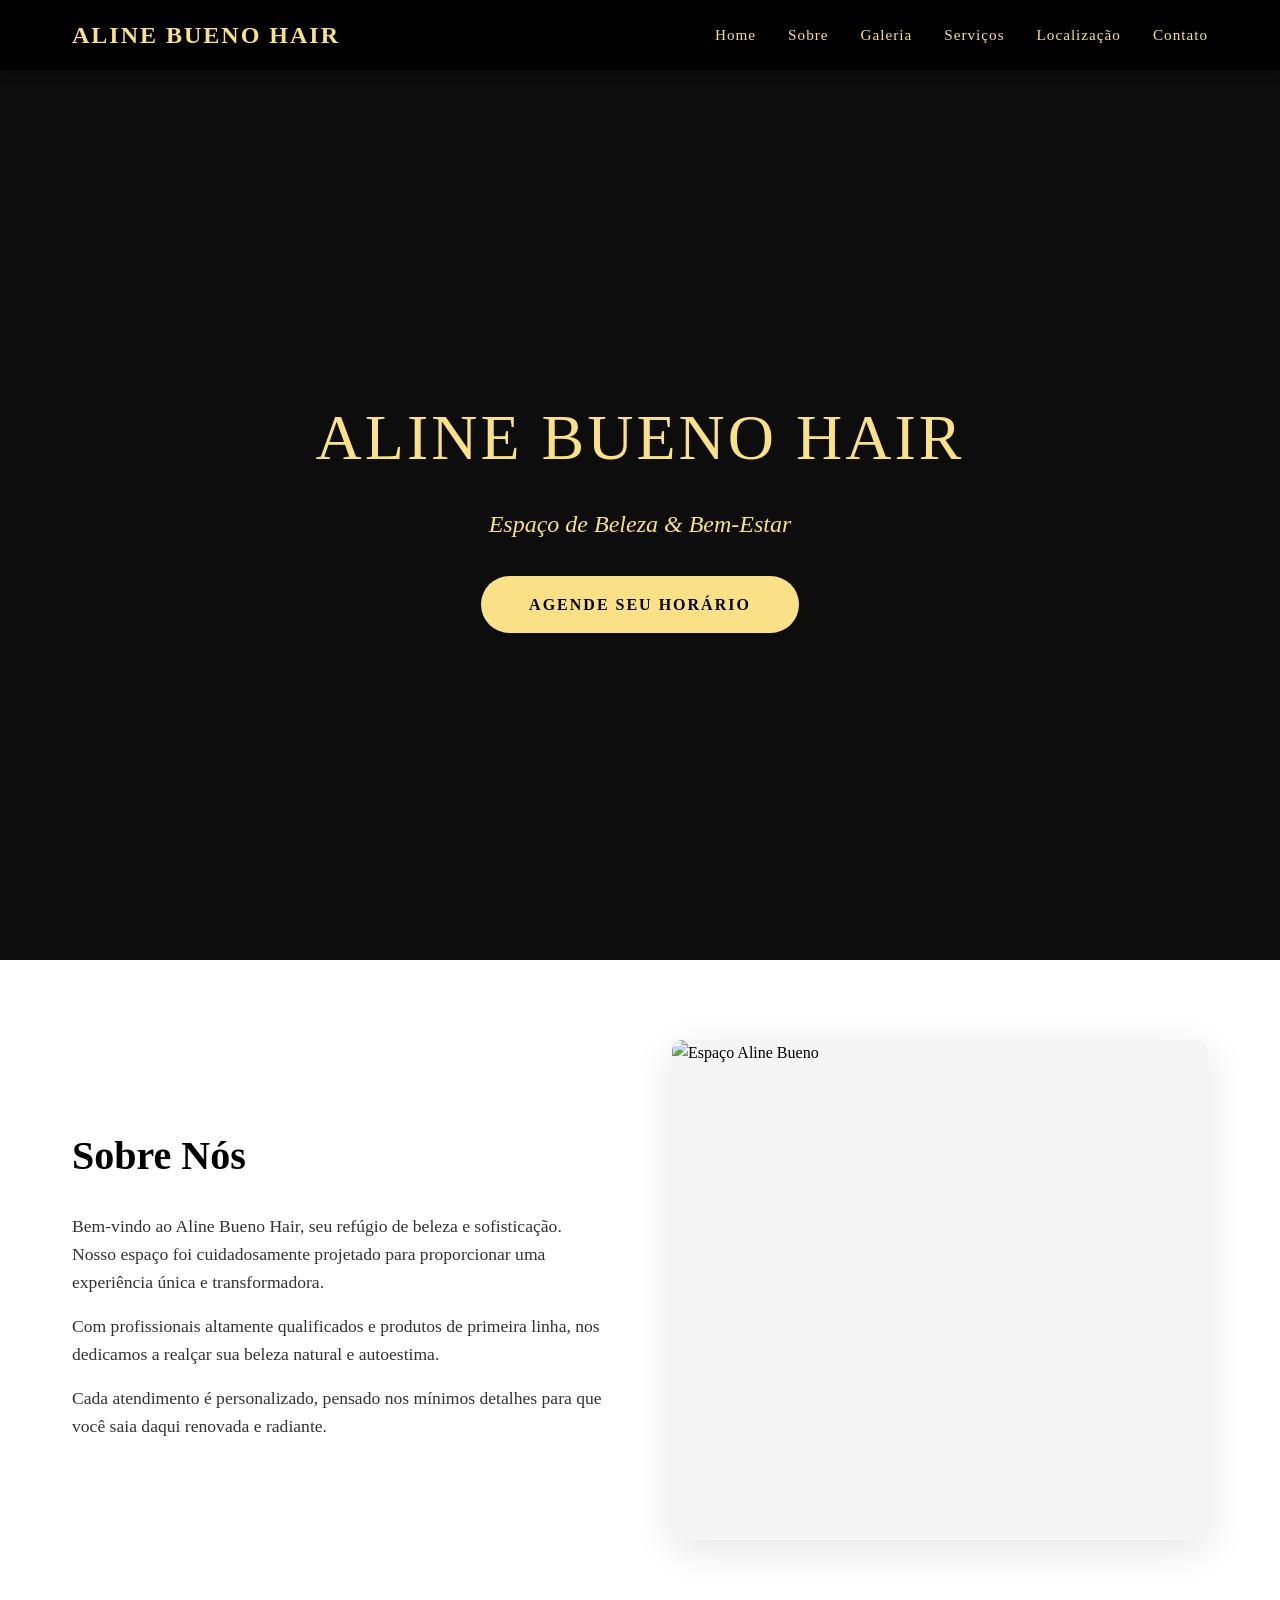
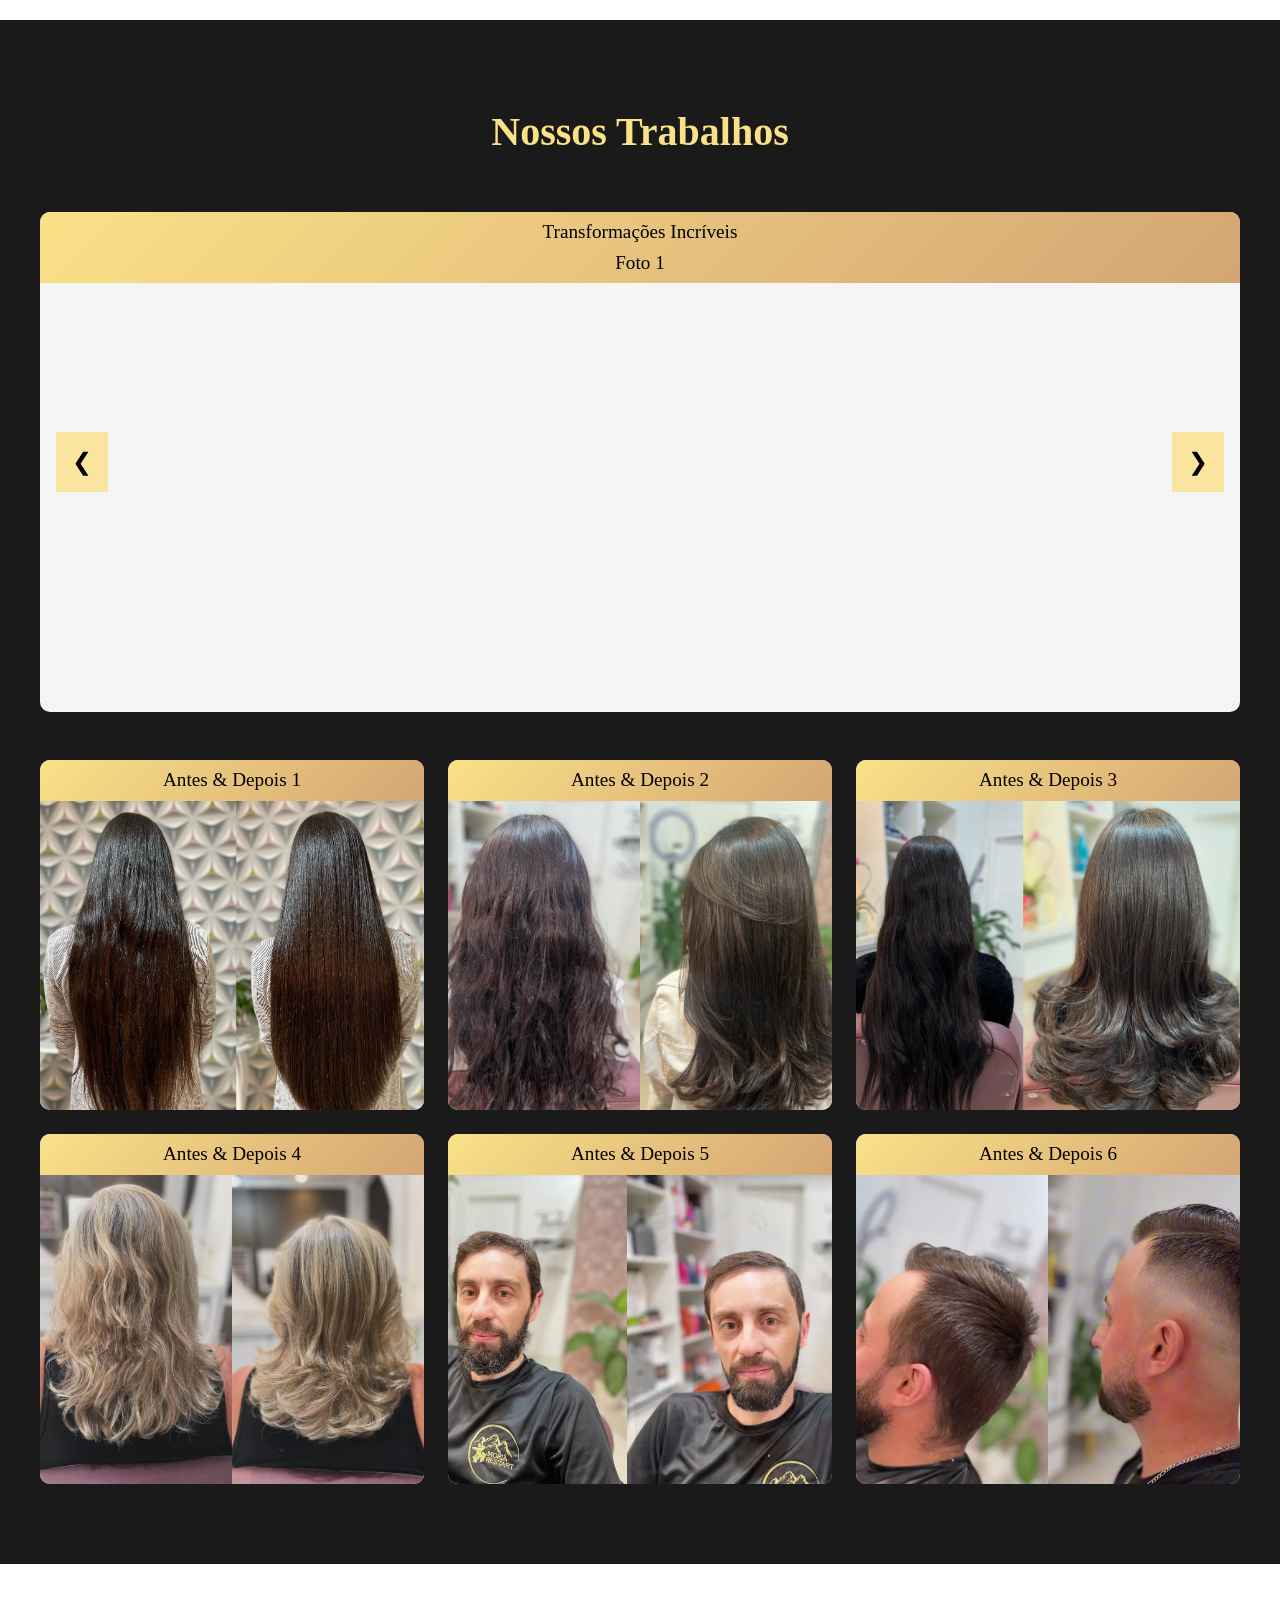
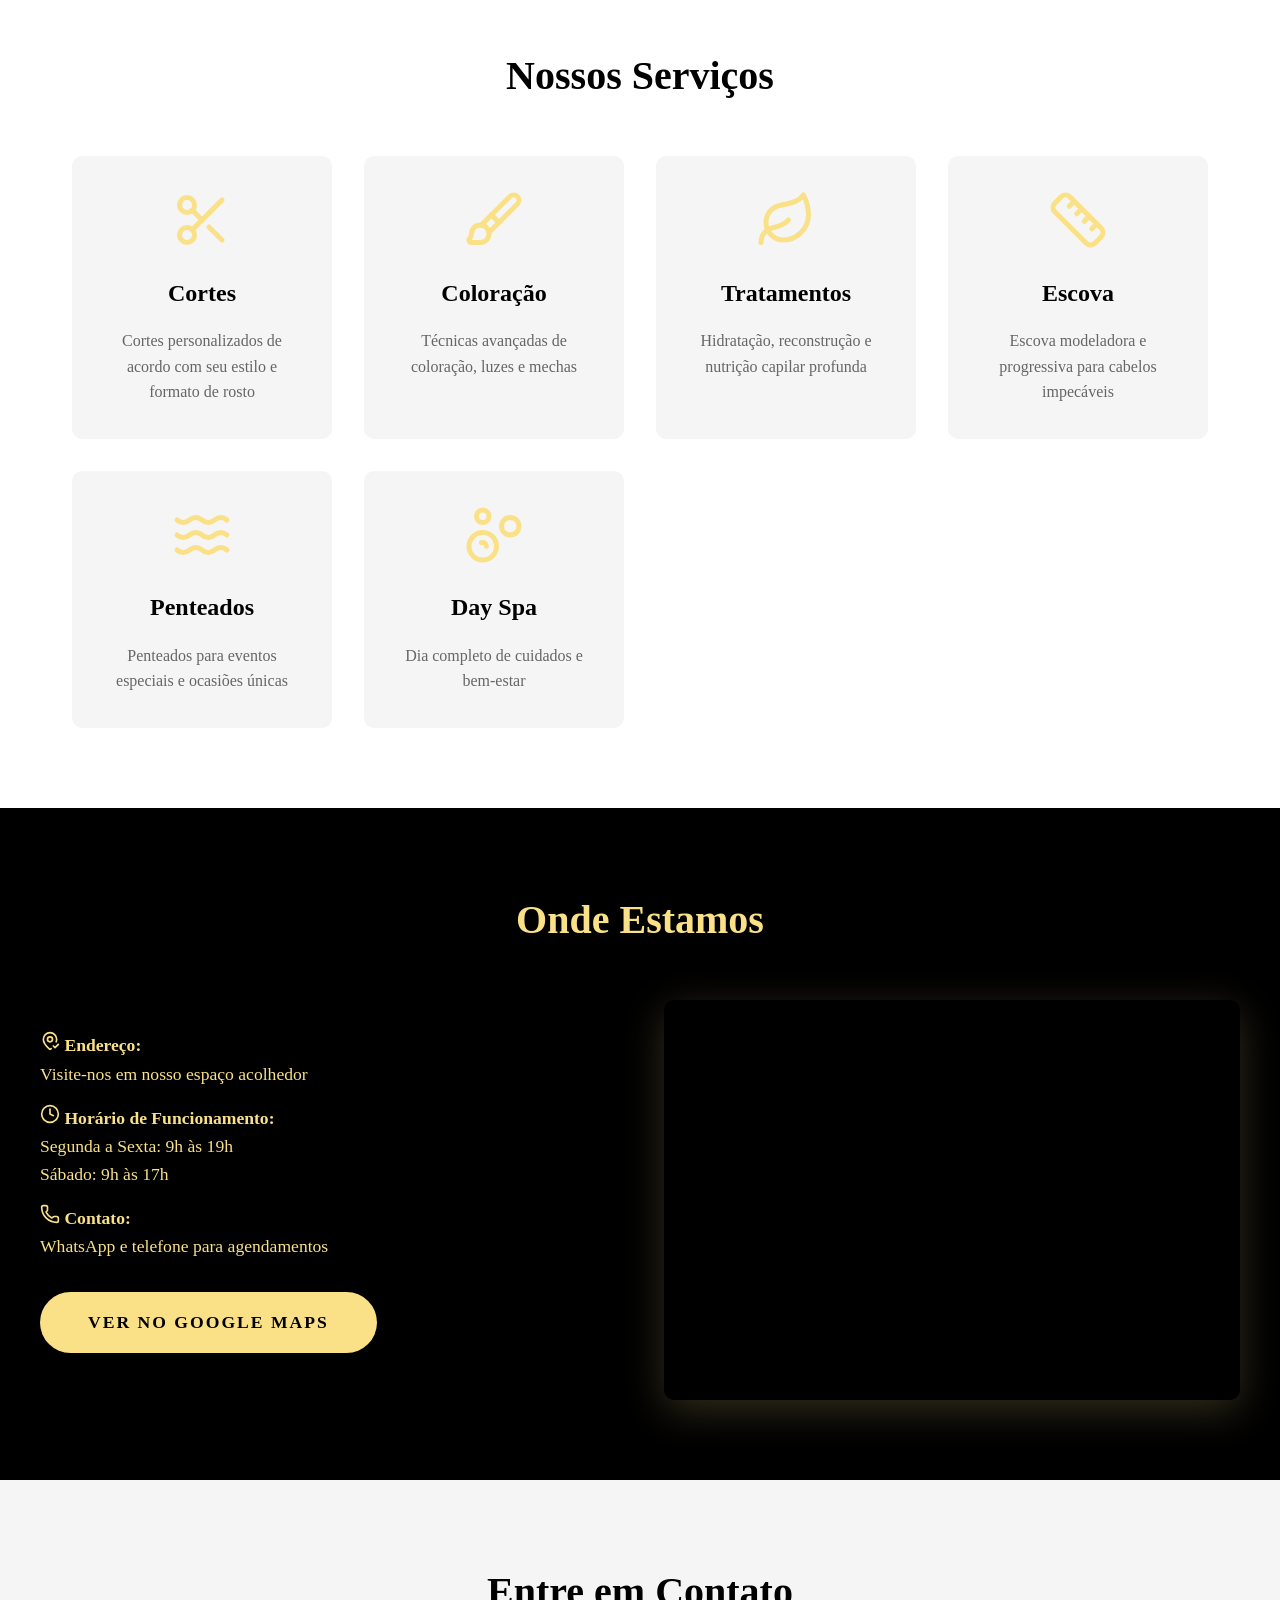
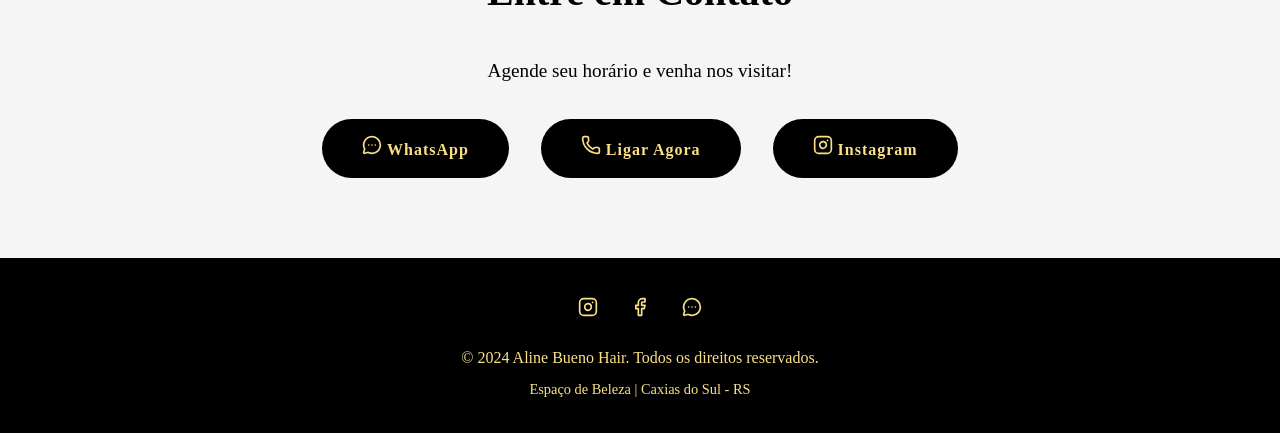
==== index.html @ 56d772ea "feat: add before/after photos" ====
<!DOCTYPE html>
<html lang="pt-BR">
<head>
    <meta charset="UTF-8">
    <meta name="viewport" content="width=device-width, initial-scale=1.0">
    <title>Aline Bueno Hair - Espaço de Beleza</title>
    <link rel="icon" type="image/png" href="assets/icon.png">
    <link rel="stylesheet" href="style/style.css">
</head>
<body>
    <!-- Header -->
    <header>
        <nav>
            <div class="logo">ALINE BUENO HAIR</div>
            <ul class="nav-links">
                <li><a href="#home">Home</a></li>
                <li><a href="#sobre">Sobre</a></li>
                <li><a href="#galeria">Galeria</a></li>
                <li><a href="#servicos">Serviços</a></li>
                <li><a href="#localizacao">Localização</a></li>
                <li><a href="#contato">Contato</a></li>
            </ul>
        </nav>
    </header>

    <!-- Hero Section -->
    <section id="home" class="hero">
        <div class="hero-content fade-in">
            <h1>ALINE BUENO HAIR</h1>
            <p>Espaço de Beleza & Bem-Estar</p>
            <a href="#contato" class="cta-button">AGENDE SEU HORÁRIO</a>
        </div>
    </section>

    <!-- About Section -->
    <section id="sobre" class="about">
        <div class="about-text">
            <h2>Sobre Nós</h2>
            <p>Bem-vindo ao Aline Bueno Hair, seu refúgio de beleza e sofisticação. Nosso espaço foi cuidadosamente projetado para proporcionar uma experiência única e transformadora.</p>
            <p>Com profissionais altamente qualificados e produtos de primeira linha, nos dedicamos a realçar sua beleza natural e autoestima.</p>
            <p>Cada atendimento é personalizado, pensado nos mínimos detalhes para que você saia daqui renovada e radiante.</p>
        </div>
        <div class="about-image">
            <img src="/mnt/user-data/uploads/1772821932152_image.png" alt="Espaço Aline Bueno">
        </div>
    </section>

    <!-- Gallery Section -->
    <section id="galeria" class="gallery">
        <h2>Nossos Trabalhos</h2>
        
        <!-- Carousel -->
        <div class="carousel-container">
            <button class="carousel-btn prev" onclick="moveCarousel(-1)">❮</button>
            <div class="carousel" id="carousel">
                <div class="carousel-item">
                    <div class="gallery-placeholder">
                        <p>Transformações Incríveis<br>Foto 1</p>
                    </div>
                </div>
                <div class="carousel-item">
                    <div class="gallery-placeholder">
                        <p>Coloração Exclusiva<br>Foto 2</p>
                    </div>
                </div>
                <div class="carousel-item">
                    <div class="gallery-placeholder">
                        <p>Cortes Personalizados<br>Foto 3</p>
                    </div>
                </div>
                <div class="carousel-item">
                    <div class="gallery-placeholder">
                        <p>Tratamentos Premium<br>Foto 4</p>
                    </div>
                </div>
            </div>
            <button class="carousel-btn next" onclick="moveCarousel(1)">❯</button>
        </div>

        <!-- Gallery Grid -->
        <div class="gallery-grid" style="margin-top: 3rem;">
            <div class="gallery-item">
                <div class="gallery-placeholder">Antes & Depois 1</div>
                <img class="gallery-icon" src="assets/1-antes-depois.png" alt="Visualizar"></img>
            </div>
            <div class="gallery-item">
                <div class="gallery-placeholder">Antes & Depois 2</div>
                <img class="gallery-icon" src="assets/2-antes-depois.png" alt="Visualizar"></img>
            </div>
            <div class="gallery-item">
                <div class="gallery-placeholder">Antes & Depois 3</div>
                <img class="gallery-icon" src="assets/3-antes-depois.png" alt="Visualizar"></img>
            </div>
            <div class="gallery-item">
                <div class="gallery-placeholder">Antes & Depois 4</div>
                <img class="gallery-icon" src="assets/4-antes-depois.png" alt="Visualizar"></img>
            </div>
            <div class="gallery-item">
                <div class="gallery-placeholder">Antes & Depois 5</div>
                <img class="gallery-icon" src="assets/5-antes-depois.png" alt="Visualizar"></img>
            </div>
            <div class="gallery-item">
                <div class="gallery-placeholder">Antes & Depois 6</div>
                <img class="gallery-icon" src="assets/6-antes-depois.png" alt="Visualizar"></img>
            </div>
        </div>
    </section>

    <!-- Services Section -->
    <section id="servicos" class="services">
        <h2>Nossos Serviços</h2>
        <div class="services-grid">
            <div class="service-card">
                <img class="service-icon" src="assets/scissors.svg" alt="Cortes"></img>
                <h3>Cortes</h3>
                <p>Cortes personalizados de acordo com seu estilo e formato de rosto</p>
            </div>
            <div class="service-card">
                <img class="service-icon" src="assets/brush.svg" alt="Coloração"></img>
                <h3>Coloração</h3>
                <p>Técnicas avançadas de coloração, luzes e mechas</p>
            </div>
            <div class="service-card">
                <img class="service-icon" src="assets/leaf.svg"></img>
                <h3>Tratamentos</h3>
                <p>Hidratação, reconstrução e nutrição capilar profunda</p>
            </div>
            <div class="service-card">
                <img class="service-icon" src="assets/ruler.svg"></img>
                <h3>Escova</h3>
                <p>Escova modeladora e progressiva para cabelos impecáveis</p>
            </div>
            <div class="service-card">
                <img class="service-icon" src="assets/waves.svg"></img>
                <h3>Penteados</h3>
                <p>Penteados para eventos especiais e ocasiões únicas</p>
            </div>
            <div class="service-card">
                <img class="service-icon" src="assets/bubbles.svg"></img>
                <h3>Day Spa</h3>
                <p>Dia completo de cuidados e bem-estar</p>
            </div>
        </div>
    </section>

    <!-- Location Section -->
    <section id="localizacao" class="location">
        <h2>Onde Estamos</h2>
        <div class="location-content">
            <div class="location-info">
                <p><img class="location-icon" src="assets/map-pin-check.svg" alt="Endereço"></img><strong> Endereço:</strong><br>
                Visite-nos em nosso espaço acolhedor</p>
                
                <p><img class="location-icon" src="assets/clock-4.svg" alt="Horário de Funcionamento"></img><strong> Horário de Funcionamento:</strong><br>
                Segunda a Sexta: 9h às 19h<br>
                Sábado: 9h às 17h</p>
                
                <p><img class="location-icon" src="assets/phone.svg" alt="Contato"></img><strong> Contato:</strong><br>
                WhatsApp e telefone para agendamentos</p>
                
                <p style="margin-top: 2rem;">
                    <a href="https://maps.app.goo.gl/GzDoquA1iahscAwU8" target="_blank" class="cta-button">
                        VER NO GOOGLE MAPS
                    </a>
                </p>
            </div>
            <div class="map-container">
<iframe src="https://www.google.com/maps/embed?pb=!1m18!1m12!1m3!1d11303.819686106044!2d-51.09547953933273!3d-29.11717548922091!2m3!1f0!2f0!3f0!3m2!1i1024!2i768!4f13.1!3m3!1m2!1s0x951ebfc5d3814fa1%3A0x6d3846a68bce61f5!2sEspa%C3%A7o%20de%20beleza%20Aline%20Bueno!5e0!3m2!1spt-BR!2sbr!4v1772829096766!5m2!1spt-BR!2sbr" width="600" height="450" style="border:0;" allowfullscreen="" loading="lazy" referrerpolicy="no-referrer-when-downgrade"></iframe>
            </div>
        </div>
    </section>

    <!-- Contact Section -->
    <section id="contato" class="contact">
        <h2>Entre em Contato</h2>
        <p style="font-size: 1.2rem; margin-bottom: 2rem;">Agende seu horário e venha nos visitar!</p>
        <div class="contact-buttons">
            <a href="https://wa.me/5554999999999" target="_blank" class="contact-btn">
                <img class="location-icon" src="assets/message-circle-more.svg" alt="Endereço"> WhatsApp
            </a>
            <a href="tel:+5554999999999" class="contact-btn">
                <img class="location-icon" src="assets/phone.svg" alt="Contato"> Ligar Agora
            </a>
            <a href="https://instagram.com/alinebuenohair" target="_blank" class="contact-btn">
                <img class="location-icon" src="assets/instagram.svg" alt="Instagram"> Instagram
            </a>
        </div>
    </section>

    <!-- Footer -->
    <footer>
        <div class="social-links">
            <a href="https://instagram.com/alinebuenohair" target="_blank"><img class="location-icon" src="assets/instagram.svg" alt="Instagram"></a>
            <a href="https://facebook.com/alinebuenohair" target="_blank"><img class="location-icon" src="assets/facebook.svg" alt="Facebook"></a>
            <a href="https://wa.me/5554999999999" target="_blank"><img class="location-icon" src="assets/message-circle-more.svg" alt="WhatsApp"></a>
        </div>
        <p>&copy; 2024 Aline Bueno Hair. Todos os direitos reservados.</p>
        <p style="margin-top: 0.5rem; font-size: 0.9rem;">Espaço de Beleza | Caxias do Sul - RS</p>
    </footer>

<script src="script/script.js"></script>
</body>
</html>
---- style/style.css ----
* {
            margin: 0;
            padding: 0;
            box-sizing: border-box;
        }

        :root {
            --gold: #FAE187;
            --black: #000000;
            --dark-gray: #1a1a1a;
            --light-gray: #f5f5f5;
        }

        body {
            font-family: 'Georgia', serif;
            color: var(--black);
            line-height: 1.6;
            overflow-x: hidden;
        }

        /* Header */
        header {
            background: var(--black);
            color: var(--gold);
            padding: 1rem 0;
            position: fixed;
            width: 100%;
            top: 0;
            z-index: 1000;
            box-shadow: 0 2px 10px rgba(0,0,0,0.3);
        }

        nav {
            max-width: 1200px;
            margin: 0 auto;
            display: flex;
            justify-content: space-between;
            align-items: center;
            padding: 0 2rem;
        }

        .logo {
            font-size: 1.5rem;
            font-weight: bold;
            letter-spacing: 2px;
        }

        .nav-links {
            display: flex;
            list-style: none;
            gap: 2rem;
        }

        .nav-links a {
            color: var(--gold);
            text-decoration: none;
            transition: opacity 0.3s;
            font-size: 0.95rem;
            letter-spacing: 1px;
        }

        .nav-links a:hover {
            opacity: 0.7;
        }

        /* Hero Section */
        .hero {
            height: 100vh;
            background: linear-gradient(rgba(0,0,0,0.5), rgba(0,0,0,0.5)),
                        url('data:image/svg+xml,<svg xmlns="http://www.w3.org/2000/svg" viewBox="0 0 1200 800"><rect fill="%231a1a1a" width="1200" height="800"/></svg>');
            background-size: cover;
            background-position: center;
            display: flex;
            align-items: center;
            justify-content: center;
            text-align: center;
            color: var(--gold);
            margin-top: 60px;
        }

        .hero-content h1 {
            font-size: 4rem;
            margin-bottom: 1rem;
            letter-spacing: 3px;
            font-weight: 300;
        }

        .hero-content p {
            font-size: 1.5rem;
            margin-bottom: 2rem;
            font-style: italic;
        }

        .cta-button {
            background: var(--gold);
            color: var(--black);
            padding: 1rem 3rem;
            text-decoration: none;
            border-radius: 50px;
            font-weight: bold;
            letter-spacing: 2px;
            transition: transform 0.3s, box-shadow 0.3s;
            display: inline-block;
        }

        .cta-button:hover {
            transform: translateY(-3px);
            box-shadow: 0 10px 30px rgba(250, 225, 135, 0.3);
        }

        /* About Section */
        .about {
            padding: 5rem 2rem;
            max-width: 1200px;
            margin: 0 auto;
            display: grid;
            grid-template-columns: 1fr 1fr;
            gap: 4rem;
            align-items: center;
        }

        .about-text h2 {
            font-size: 2.5rem;
            margin-bottom: 1.5rem;
            color: var(--black);
        }

        .about-text p {
            font-size: 1.1rem;
            color: #333;
            margin-bottom: 1rem;
        }

        .about-image {
            width: 100%;
            height: 500px;
            background: var(--light-gray);
            border-radius: 10px;
            overflow: hidden;
            box-shadow: 0 10px 40px rgba(0,0,0,0.1);
        }

        .about-image img {
            width: 100%;
            height: 100%;
            object-fit: cover;
        }

        /* Gallery Section */
        .gallery {
            background: var(--dark-gray);
            padding: 5rem 2rem;
        }

        .gallery h2 {
            text-align: center;
            font-size: 2.5rem;
            margin-bottom: 3rem;
            color: var(--gold);
        }

        .gallery-grid {
            max-width: 1200px;
            margin: 0 auto;
            display: grid;
            grid-template-columns: repeat(auto-fit, minmax(300px, 1fr));
            gap: 1.5rem;
        }

        .gallery-item {
            height: 350px;
            background: var(--light-gray);
            border-radius: 10px;
            overflow: hidden;
            position: relative;
            cursor: pointer;
            transition: transform 0.3s;
        }

        .gallery-item:hover {
            transform: scale(1.05);
        }

        .gallery-item img {
            width: 100%;
            height: 100%;
            object-fit: cover;
        }

        .gallery-placeholder {
            background: linear-gradient(135deg, var(--gold) 0%, #d4a574 100%);
            display: flex;
            align-items: center;
            justify-content: center;
            font-size: 1.2rem;
            color: var(--black);
            text-align: center;
            padding: 5px;
        }

        /* Carousel */
        .carousel-container {
            max-width: 1200px;
            margin: 3rem auto 0;
            position: relative;
            overflow: hidden;
            border-radius: 10px;
        }

        .carousel {
            display: flex;
            transition: transform 0.5s ease;
        }

        .carousel-item {
            min-width: 100%;
            height: 500px;
            background: var(--light-gray);
        }

        .carousel-item img {
            width: 100%;
            height: 100%;
            object-fit: cover;
        }

        .carousel-btn {
            position: absolute;
            top: 50%;
            transform: translateY(-50%);
            background: rgba(250, 225, 135, 0.8);
            color: var(--black);
            border: none;
            padding: 1rem;
            cursor: pointer;
            font-size: 1.5rem;
            transition: background 0.3s;
            z-index: 10;
        }

        .carousel-btn:hover {
            background: var(--gold);
        }

        .carousel-btn.prev {
            left: 1rem;
        }

        .carousel-btn.next {
            right: 1rem;
        }

        /* Services Section */
        .services {
            padding: 5rem 2rem;
            max-width: 1200px;
            margin: 0 auto;
        }

        .services h2 {
            text-align: center;
            font-size: 2.5rem;
            margin-bottom: 3rem;
            color: var(--black);
        }

        .services-grid {
            display: grid;
            grid-template-columns: repeat(auto-fit, minmax(250px, 1fr));
            gap: 2rem;
        }

        .service-card {
            background: var(--light-gray);
            padding: 2rem;
            border-radius: 10px;
            text-align: center;
            transition: transform 0.3s, box-shadow 0.3s;
            border: 2px solid transparent;
        }

        .service-card:hover {
            transform: translateY(-10px);
            box-shadow: 0 15px 40px rgba(0,0,0,0.1);
            border-color: var(--gold);
        }

        .service-icon {
            width: 60px;
            margin-bottom: 1rem;
        }

        .service-card h3 {
            font-size: 1.5rem;
            margin-bottom: 1rem;
            color: var(--black);
        }

        .service-card p {
            color: #666;
        }

        /* Location Section */
        .location {
            background: var(--black);
            padding: 5rem 2rem;
            color: var(--gold);
        }

        .location h2 {
            text-align: center;
            font-size: 2.5rem;
            margin-bottom: 3rem;
        }

        .location-content {
            max-width: 1200px;
            margin: 0 auto;
            display: grid;
            grid-template-columns: 1fr 1fr;
            gap: 3rem;
            align-items: center;
        }

        .location-icon {
            width: 20px;
            margin: 0;
        }

        .location-info {
            font-size: 1.1rem;
        }

        .location-info p {
            margin-bottom: 1rem;
        }

        .location-info strong {
            color: var(--gold);
        }

        .map-container {
            width: 100%;
            height: 400px;
            border-radius: 10px;
            overflow: hidden;
            box-shadow: 0 10px 40px rgba(250, 225, 135, 0.2);
        }

        .map-container iframe {
            width: 100%;
            height: 100%;
            border: none;
        }

        /* Contact Section */
        .contact {
            padding: 5rem 2rem;
            background: var(--light-gray);
            text-align: center;
        }

        .contact h2 {
            font-size: 2.5rem;
            margin-bottom: 2rem;
            color: var(--black);
        }

        .contact-buttons {
            display: flex;
            gap: 2rem;
            justify-content: center;
            flex-wrap: wrap;
        }

        .contact-btn {
            background: var(--black);
            color: var(--gold);
            padding: 1rem 2.5rem;
            text-decoration: none;
            border-radius: 50px;
            font-weight: bold;
            letter-spacing: 1px;
            transition: transform 0.3s, box-shadow 0.3s;
            display: inline-block;
        }

        .contact-btn:hover {
            transform: translateY(-3px);
            box-shadow: 0 10px 30px rgba(0, 0, 0, 0.3);
        }

        /* Footer */
        footer {
            background: var(--black);
            color: var(--gold);
            text-align: center;
            padding: 2rem;
        }

        .social-links {
            display: flex;
            justify-content: center;
            gap: 2rem;
            margin-bottom: 1rem;
        }

        .social-links a {
            color: var(--gold);
            font-size: 1.5rem;
            transition: opacity 0.3s;
        }

        .social-links a:hover {
            opacity: 0.7;
        }

        /* Responsive */
        @media (max-width: 768px) {
            .hero-content h1 {
                font-size: 2.5rem;
            }

            .hero-content p {
                font-size: 1.2rem;
            }

            .about,
            .location-content {
                grid-template-columns: 1fr;
            }

            .nav-links {
                display: none;
            }

            .gallery-grid {
                grid-template-columns: 1fr;
            }

            .services-grid {
                grid-template-columns: 1fr;
            }
        }

        /* Animations */
        @keyframes fadeInUp {
            from {
                opacity: 0;
                transform: translateY(30px);
            }
            to {
                opacity: 1;
                transform: translateY(0);
            }
        }

        .fade-in {
            animation: fadeInUp 1s ease;
        }
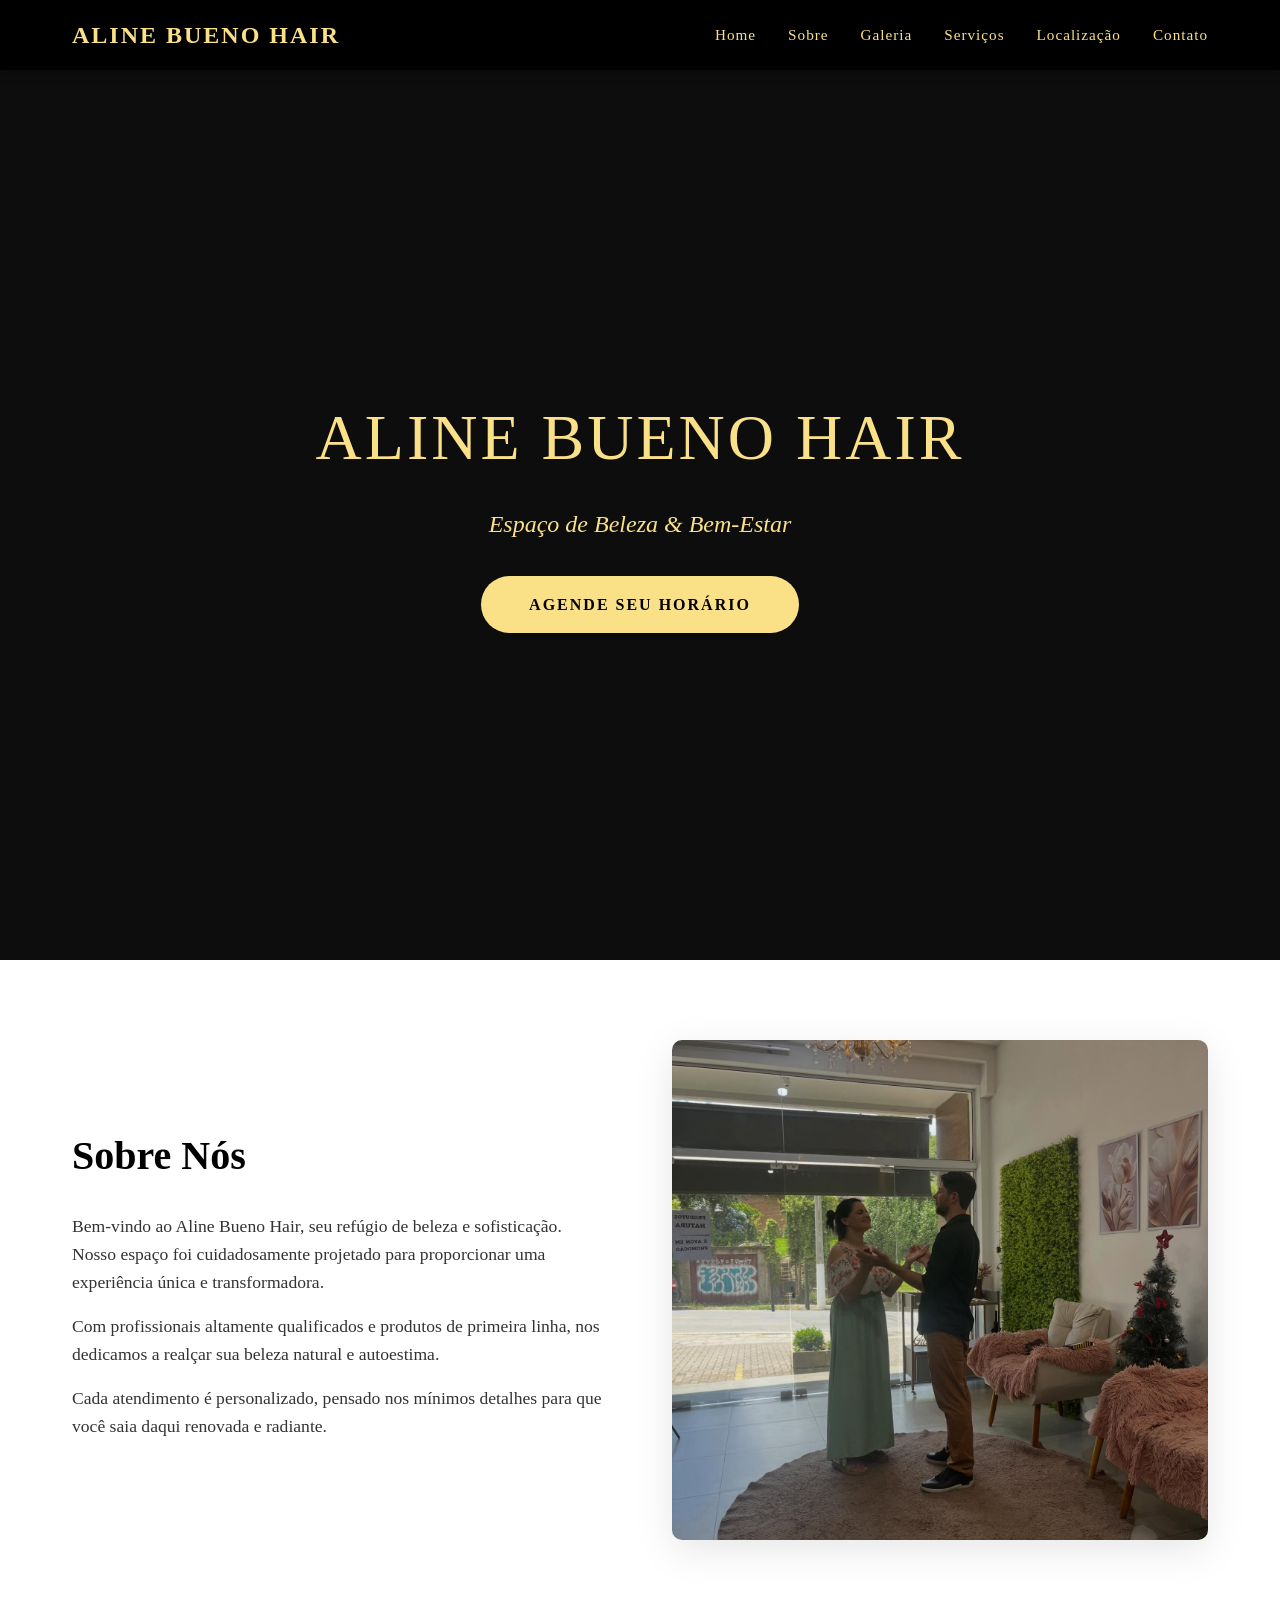
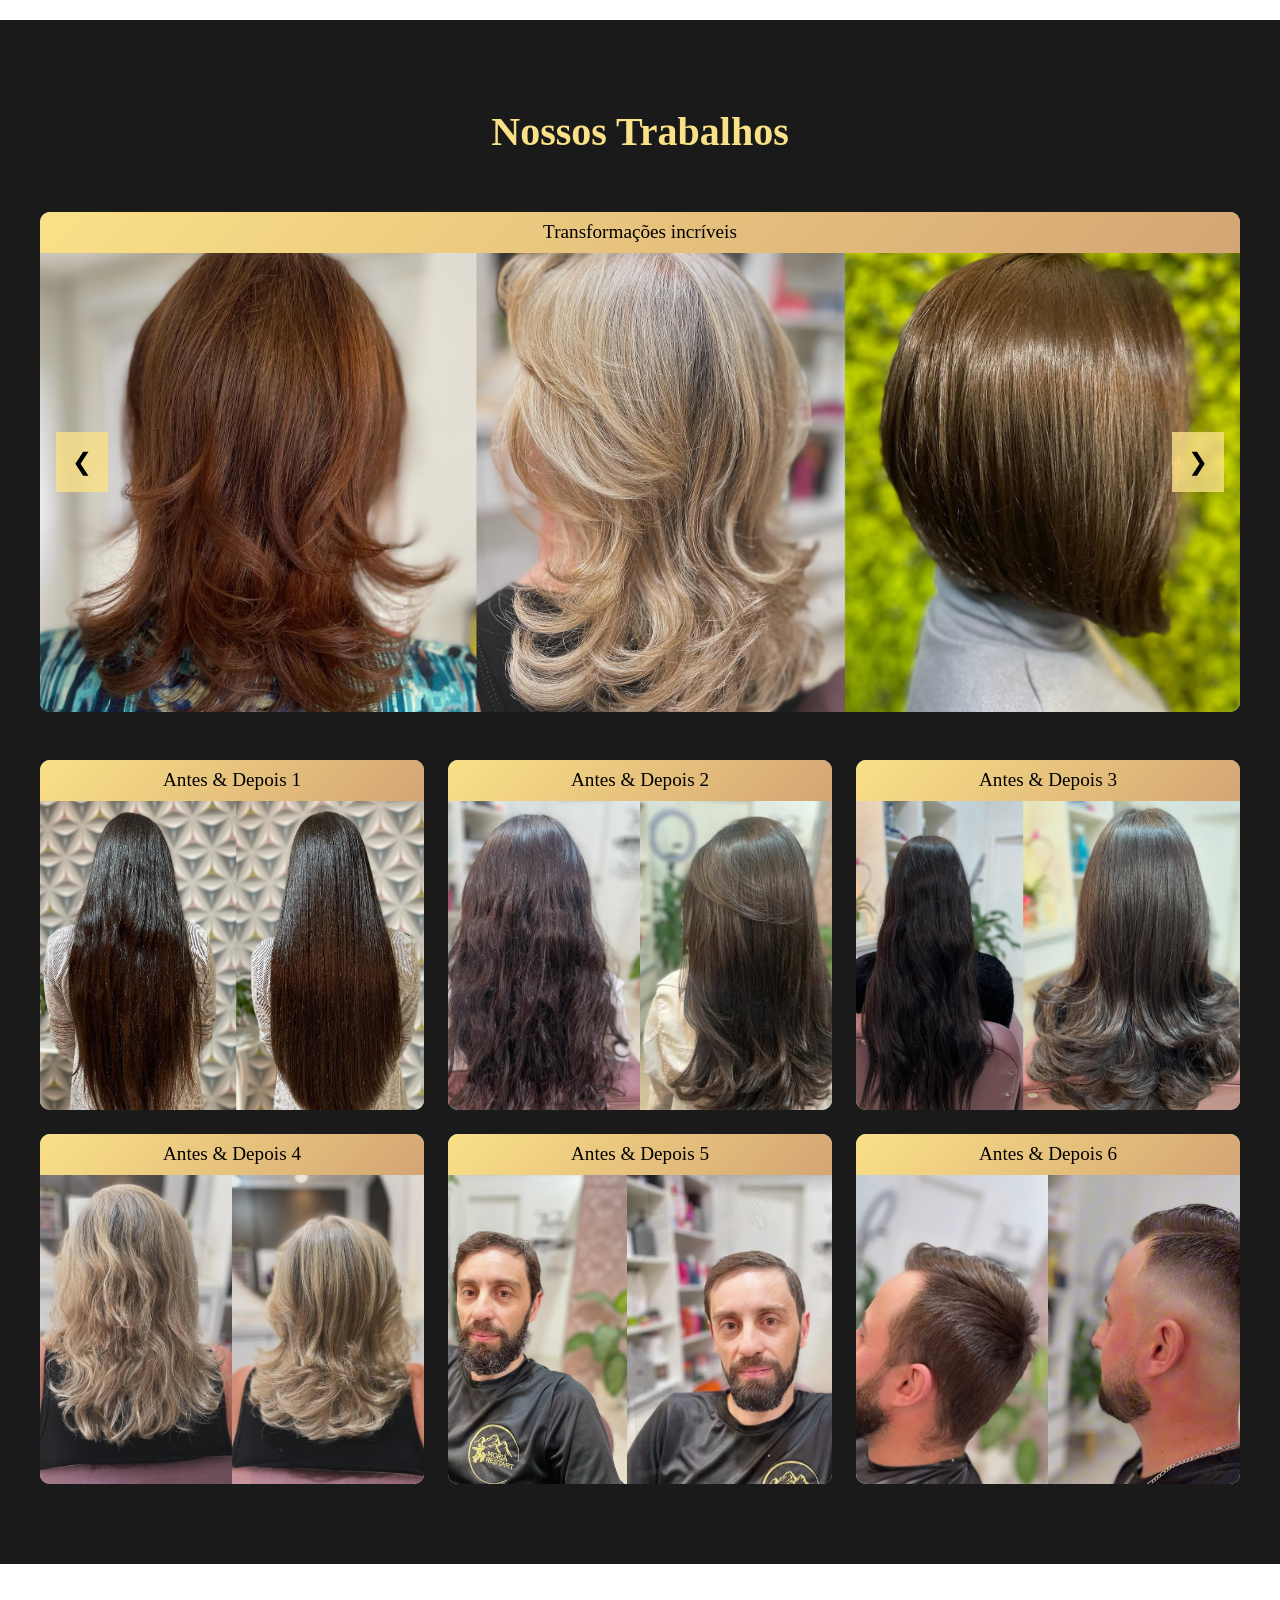
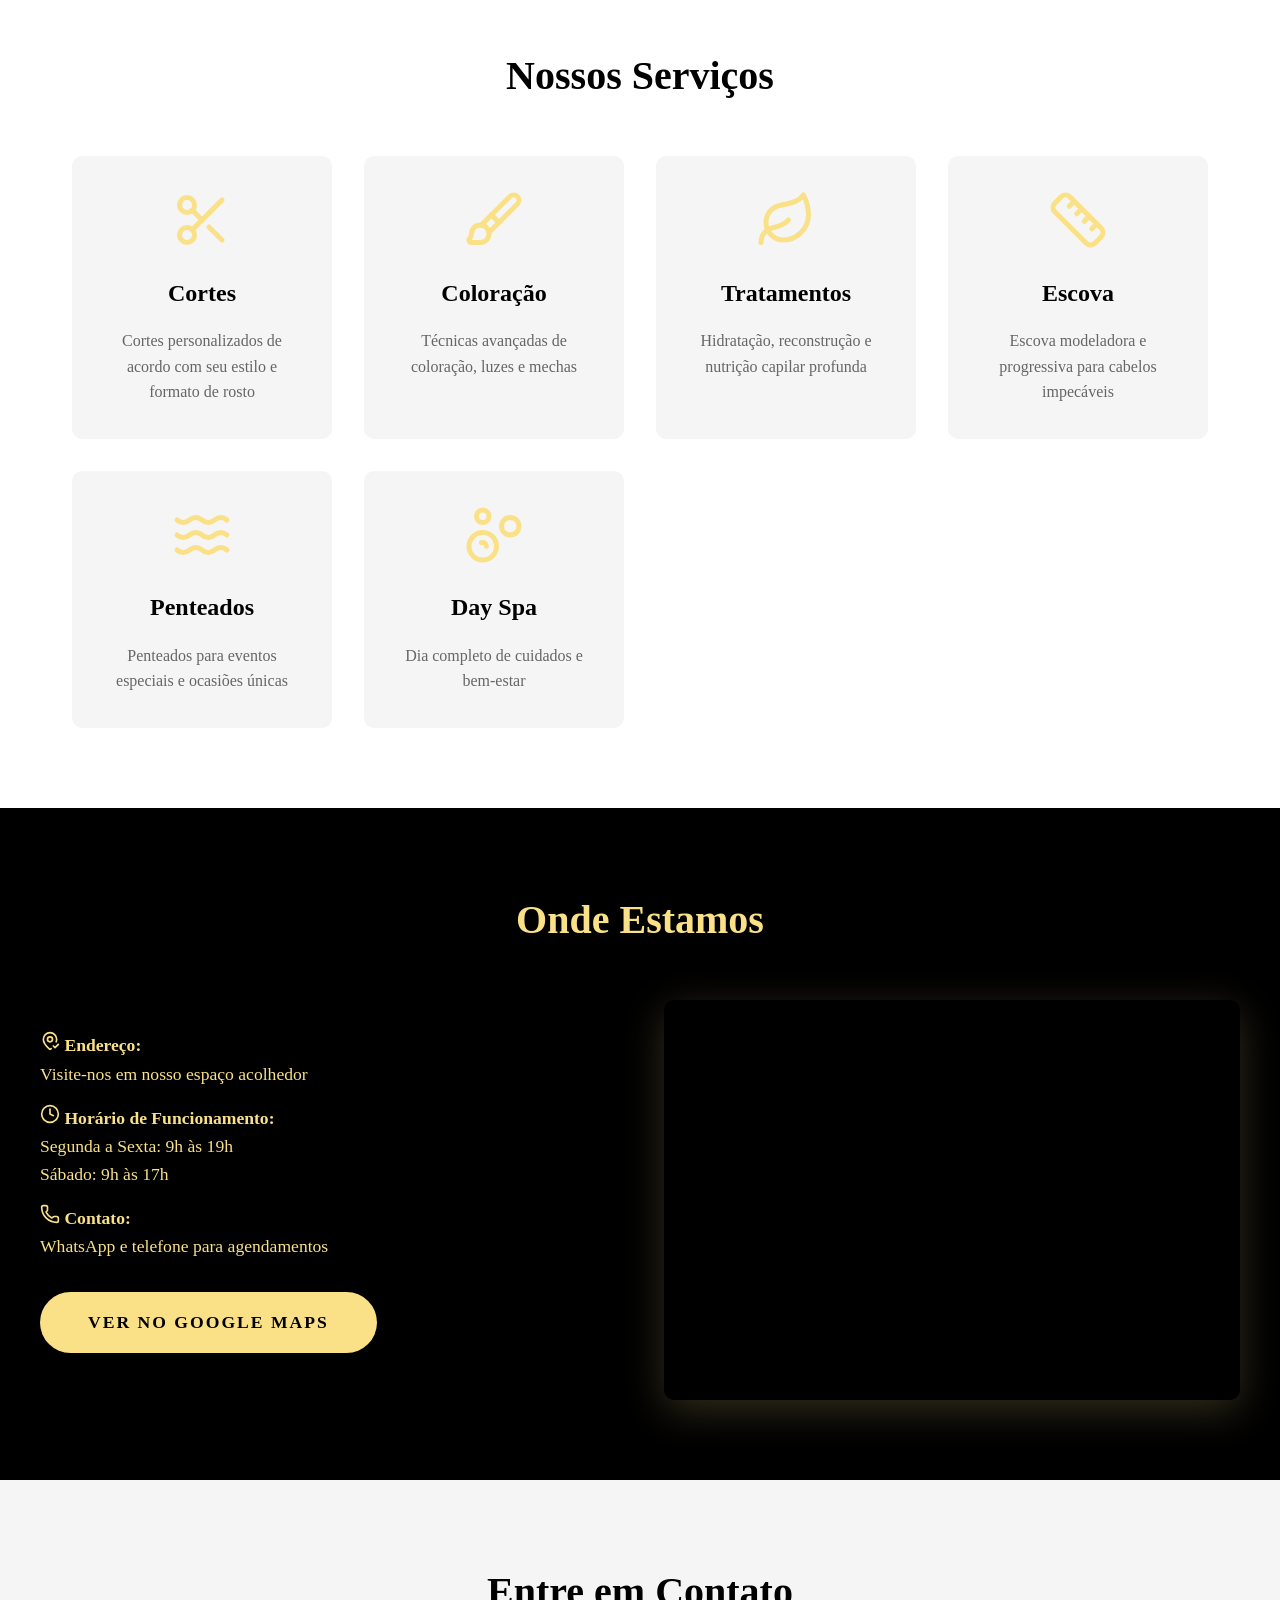
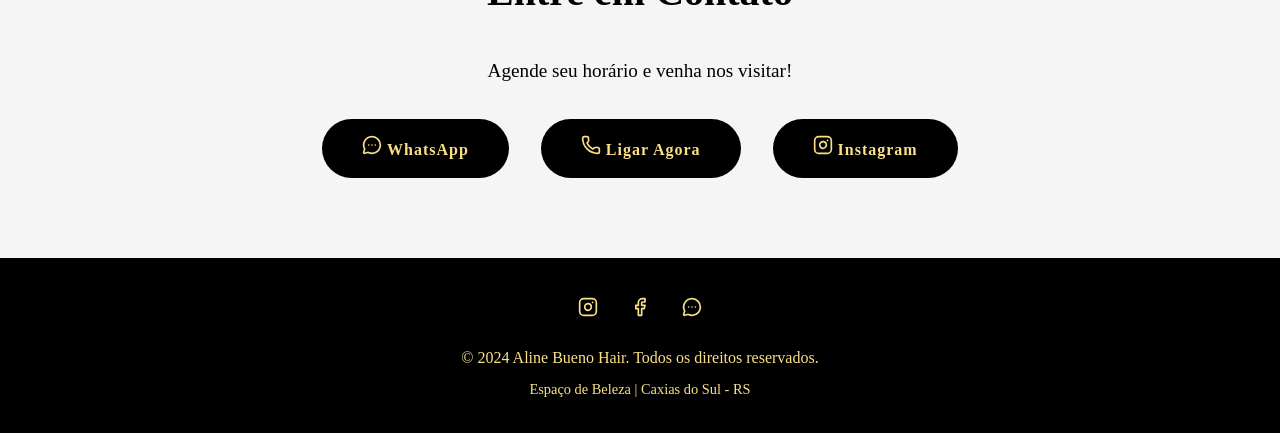
==== commit 9de4dadc: "feat: updating contact info" ====
--- a/index.html
+++ b/index.html
@@ -41,7 +41,7 @@
             <p>Cada atendimento é personalizado, pensado nos mínimos detalhes para que você saia daqui renovada e radiante.</p>
         </div>
         <div class="about-image">
-            <img src="/mnt/user-data/uploads/1772821932152_image.png" alt="Espaço Aline Bueno">
+            <img src="assets/aline-jhonata.jpg" alt="Espaço Aline Bueno">
         </div>
     </section>
 
@@ -55,23 +55,15 @@
             <div class="carousel" id="carousel">
                 <div class="carousel-item">
                     <div class="gallery-placeholder">
-                        <p>Transformações Incríveis<br>Foto 1</p>
+                        <p>Transformações incríveis</p>
                     </div>
+                    <img src="assets/banner1.png" alt="Visualizar"></img>
                 </div>
                 <div class="carousel-item">
                     <div class="gallery-placeholder">
-                        <p>Coloração Exclusiva<br>Foto 2</p>
+                        <p>Momentos inesquecíveis</p>
                     </div>
-                </div>
-                <div class="carousel-item">
-                    <div class="gallery-placeholder">
-                        <p>Cortes Personalizados<br>Foto 3</p>
-                    </div>
-                </div>
-                <div class="carousel-item">
-                    <div class="gallery-placeholder">
-                        <p>Tratamentos Premium<br>Foto 4</p>
-                    </div>
+                    <img src="assets/banner2.png" alt="Visualizar"></img>
                 </div>
             </div>
             <button class="carousel-btn next" onclick="moveCarousel(1)">❯</button>
@@ -175,13 +167,13 @@
         <h2>Entre em Contato</h2>
         <p style="font-size: 1.2rem; margin-bottom: 2rem;">Agende seu horário e venha nos visitar!</p>
         <div class="contact-buttons">
-            <a href="https://wa.me/5554999999999" target="_blank" class="contact-btn">
+            <a href="https://wa.me/5554992411904" target="_blank" class="contact-btn">
                 <img class="location-icon" src="assets/message-circle-more.svg" alt="Endereço"> WhatsApp
             </a>
-            <a href="tel:+5554999999999" class="contact-btn">
+            <a href="tel:+5554992411904" class="contact-btn">
                 <img class="location-icon" src="assets/phone.svg" alt="Contato"> Ligar Agora
             </a>
-            <a href="https://instagram.com/alinebuenohair" target="_blank" class="contact-btn">
+            <a href="https://instagram.com/alinebueno_hair" target="_blank" class="contact-btn">
                 <img class="location-icon" src="assets/instagram.svg" alt="Instagram"> Instagram
             </a>
         </div>
@@ -190,9 +182,9 @@
     <!-- Footer -->
     <footer>
         <div class="social-links">
-            <a href="https://instagram.com/alinebuenohair" target="_blank"><img class="location-icon" src="assets/instagram.svg" alt="Instagram"></a>
+            <a href="https://www.instagram.com/alinebueno_hair" target="_blank"><img class="location-icon" src="assets/instagram.svg" alt="Instagram"></a>
             <a href="https://facebook.com/alinebuenohair" target="_blank"><img class="location-icon" src="assets/facebook.svg" alt="Facebook"></a>
-            <a href="https://wa.me/5554999999999" target="_blank"><img class="location-icon" src="assets/message-circle-more.svg" alt="WhatsApp"></a>
+            <a href="https://wa.me/5554992411904" target="_blank"><img class="location-icon" src="assets/message-circle-more.svg" alt="WhatsApp"></a>
         </div>
         <p>&copy; 2024 Aline Bueno Hair. Todos os direitos reservados.</p>
         <p style="margin-top: 0.5rem; font-size: 0.9rem;">Espaço de Beleza | Caxias do Sul - RS</p>
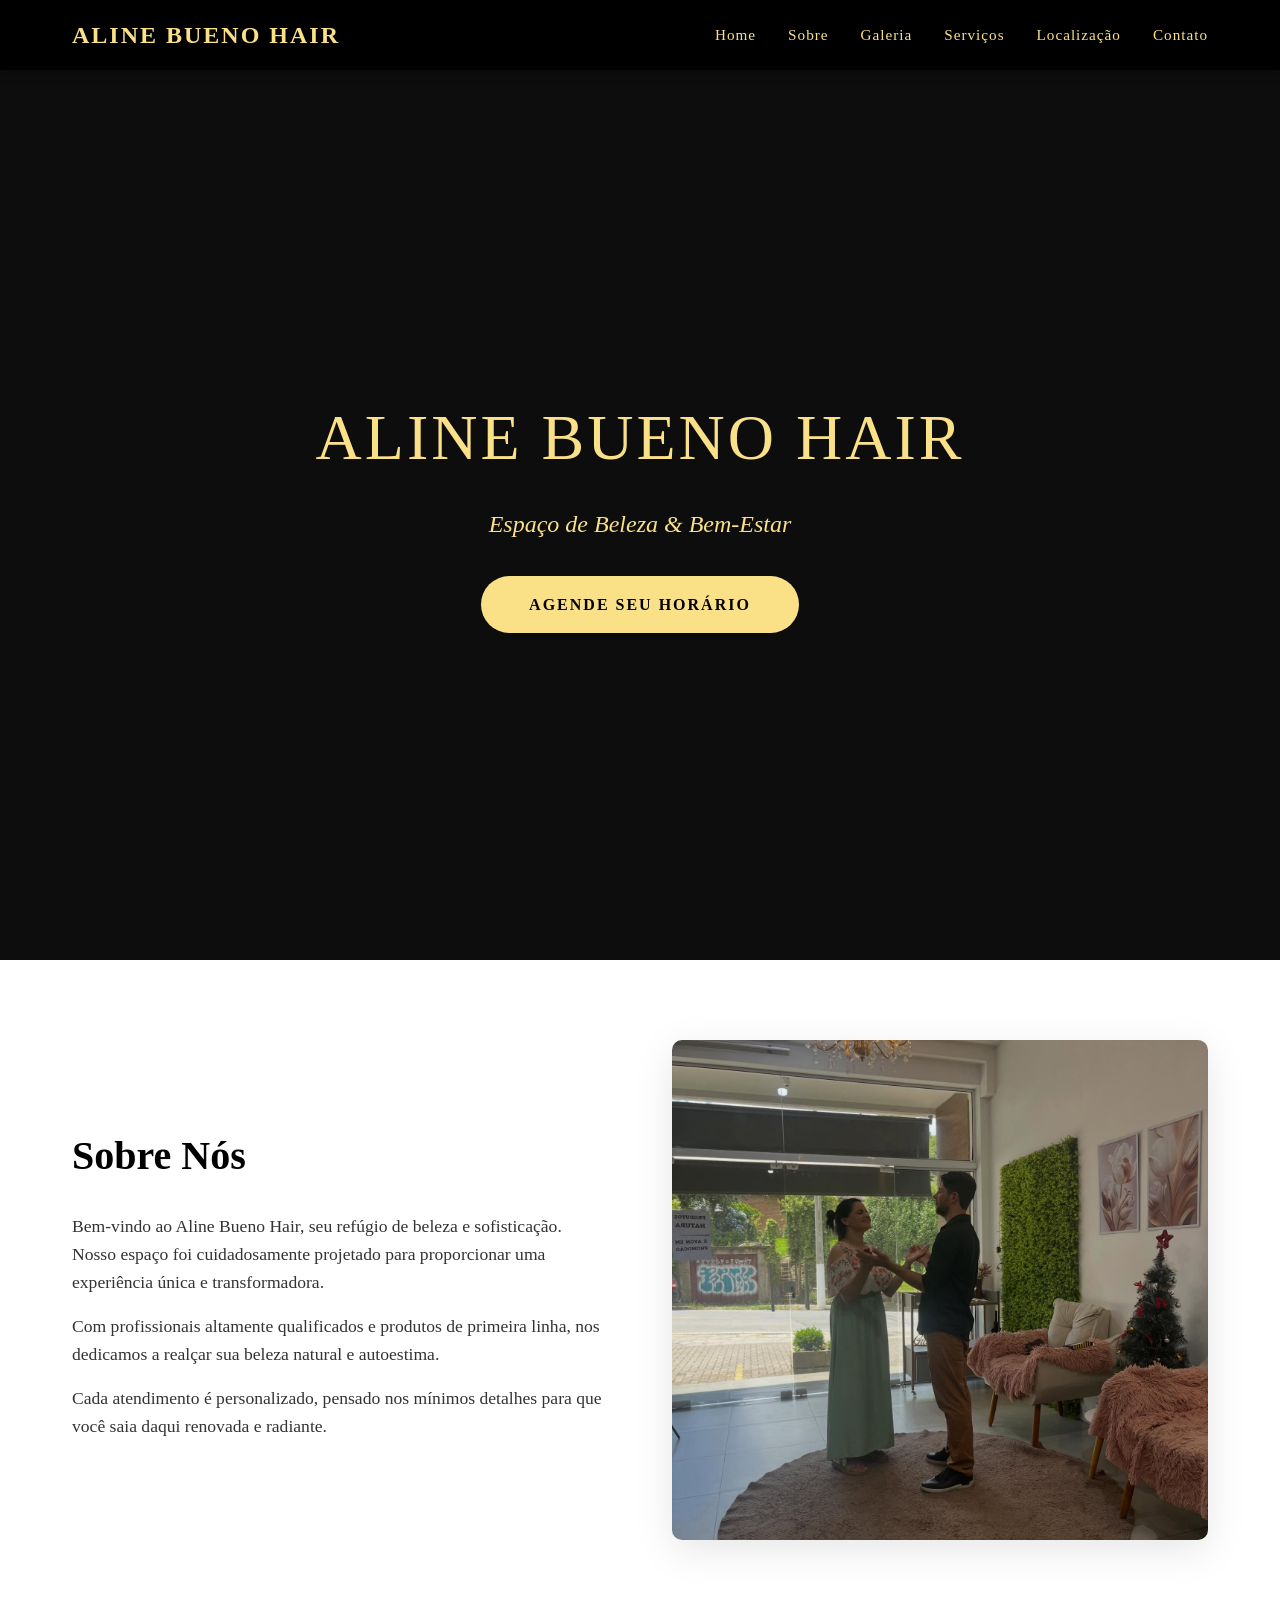
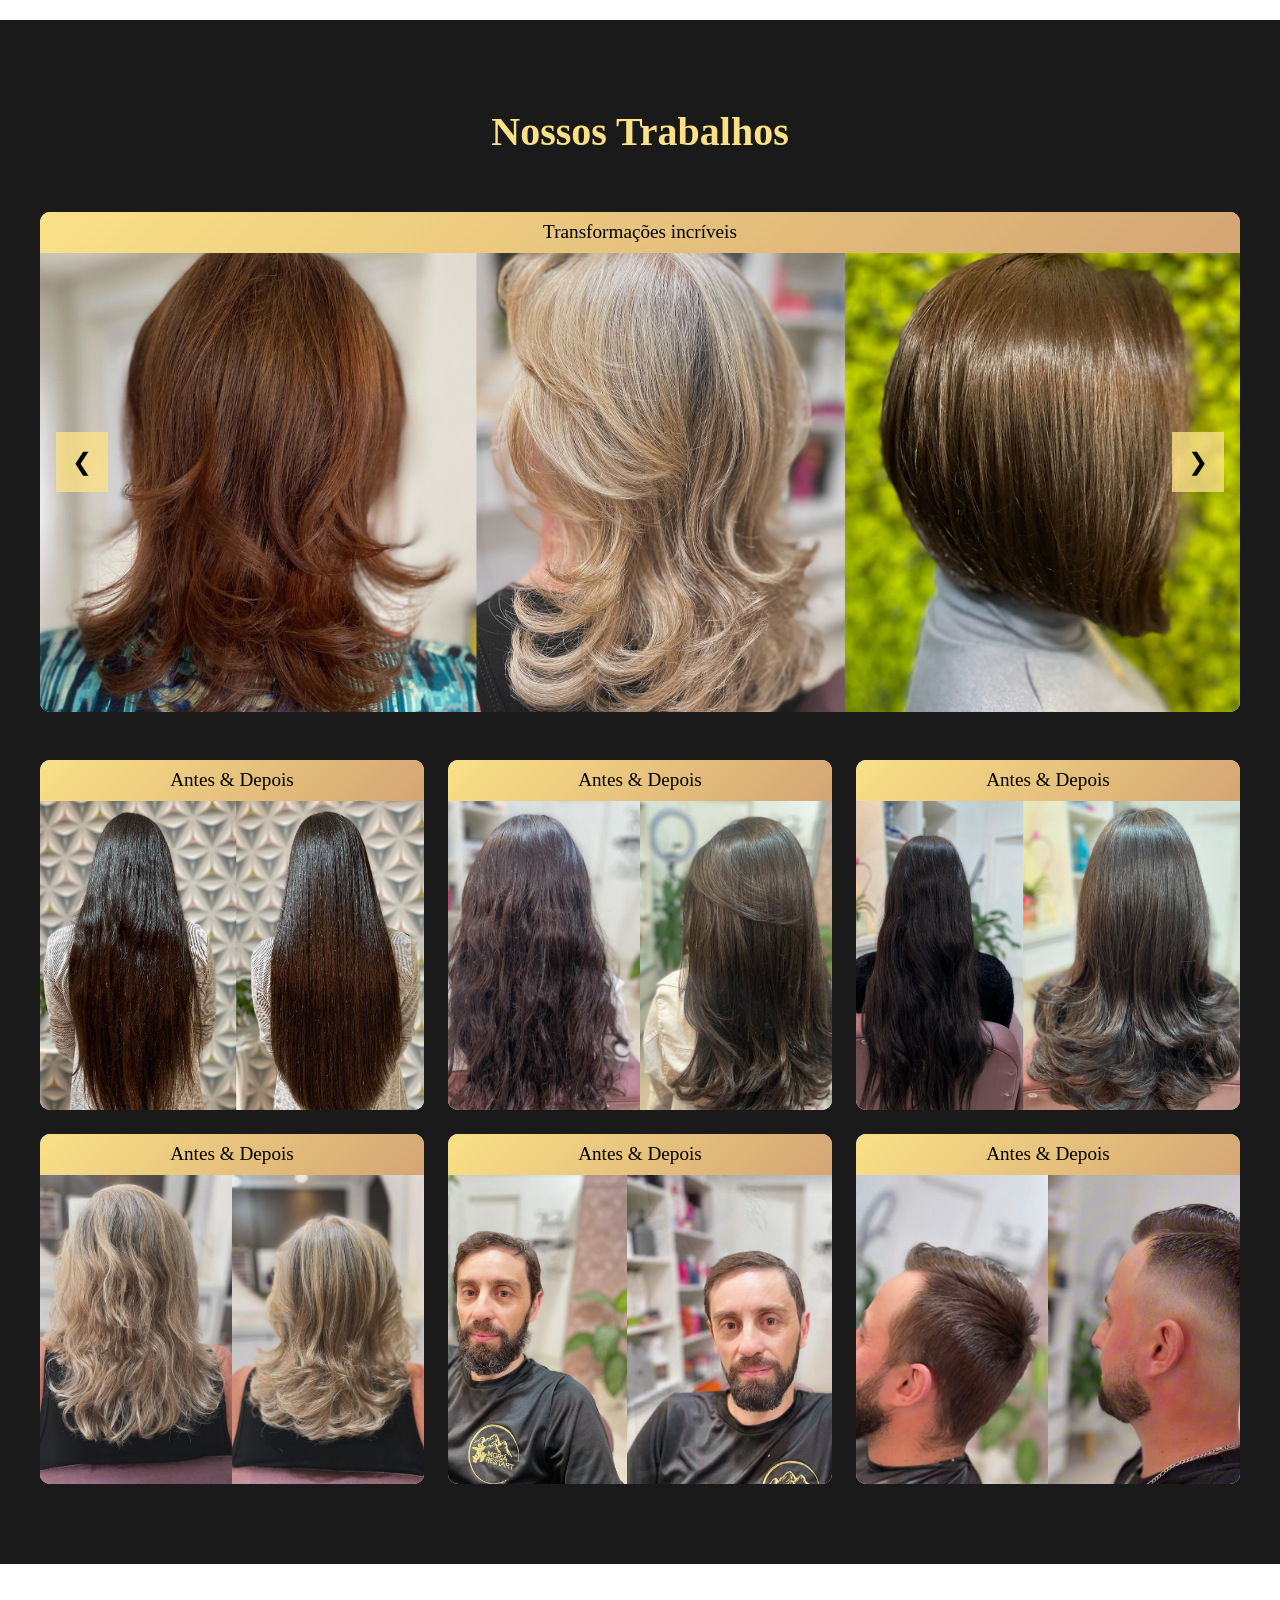
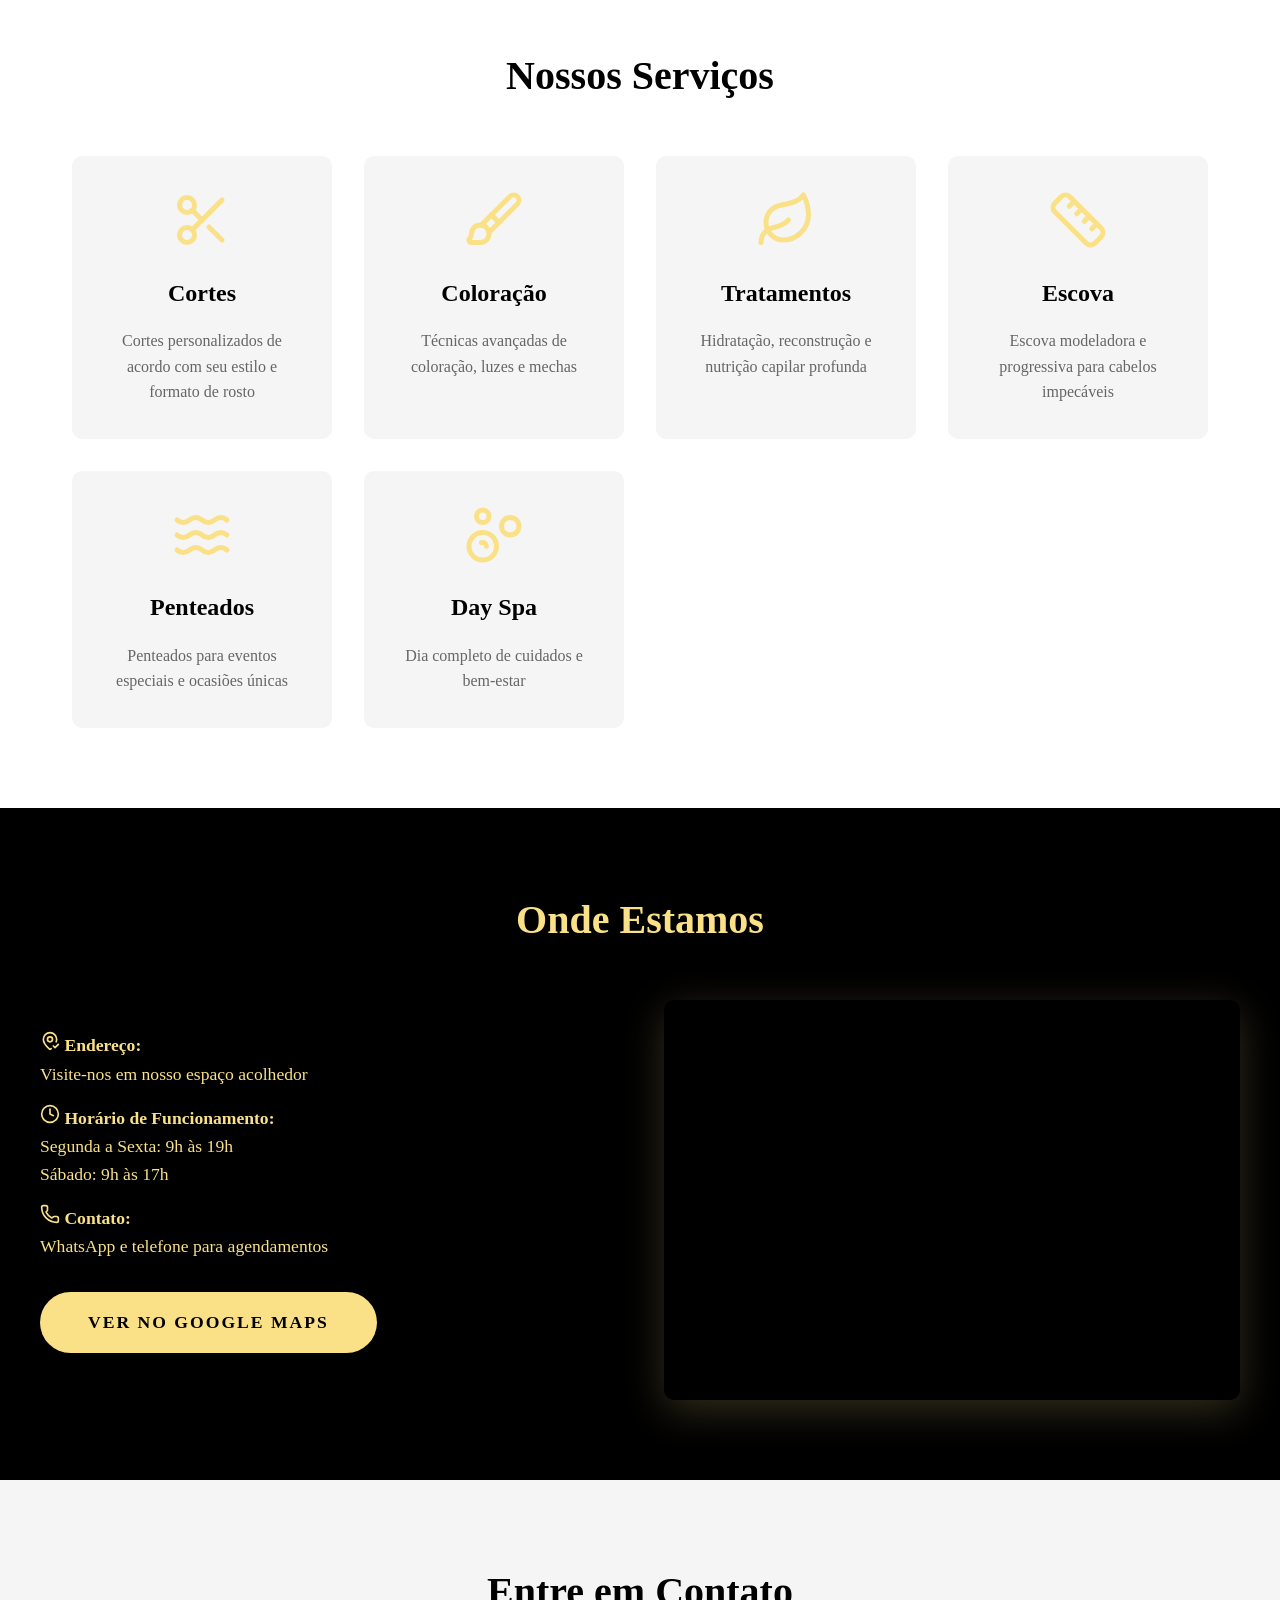
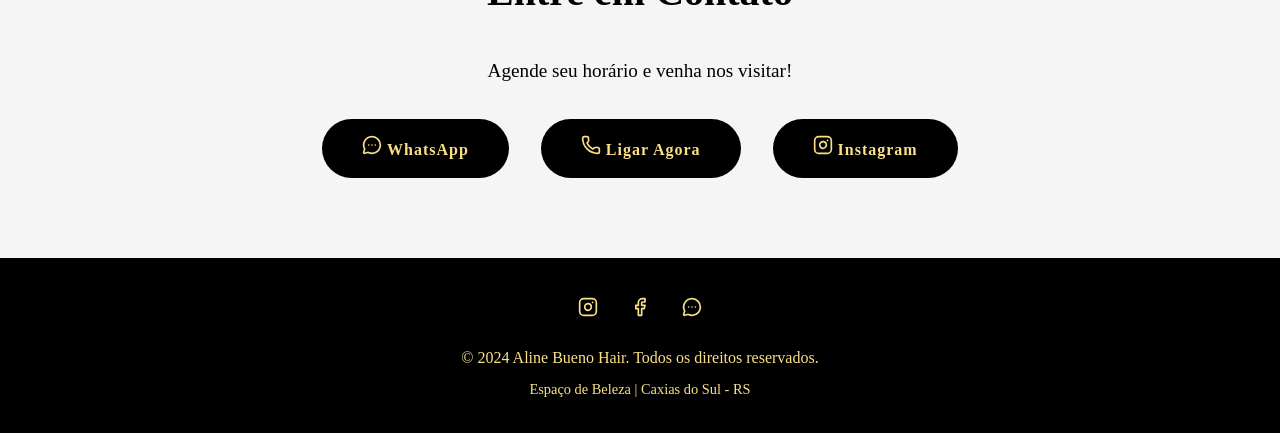
==== commit 0646091f: "removing some text" ====
--- a/index.html
+++ b/index.html
@@ -72,27 +72,27 @@
         <!-- Gallery Grid -->
         <div class="gallery-grid" style="margin-top: 3rem;">
             <div class="gallery-item">
-                <div class="gallery-placeholder">Antes & Depois 1</div>
+                <div class="gallery-placeholder">Antes & Depois </div>
                 <img class="gallery-icon" src="assets/1-antes-depois.png" alt="Visualizar"></img>
             </div>
             <div class="gallery-item">
-                <div class="gallery-placeholder">Antes & Depois 2</div>
+                <div class="gallery-placeholder">Antes & Depois </div>
                 <img class="gallery-icon" src="assets/2-antes-depois.png" alt="Visualizar"></img>
             </div>
             <div class="gallery-item">
-                <div class="gallery-placeholder">Antes & Depois 3</div>
+                <div class="gallery-placeholder">Antes & Depois </div>
                 <img class="gallery-icon" src="assets/3-antes-depois.png" alt="Visualizar"></img>
             </div>
             <div class="gallery-item">
-                <div class="gallery-placeholder">Antes & Depois 4</div>
+                <div class="gallery-placeholder">Antes & Depois </div>
                 <img class="gallery-icon" src="assets/4-antes-depois.png" alt="Visualizar"></img>
             </div>
             <div class="gallery-item">
-                <div class="gallery-placeholder">Antes & Depois 5</div>
+                <div class="gallery-placeholder">Antes & Depois </div>
                 <img class="gallery-icon" src="assets/5-antes-depois.png" alt="Visualizar"></img>
             </div>
             <div class="gallery-item">
-                <div class="gallery-placeholder">Antes & Depois 6</div>
+                <div class="gallery-placeholder">Antes & Depois </div>
                 <img class="gallery-icon" src="assets/6-antes-depois.png" alt="Visualizar"></img>
             </div>
         </div>
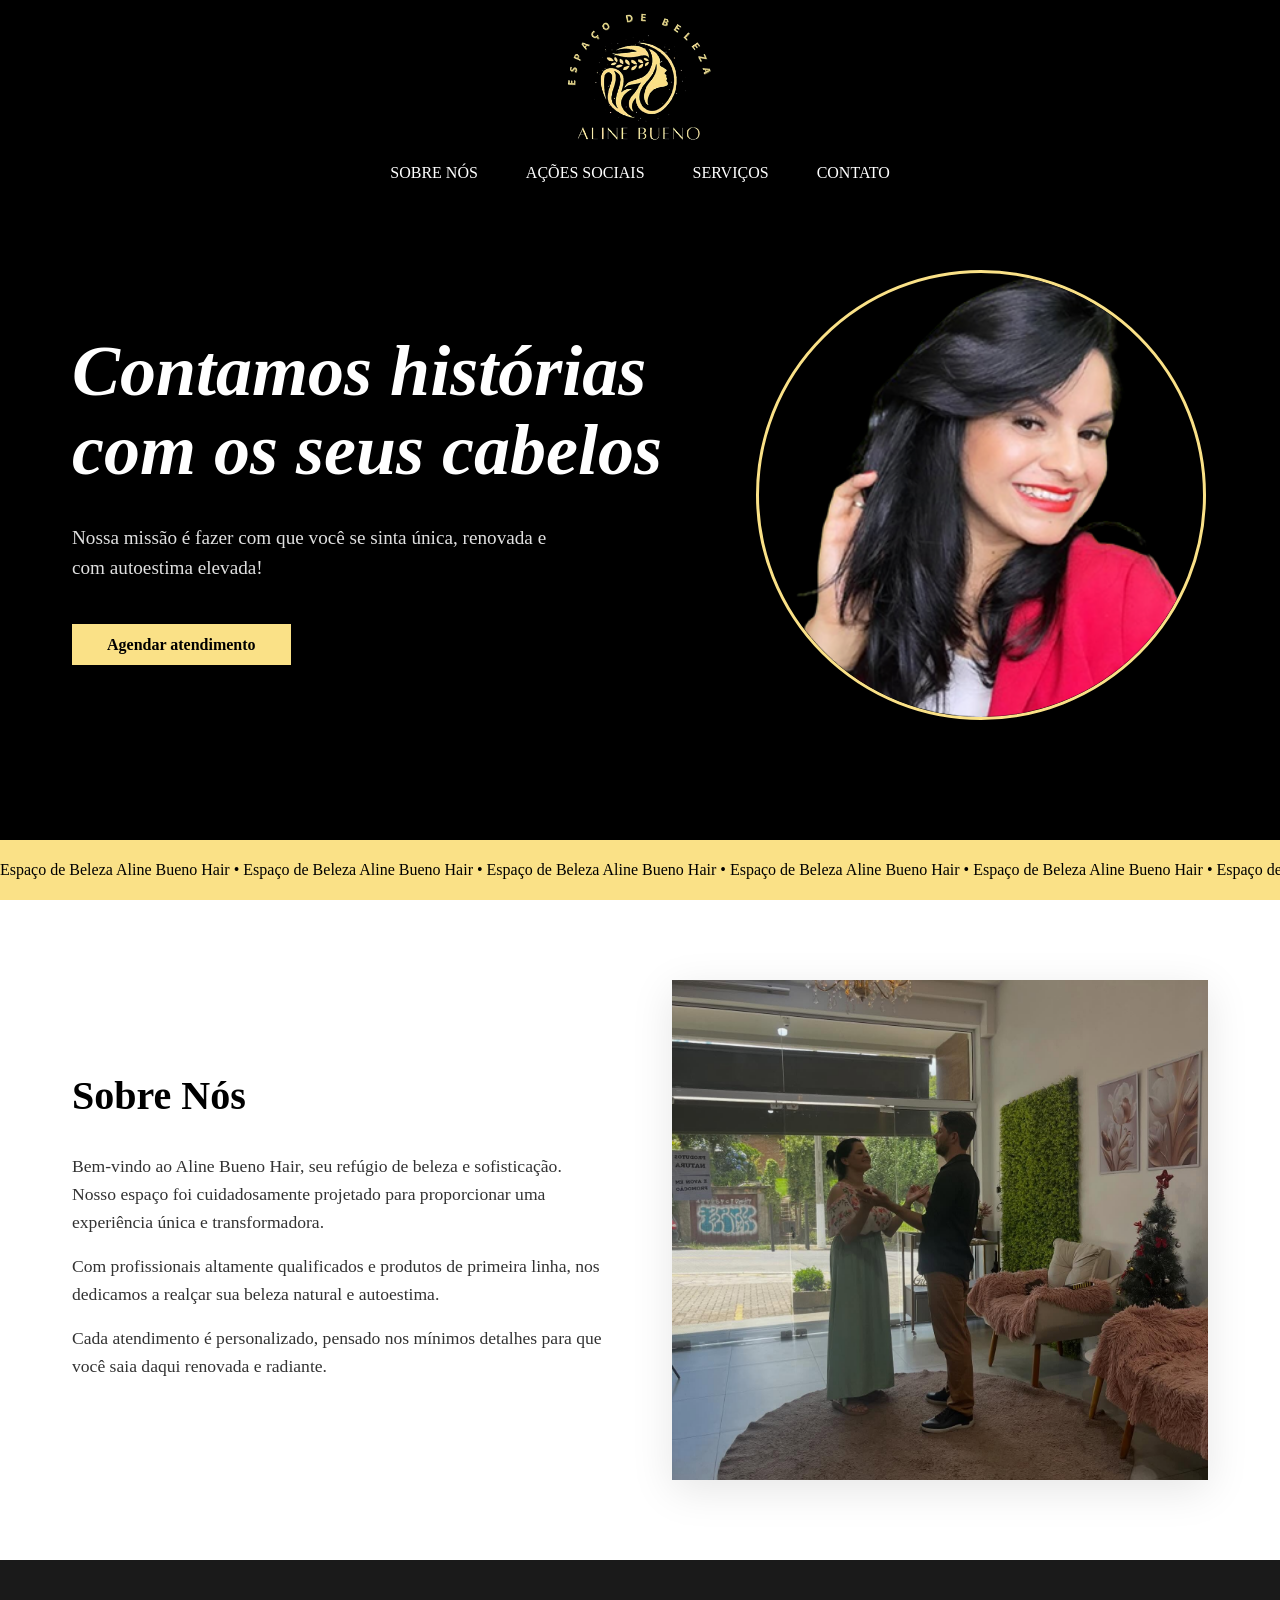
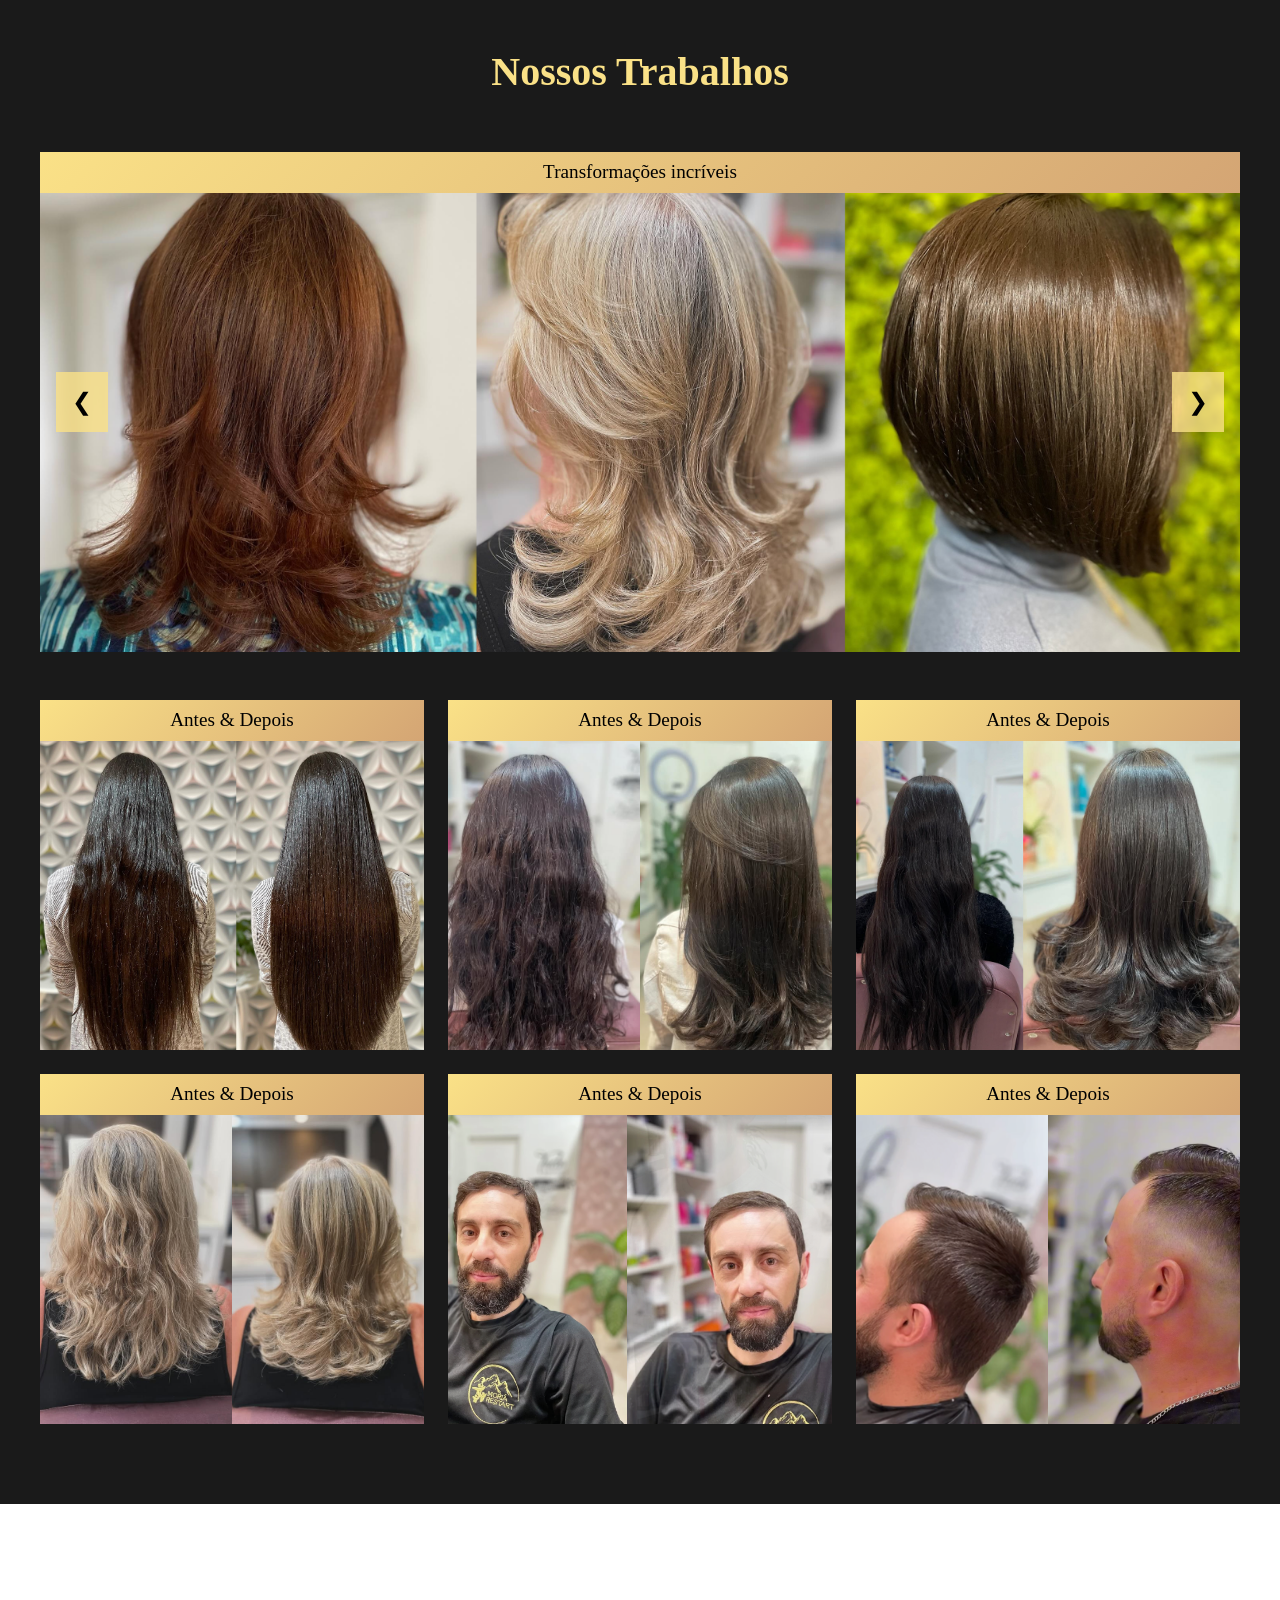
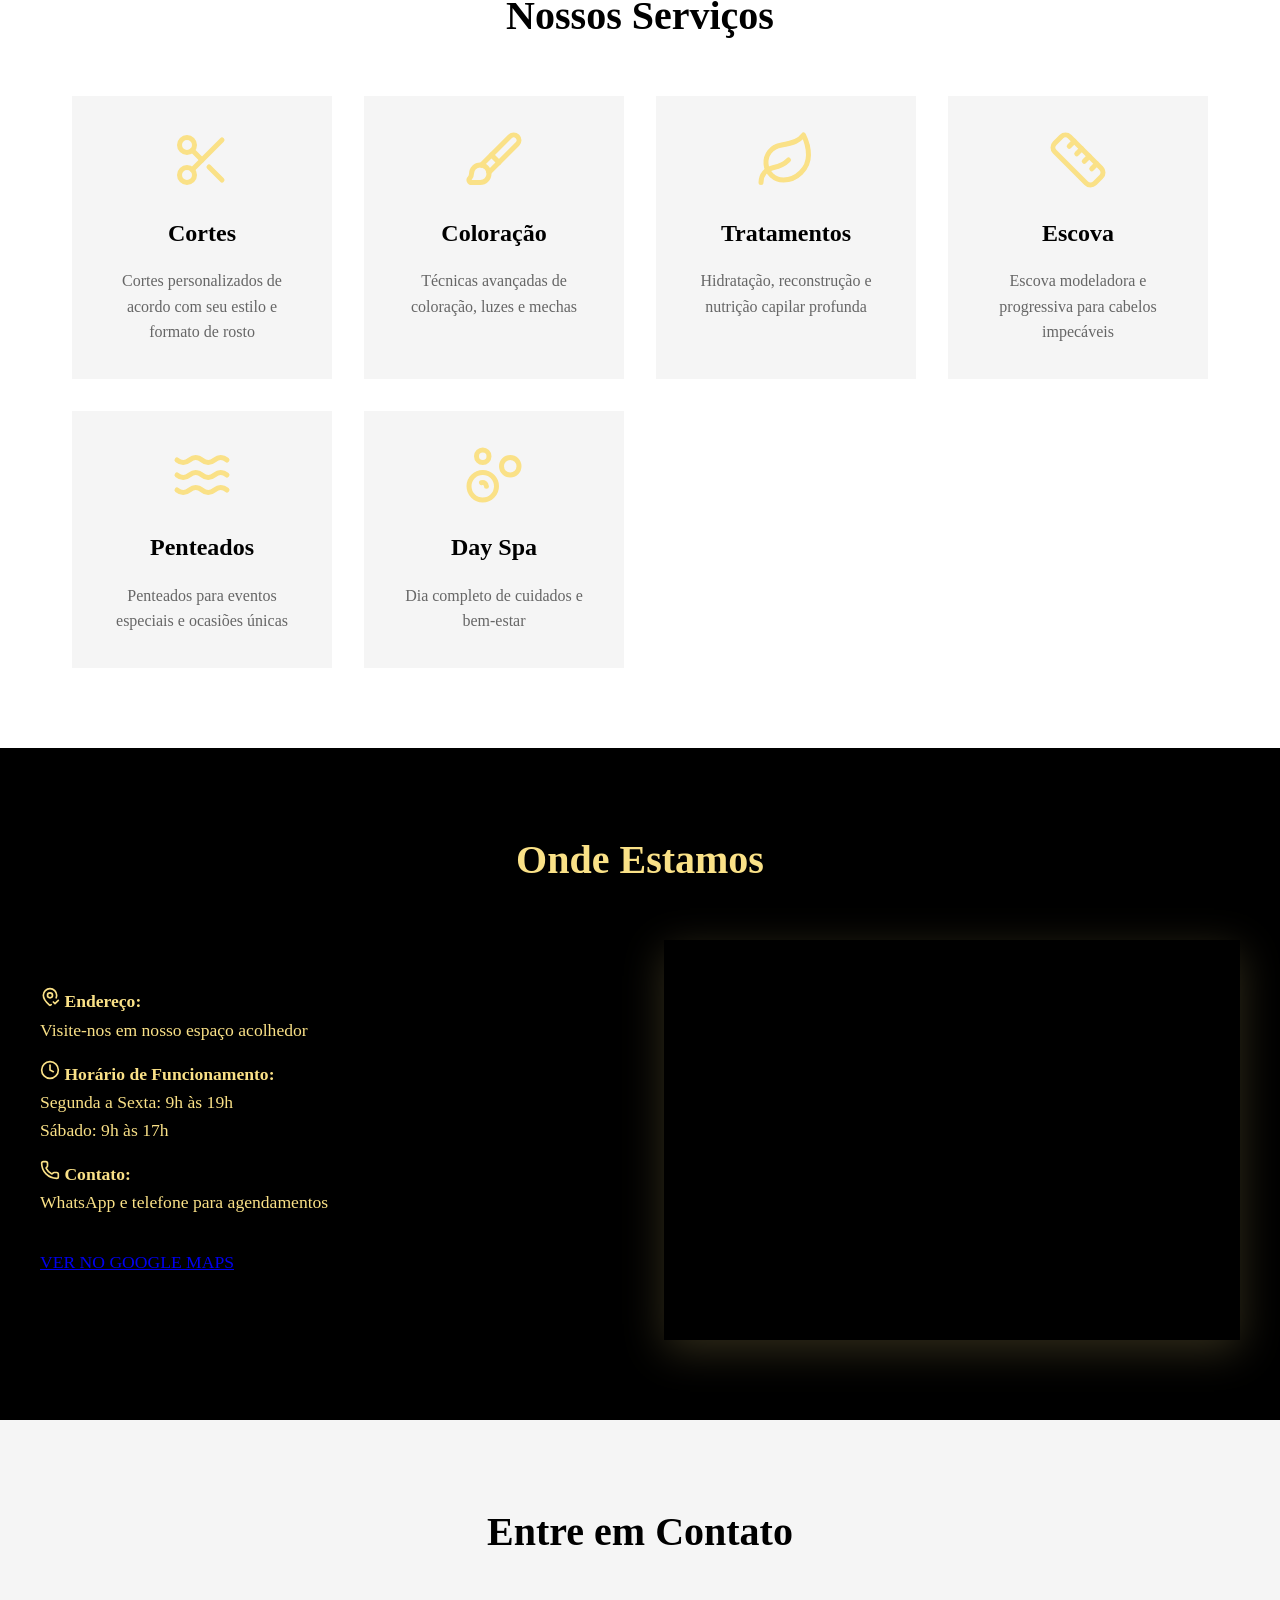
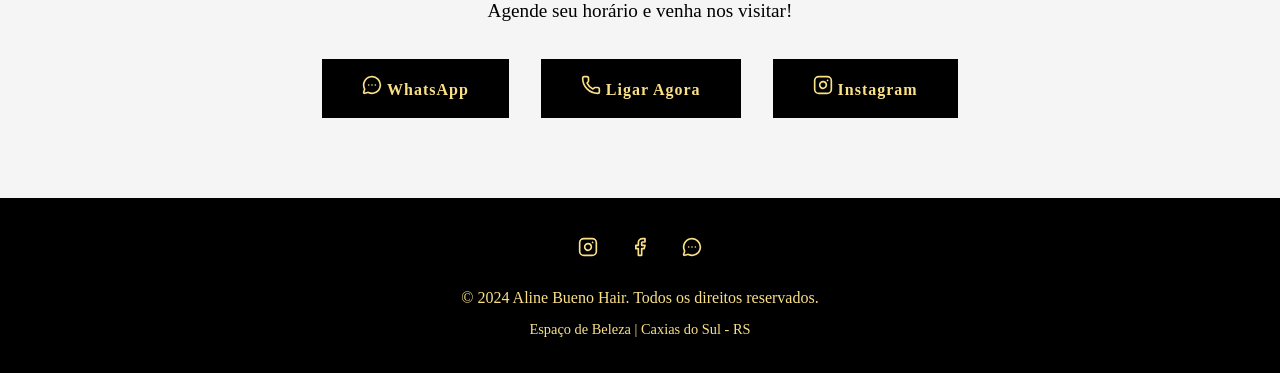
==== commit 31ae7562: "feat: replacing the hero section" ====
--- a/index.html
+++ b/index.html
@@ -4,33 +4,37 @@
     <meta charset="UTF-8">
     <meta name="viewport" content="width=device-width, initial-scale=1.0">
     <title>Aline Bueno Hair - Espaço de Beleza</title>
+    <link rel="stylesheet" href="style/style.css">
     <link rel="icon" type="image/png" href="assets/icon.png">
-    <link rel="stylesheet" href="style/style.css">
+    <link rel="stylesheet" href="https://cdnjs.cloudflare.com/ajax/libs/animate.css/4.1.1/animate.min.css"/>
 </head>
 <body>
     <!-- Header -->
-    <header>
-        <nav>
-            <div class="logo">ALINE BUENO HAIR</div>
-            <ul class="nav-links">
-                <li><a href="#home">Home</a></li>
-                <li><a href="#sobre">Sobre</a></li>
-                <li><a href="#galeria">Galeria</a></li>
-                <li><a href="#servicos">Serviços</a></li>
-                <li><a href="#localizacao">Localização</a></li>
-                <li><a href="#contato">Contato</a></li>
-            </ul>
-        </nav>
-    </header>
-
+<header>
+    <nav>
+        <div class="logo-container">
+            <img src="assets/navbar-logo.png" alt="Aline Bueno Logo" class="nav-logo-img">
+        </div>
+        <ul class="nav-links">
+            <li><a href="#sobre">Sobre nós</a></li> <li><a href="acoes-sociais.html">Ações sociais</a></li> <li><a href="#servicos">Serviços</a></li> <li><a href="#contato">Contato</a></li>
+        </ul>
+    </nav>
+</header>
     <!-- Hero Section -->
-    <section id="home" class="hero">
-        <div class="hero-content fade-in">
-            <h1>ALINE BUENO HAIR</h1>
-            <p>Espaço de Beleza & Bem-Estar</p>
-            <a href="#contato" class="cta-button">AGENDE SEU HORÁRIO</a>
+<section id="home" class="hero-new">
+    <div class="hero-container">
+        <div class="hero-text-content fade-in">
+            <h1 class="hero-title">Contamos histórias com os seus cabelos</h1> <p class="hero-subtitle">Nossa missão é fazer com que você se sinta única, renovada e com autoestima elevada!</p> <a href="https://wa.me/5554992411904" target="_blank" class="hero-cta">Agendar atendimento</a> </div>
+        <div class="hero-image-wrapper">
+            <div class="profile-circle">
+                <img src="assets/aline-profile.png" alt="Aline Bueno"> </div>
         </div>
-    </section>
+    </div>
+    <div class="golden-bar">
+        <div class="marquee">
+            Espaço de Beleza Aline Bueno Hair • Espaço de Beleza Aline Bueno Hair • Espaço de Beleza Aline Bueno Hair • Espaço de Beleza Aline Bueno Hair • Espaço de Beleza Aline Bueno Hair • Espaço de Beleza Aline Bueno Hair • Espaço de Beleza Aline Bueno Hair • Espaço de Beleza Aline Bueno Hair • </div>
+    </div>
+</section>
 
     <!-- About Section -->
     <section id="sobre" class="about">
--- a/style/style.css
+++ b/style/style.css
@@ -30,83 +30,147 @@
             box-shadow: 0 2px 10px rgba(0,0,0,0.3);
         }
 
+        .logo-container {
+            display: flex;
+            flex-direction: column;
+            align-items: center;
+            margin-bottom: 5px;
+        }
+
+        .logo-container img {
+            margin-top: -10px;
+            width: 150px;
+            margin-bottom: 10px;
+        }
+
         nav {
             max-width: 1200px;
             margin: 0 auto;
             display: flex;
+            flex-direction: column;
             justify-content: space-between;
             align-items: center;
             padding: 0 2rem;
         }
 
-        .logo {
-            font-size: 1.5rem;
-            font-weight: bold;
-            letter-spacing: 2px;
-        }
-
         .nav-links {
-            display: flex;
+            gap: 3rem;
+            display: flex;
+            flex-direction: row;
+            justify-content: space-between;
+            align-items: center;
             list-style: none;
-            gap: 2rem;
-        }
+        }
+
 
         .nav-links a {
-            color: var(--gold);
+            color: white;
             text-decoration: none;
-            transition: opacity 0.3s;
-            font-size: 0.95rem;
-            letter-spacing: 1px;
-        }
-
-        .nav-links a:hover {
-            opacity: 0.7;
+            text-transform: uppercase   ;
+            transition: color 0.3s;
         }
 
         /* Hero Section */
-        .hero {
+        .hero-new {
             height: 100vh;
-            background: linear-gradient(rgba(0,0,0,0.5), rgba(0,0,0,0.5)),
-                        url('data:image/svg+xml,<svg xmlns="http://www.w3.org/2000/svg" viewBox="0 0 1200 800"><rect fill="%231a1a1a" width="1200" height="800"/></svg>');
-            background-size: cover;
-            background-position: center;
-            display: flex;
-            align-items: center;
-            justify-content: center;
-            text-align: center;
-            color: var(--gold);
-            margin-top: 60px;
-        }
-
-        .hero-content h1 {
-            font-size: 4rem;
-            margin-bottom: 1rem;
-            letter-spacing: 3px;
-            font-weight: 300;
-        }
-
-        .hero-content p {
-            font-size: 1.5rem;
+            background-color: var(--black); /* */
+            display: flex;
+            flex-direction: column;
+            position: relative;
+            padding-top: 150px;
+        }
+
+        .hero-container {
+            flex: 1;
+            max-width: 1200px;
+            margin: 0 auto;
+            display: grid;
+            grid-template-columns: 1.2fr 0.8fr;
+            align-items: center;
+            padding: 0 2rem;
+            width: 100%;
+        }
+
+        .hero-title {
+            font-family: 'Playfair Display', serif; /* Sugestão para a letra cursiva da imagem */
+            font-size: 4.5rem;
+            color: white;
+            line-height: 1.1;
             margin-bottom: 2rem;
             font-style: italic;
         }
 
-        .cta-button {
-            background: var(--gold);
-            color: var(--black);
-            padding: 1rem 3rem;
+        .hero-subtitle {
+            font-size: 1.2rem;
+            color: #e0e0e0;
+            max-width: 500px;
+            margin-bottom: 3rem;
+        }
+
+        .hero-cta {
+            background-color: var(--gold); /* */
+            color: var(--black);
+            padding: 12px 35px;
             text-decoration: none;
-            border-radius: 50px;
             font-weight: bold;
-            letter-spacing: 2px;
-            transition: transform 0.3s, box-shadow 0.3s;
+            transition: 0.3s;
+            
+        }
+        .hero-cta:hover {
+            background-color: black;
+            color: var(--gold);
+            box-shadow: 1px 1px 4px 4px var(--gold);
+        }
+
+        /* Círculo da Foto */
+        .hero-image-wrapper {
+            display: flex;
+            justify-content: center;
+        }
+
+        .profile-circle {
+            width: 450px;
+            height: 450px;
+            border: 3px solid var(--gold); /* */
+            border-radius: 50%;
+            overflow: hidden;
+            position: relative;
+        }
+
+        .profile-circle img {
+            width: 100%;
+            height: 100%;
+            object-fit: cover;
+        }
+
+        /* Barra Dourada e Letreiro (Marquee) */
+        .golden-bar {
+            background-color: var(--gold); /* */
+            height: 60px;
+            display: flex;
+            align-items: center;
+            overflow: hidden;
+            white-space: nowrap;
+        }
+
+        .marquee {
             display: inline-block;
-        }
-
-        .cta-button:hover {
-            transform: translateY(-3px);
-            box-shadow: 0 10px 30px rgba(250, 225, 135, 0.3);
-        }
+            animation: marquee 20s linear infinite;
+        }
+
+        .marquee span {
+            font-family: 'Playfair Display', serif;
+            font-size: 1.5rem;
+            color: var(--black);
+            padding-right: 50px;
+            font-weight: bold;
+        }
+
+        @keyframes marquee {
+            from { transform: translateX(0); }
+            to { transform: translateX(-50%); }
+}
+
 
         /* About Section */
         .about {
@@ -135,7 +199,6 @@
             width: 100%;
             height: 500px;
             background: var(--light-gray);
-            border-radius: 10px;
             overflow: hidden;
             box-shadow: 0 10px 40px rgba(0,0,0,0.1);
         }
@@ -170,7 +233,6 @@
         .gallery-item {
             height: 350px;
             background: var(--light-gray);
-            border-radius: 10px;
             overflow: hidden;
             position: relative;
             cursor: pointer;
@@ -204,7 +266,6 @@
             margin: 3rem auto 0;
             position: relative;
             overflow: hidden;
-            border-radius: 10px;
         }
 
         .carousel {
@@ -273,7 +334,6 @@
         .service-card {
             background: var(--light-gray);
             padding: 2rem;
-            border-radius: 10px;
             text-align: center;
             transition: transform 0.3s, box-shadow 0.3s;
             border: 2px solid transparent;
@@ -342,7 +402,6 @@
         .map-container {
             width: 100%;
             height: 400px;
-            border-radius: 10px;
             overflow: hidden;
             box-shadow: 0 10px 40px rgba(250, 225, 135, 0.2);
         }
@@ -378,7 +437,6 @@
             color: var(--gold);
             padding: 1rem 2.5rem;
             text-decoration: none;
-            border-radius: 50px;
             font-weight: bold;
             letter-spacing: 1px;
             transition: transform 0.3s, box-shadow 0.3s;
@@ -415,33 +473,16 @@
             opacity: 0.7;
         }
 
-        /* Responsive */
-        @media (max-width: 768px) {
-            .hero-content h1 {
-                font-size: 2.5rem;
-            }
-
-            .hero-content p {
-                font-size: 1.2rem;
-            }
-
-            .about,
-            .location-content {
-                grid-template-columns: 1fr;
-            }
-
-            .nav-links {
-                display: none;
-            }
-
-            .gallery-grid {
-                grid-template-columns: 1fr;
-            }
-
-            .services-grid {
-                grid-template-columns: 1fr;
-            }
-        }
+/* Responsividade */
+@media (max-width: 768px) {
+    .hero-container {
+        grid-template-columns: 1fr;
+        text-align: center;
+    }
+    .hero-title { font-size: 2.5rem; }
+    .profile-circle { width: 300px; height: 300px; margin-top: 2rem; }
+    .hero-subtitle { margin: 0 auto 2rem auto; }
+}
 
         /* Animations */
         @keyframes fadeInUp {
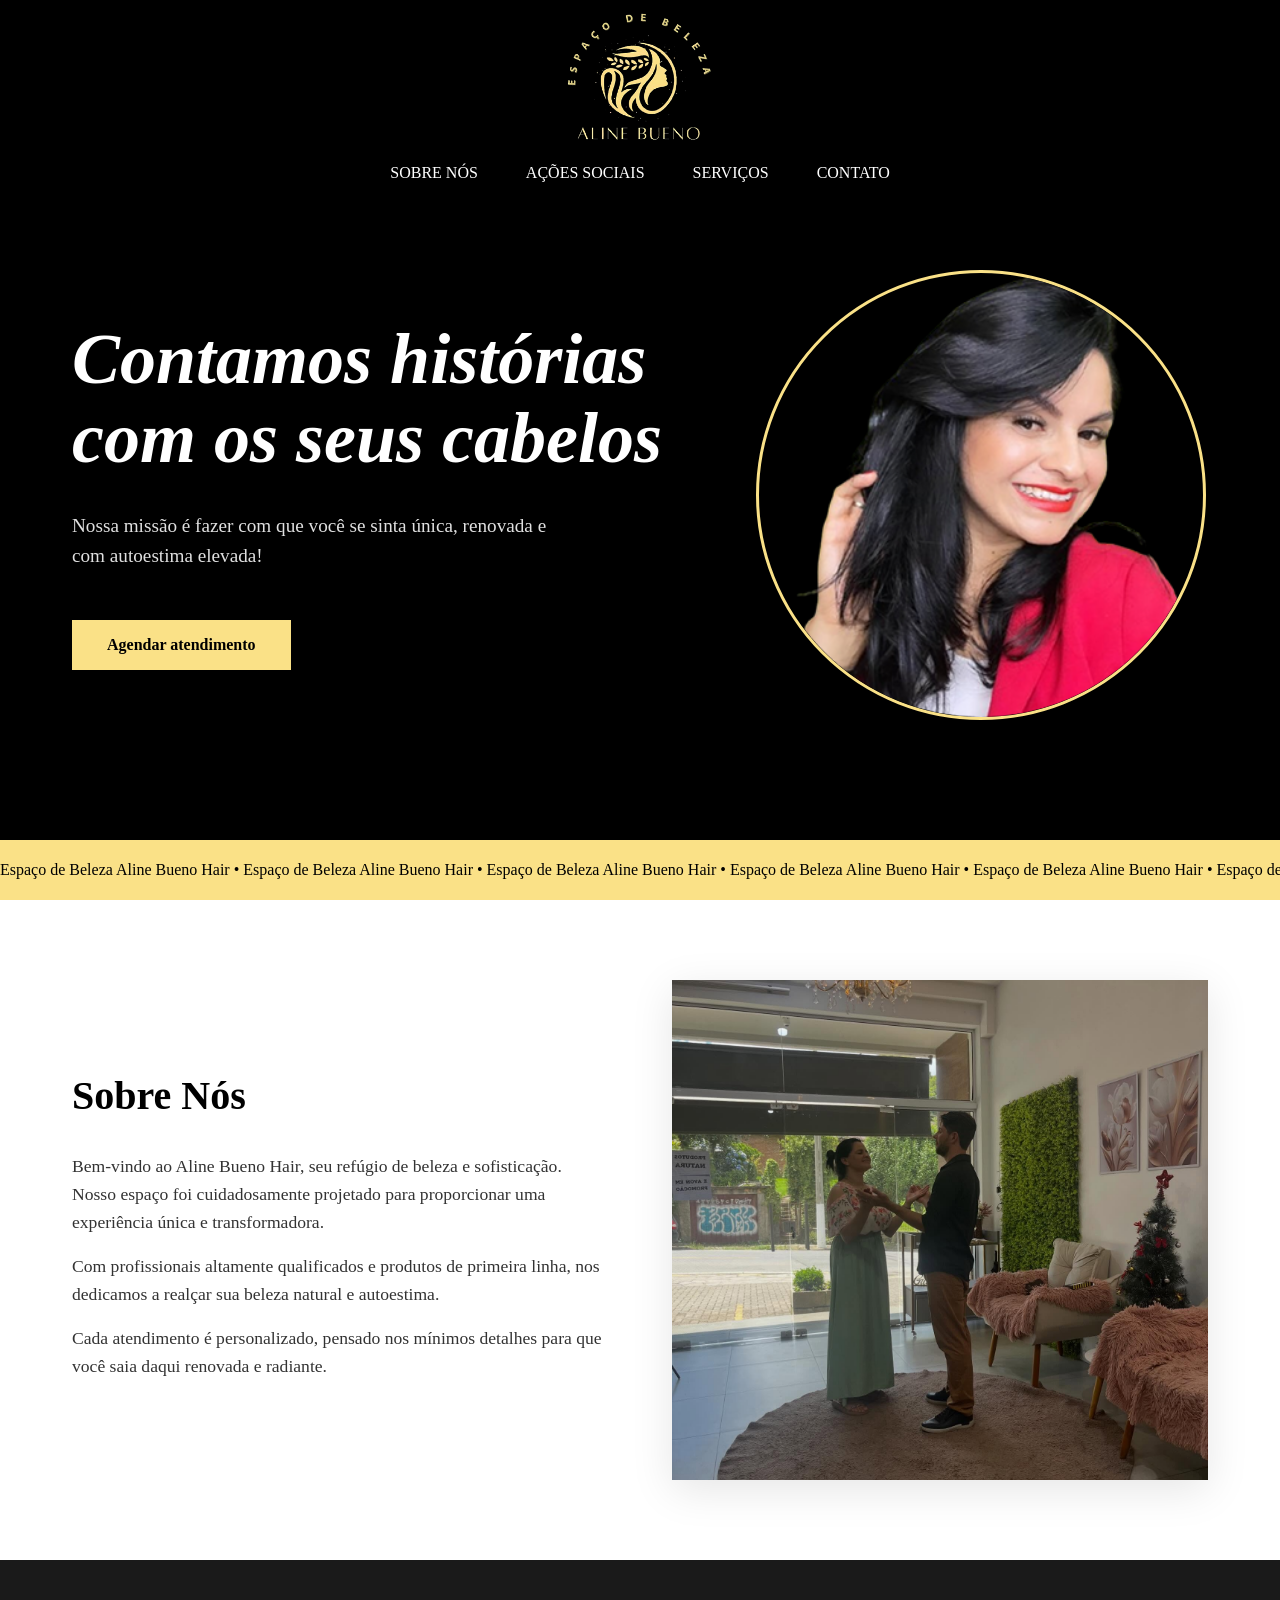
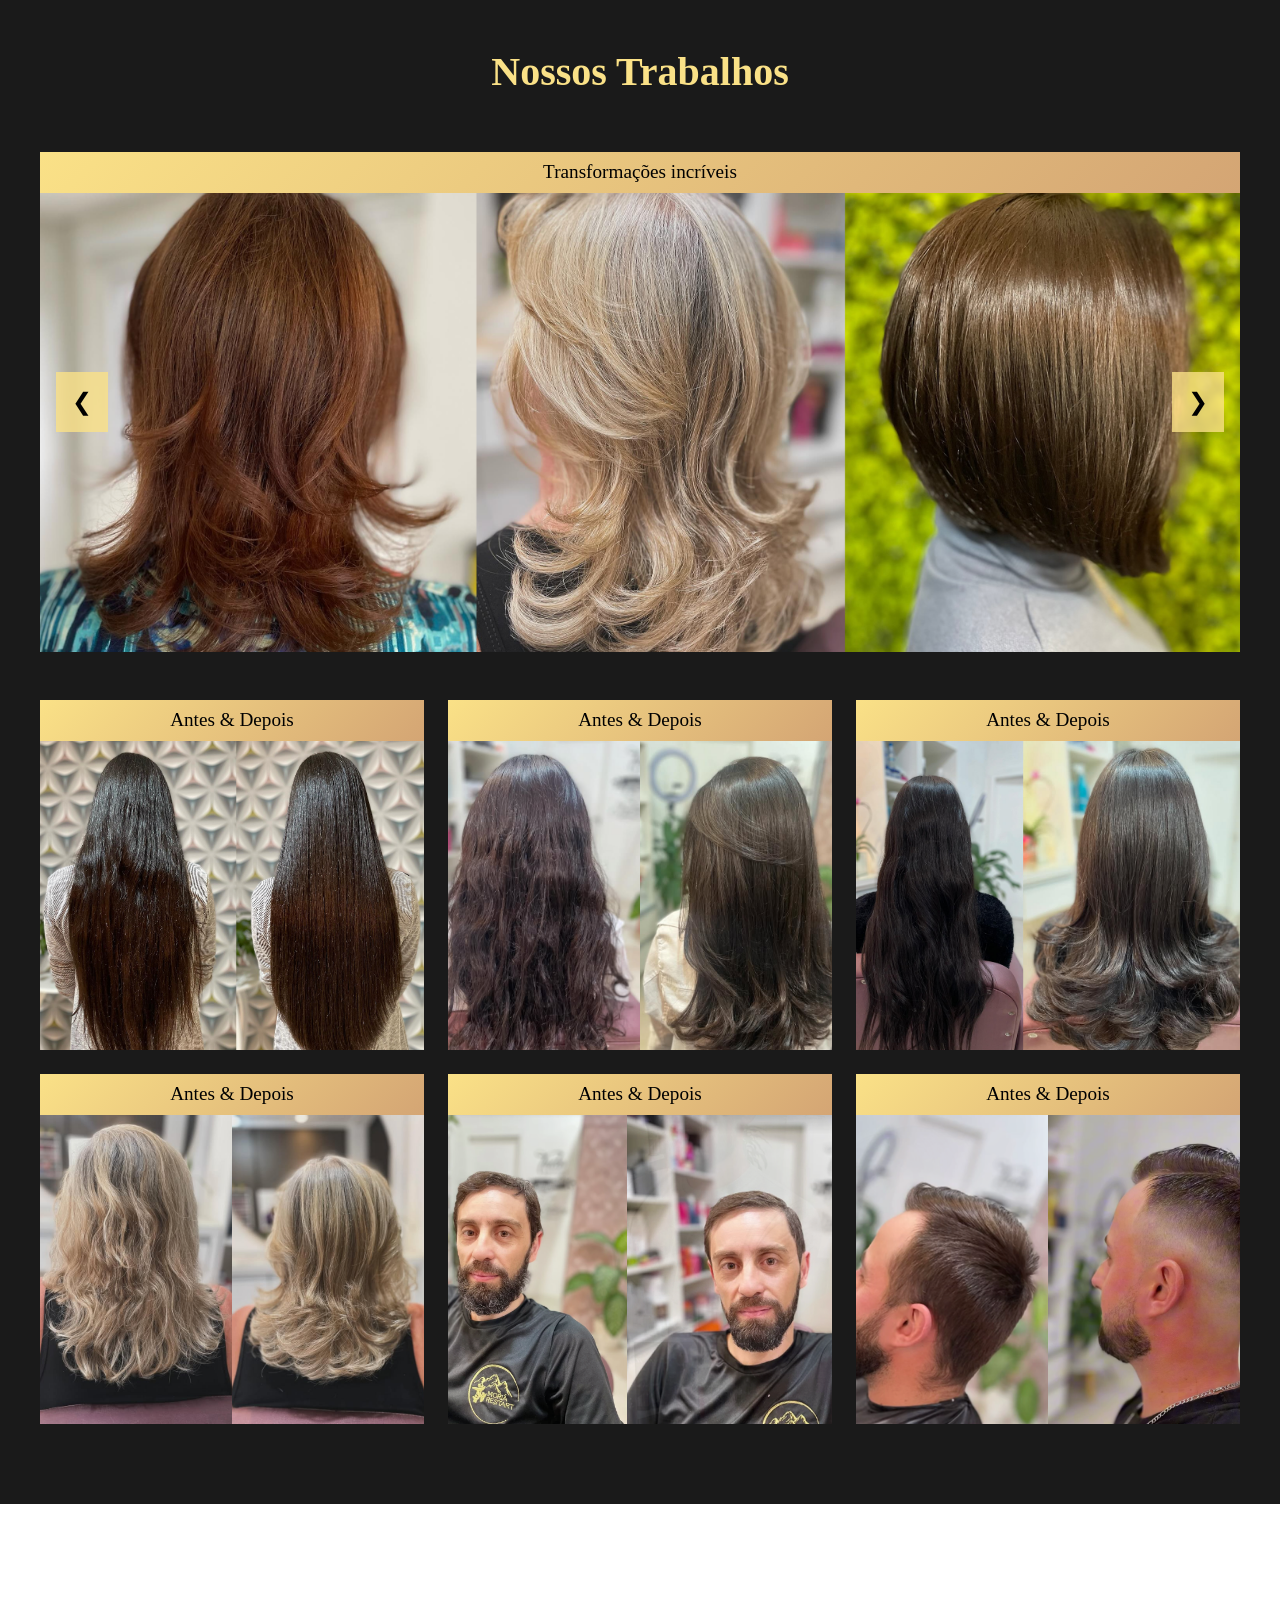
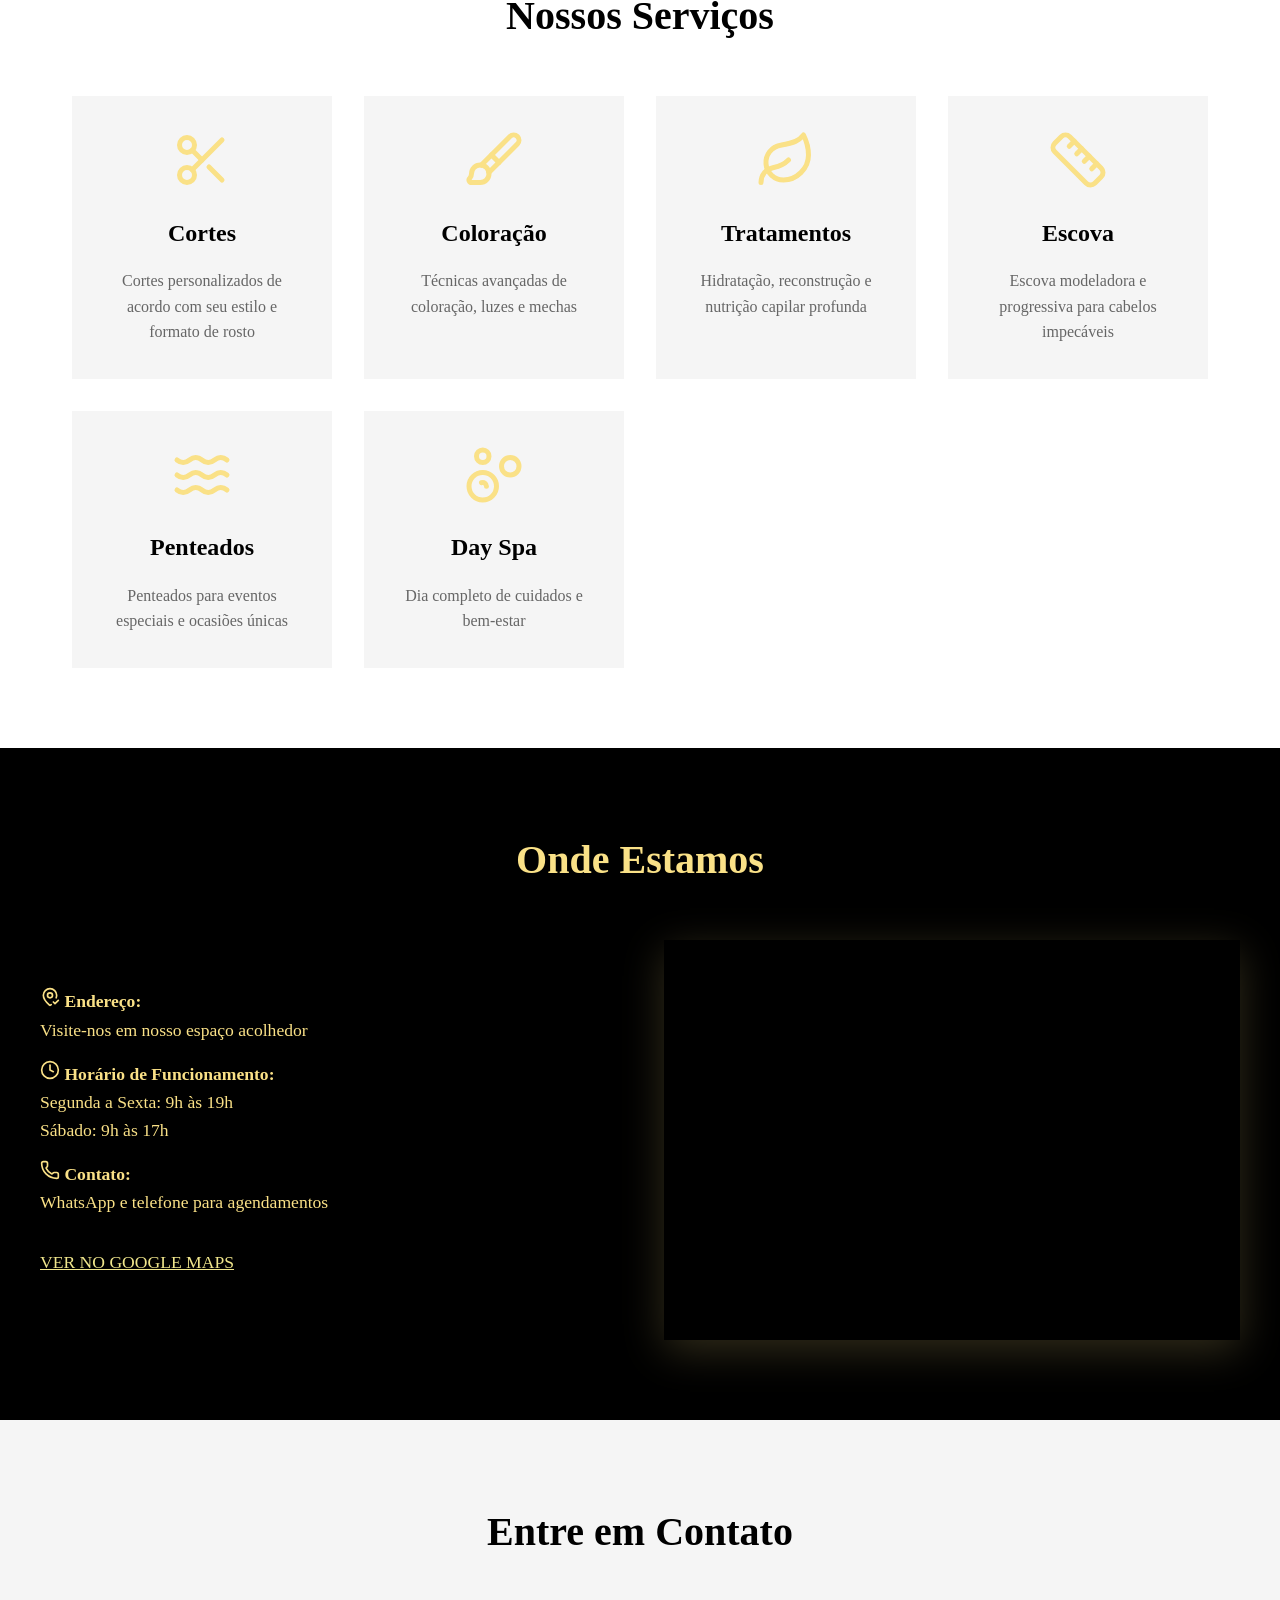
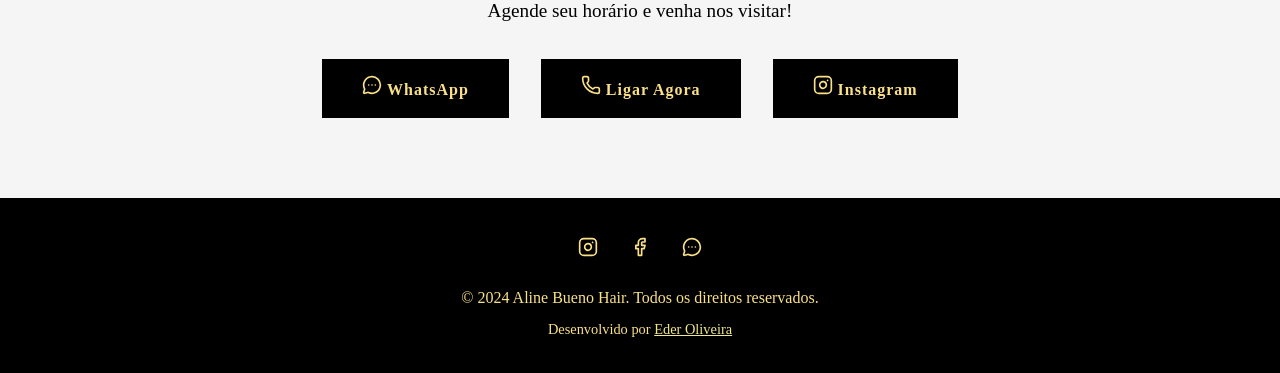
==== commit 061b648d: "added aos for movement" ====
--- a/index.html
+++ b/index.html
@@ -6,12 +6,12 @@
     <title>Aline Bueno Hair - Espaço de Beleza</title>
     <link rel="stylesheet" href="style/style.css">
     <link rel="icon" type="image/png" href="assets/icon.png">
-    <link rel="stylesheet" href="https://cdnjs.cloudflare.com/ajax/libs/animate.css/4.1.1/animate.min.css"/>
+    <link rel="stylesheet" href="https://unpkg.com/aos@next/dist/aos.css" />
 </head>
 <body>
     <!-- Header -->
 <header>
-    <nav>
+    <nav data-aos="fade-down">
         <div class="logo-container">
             <img src="assets/navbar-logo.png" alt="Aline Bueno Logo" class="nav-logo-img">
         </div>
@@ -23,11 +23,13 @@
     <!-- Hero Section -->
 <section id="home" class="hero-new">
     <div class="hero-container">
-        <div class="hero-text-content fade-in">
-            <h1 class="hero-title">Contamos histórias com os seus cabelos</h1> <p class="hero-subtitle">Nossa missão é fazer com que você se sinta única, renovada e com autoestima elevada!</p> <a href="https://wa.me/5554992411904" target="_blank" class="hero-cta">Agendar atendimento</a> </div>
+        <div data-aos="fade-right" class="hero-text-content">
+            <h1 class="hero-title">Contamos histórias com os seus cabelos</h1> <p class="hero-subtitle">Nossa missão é fazer com que você se sinta única, renovada e com autoestima elevada!</p> <a href="https://wa.me/5554992411904" target="_blank" class="hero-cta">Agendar atendimento</a> 
+        </div>
         <div class="hero-image-wrapper">
-            <div class="profile-circle">
-                <img src="assets/aline-profile.png" alt="Aline Bueno"> </div>
+            <div data-aos="fade-left" class="profile-circle">
+                <img src="assets/aline-profile.png" alt="Aline Bueno"> 
+            </div>
         </div>
     </div>
     <div class="golden-bar">
@@ -38,13 +40,13 @@
 
     <!-- About Section -->
     <section id="sobre" class="about">
-        <div class="about-text">
+        <div data-aos="fade-right" class="about-text">
             <h2>Sobre Nós</h2>
             <p>Bem-vindo ao Aline Bueno Hair, seu refúgio de beleza e sofisticação. Nosso espaço foi cuidadosamente projetado para proporcionar uma experiência única e transformadora.</p>
             <p>Com profissionais altamente qualificados e produtos de primeira linha, nos dedicamos a realçar sua beleza natural e autoestima.</p>
             <p>Cada atendimento é personalizado, pensado nos mínimos detalhes para que você saia daqui renovada e radiante.</p>
         </div>
-        <div class="about-image">
+        <div data-aos="fade-left" class="about-image">
             <img src="assets/aline-jhonata.jpg" alt="Espaço Aline Bueno">
         </div>
     </section>
@@ -191,9 +193,16 @@
             <a href="https://wa.me/5554992411904" target="_blank"><img class="location-icon" src="assets/message-circle-more.svg" alt="WhatsApp"></a>
         </div>
         <p>&copy; 2024 Aline Bueno Hair. Todos os direitos reservados.</p>
-        <p style="margin-top: 0.5rem; font-size: 0.9rem;">Espaço de Beleza | Caxias do Sul - RS</p>
+        <p style="margin-top: 0.5rem; font-size: 0.9rem;">Desenvolvido por <a href="https://mekimi.com.br" target="_blank">Eder Oliveira</a></p>
     </footer>
 
+
 <script src="script/script.js"></script>
+  <script src="https://unpkg.com/aos@next/dist/aos.js"></script>
+  <script>
+    AOS.init({
+        duration: 800
+    });
+  </script>
 </body>
 </html>
--- a/style/style.css
+++ b/style/style.css
@@ -1,501 +1,538 @@
-        * {
-            margin: 0;
-            padding: 0;
-            box-sizing: border-box;
-        }
-
-        :root {
-            --gold: #FAE187;
-            --black: #000000;
-            --dark-gray: #1a1a1a;
-            --light-gray: #f5f5f5;
-        }
-
-        body {
-            font-family: 'Georgia', serif;
-            color: var(--black);
-            line-height: 1.6;
-            overflow-x: hidden;
-        }
-
-        /* Header */
-        header {
-            background: var(--black);
-            color: var(--gold);
-            padding: 1rem 0;
-            position: fixed;
-            width: 100%;
-            top: 0;
-            z-index: 1000;
-            box-shadow: 0 2px 10px rgba(0,0,0,0.3);
-        }
-
-        .logo-container {
-            display: flex;
-            flex-direction: column;
-            align-items: center;
-            margin-bottom: 5px;
-        }
-
-        .logo-container img {
-            margin-top: -10px;
-            width: 150px;
-            margin-bottom: 10px;
-        }
-
-        nav {
-            max-width: 1200px;
-            margin: 0 auto;
-            display: flex;
-            flex-direction: column;
-            justify-content: space-between;
-            align-items: center;
-            padding: 0 2rem;
-        }
-
-        .nav-links {
-            gap: 3rem;
-            display: flex;
-            flex-direction: row;
-            justify-content: space-between;
-            align-items: center;
-            list-style: none;
-        }
-
-
-        .nav-links a {
-            color: white;
-            text-decoration: none;
-            text-transform: uppercase   ;
-            transition: color 0.3s;
-        }
-
-        /* Hero Section */
-        .hero-new {
-            height: 100vh;
-            background-color: var(--black); /* */
-            display: flex;
-            flex-direction: column;
-            position: relative;
-            padding-top: 150px;
-        }
-
-        .hero-container {
-            flex: 1;
-            max-width: 1200px;
-            margin: 0 auto;
-            display: grid;
-            grid-template-columns: 1.2fr 0.8fr;
-            align-items: center;
-            padding: 0 2rem;
-            width: 100%;
-        }
-
-        .hero-title {
-            font-family: 'Playfair Display', serif; /* Sugestão para a letra cursiva da imagem */
-            font-size: 4.5rem;
-            color: white;
-            line-height: 1.1;
-            margin-bottom: 2rem;
-            font-style: italic;
-        }
-
-        .hero-subtitle {
-            font-size: 1.2rem;
-            color: #e0e0e0;
-            max-width: 500px;
-            margin-bottom: 3rem;
-        }
-
-        .hero-cta {
-            background-color: var(--gold); /* */
-            color: var(--black);
-            padding: 12px 35px;
-            text-decoration: none;
-            font-weight: bold;
-            transition: 0.3s;
-            
-        }
-        .hero-cta:hover {
-            background-color: black;
-            color: var(--gold);
-            box-shadow: 1px 1px 4px 4px var(--gold);
-        }
-
-        /* Círculo da Foto */
-        .hero-image-wrapper {
-            display: flex;
-            justify-content: center;
-        }
-
-        .profile-circle {
-            width: 450px;
-            height: 450px;
-            border: 3px solid var(--gold); /* */
-            border-radius: 50%;
-            overflow: hidden;
-            position: relative;
-        }
-
-        .profile-circle img {
-            width: 100%;
-            height: 100%;
-            object-fit: cover;
-        }
-
-        /* Barra Dourada e Letreiro (Marquee) */
-        .golden-bar {
-            background-color: var(--gold); /* */
-            height: 60px;
-            display: flex;
-            align-items: center;
-            overflow: hidden;
-            white-space: nowrap;
-        }
-
-        .marquee {
-            display: inline-block;
-            animation: marquee 20s linear infinite;
-        }
-
-        .marquee span {
-            font-family: 'Playfair Display', serif;
-            font-size: 1.5rem;
-            color: var(--black);
-            padding-right: 50px;
-            font-weight: bold;
-        }
-
-        @keyframes marquee {
-            from { transform: translateX(0); }
-            to { transform: translateX(-50%); }
-}
-
-
-        /* About Section */
-        .about {
-            padding: 5rem 2rem;
-            max-width: 1200px;
-            margin: 0 auto;
-            display: grid;
-            grid-template-columns: 1fr 1fr;
-            gap: 4rem;
-            align-items: center;
-        }
-
-        .about-text h2 {
-            font-size: 2.5rem;
-            margin-bottom: 1.5rem;
-            color: var(--black);
-        }
-
-        .about-text p {
-            font-size: 1.1rem;
-            color: #333;
-            margin-bottom: 1rem;
-        }
-
-        .about-image {
-            width: 100%;
-            height: 500px;
-            background: var(--light-gray);
-            overflow: hidden;
-            box-shadow: 0 10px 40px rgba(0,0,0,0.1);
-        }
-
-        .about-image img {
-            width: 100%;
-            height: 100%;
-            object-fit: cover;
-        }
-
-        /* Gallery Section */
-        .gallery {
-            background: var(--dark-gray);
-            padding: 5rem 2rem;
-        }
-
-        .gallery h2 {
-            text-align: center;
-            font-size: 2.5rem;
-            margin-bottom: 3rem;
-            color: var(--gold);
-        }
-
-        .gallery-grid {
-            max-width: 1200px;
-            margin: 0 auto;
-            display: grid;
-            grid-template-columns: repeat(auto-fit, minmax(300px, 1fr));
-            gap: 1.5rem;
-        }
-
-        .gallery-item {
-            height: 350px;
-            background: var(--light-gray);
-            overflow: hidden;
-            position: relative;
-            cursor: pointer;
-            transition: transform 0.3s;
-        }
-
-        .gallery-item:hover {
-            transform: scale(1.05);
-        }
-
-        .gallery-item img {
-            width: 100%;
-            height: 100%;
-            object-fit: cover;
-        }
-
-        .gallery-placeholder {
-            background: linear-gradient(135deg, var(--gold) 0%, #d4a574 100%);
-            display: flex;
-            align-items: center;
-            justify-content: center;
-            font-size: 1.2rem;
-            color: var(--black);
-            text-align: center;
-            padding: 5px;
-        }
-
-        /* Carousel */
-        .carousel-container {
-            max-width: 1200px;
-            margin: 3rem auto 0;
-            position: relative;
-            overflow: hidden;
-        }
-
-        .carousel {
-            display: flex;
-            transition: transform 0.5s ease;
-        }
-
-        .carousel-item {
-            min-width: 100%;
-            height: 500px;
-            background: var(--light-gray);
-        }
-
-        .carousel-item img {
-            width: 100%;
-            height: 100%;
-            object-fit: cover;
-        }
-
-        .carousel-btn {
-            position: absolute;
-            top: 50%;
-            transform: translateY(-50%);
-            background: rgba(250, 225, 135, 0.8);
-            color: var(--black);
-            border: none;
-            padding: 1rem;
-            cursor: pointer;
-            font-size: 1.5rem;
-            transition: background 0.3s;
-            z-index: 10;
-        }
-
-        .carousel-btn:hover {
-            background: var(--gold);
-        }
-
-        .carousel-btn.prev {
-            left: 1rem;
-        }
-
-        .carousel-btn.next {
-            right: 1rem;
-        }
-
-        /* Services Section */
-        .services {
-            padding: 5rem 2rem;
-            max-width: 1200px;
-            margin: 0 auto;
-        }
-
-        .services h2 {
-            text-align: center;
-            font-size: 2.5rem;
-            margin-bottom: 3rem;
-            color: var(--black);
-        }
-
-        .services-grid {
-            display: grid;
-            grid-template-columns: repeat(auto-fit, minmax(250px, 1fr));
-            gap: 2rem;
-        }
-
-        .service-card {
-            background: var(--light-gray);
-            padding: 2rem;
-            text-align: center;
-            transition: transform 0.3s, box-shadow 0.3s;
-            border: 2px solid transparent;
-        }
-
-        .service-card:hover {
-            transform: translateY(-10px);
-            box-shadow: 0 15px 40px rgba(0,0,0,0.1);
-            border-color: var(--gold);
-        }
-
-        .service-icon {
-            width: 60px;
-            margin-bottom: 1rem;
-        }
-
-        .service-card h3 {
-            font-size: 1.5rem;
-            margin-bottom: 1rem;
-            color: var(--black);
-        }
-
-        .service-card p {
-            color: #666;
-        }
-
-        /* Location Section */
-        .location {
-            background: var(--black);
-            padding: 5rem 2rem;
-            color: var(--gold);
-        }
-
-        .location h2 {
-            text-align: center;
-            font-size: 2.5rem;
-            margin-bottom: 3rem;
-        }
-
-        .location-content {
-            max-width: 1200px;
-            margin: 0 auto;
-            display: grid;
-            grid-template-columns: 1fr 1fr;
-            gap: 3rem;
-            align-items: center;
-        }
-
-        .location-icon {
-            width: 20px;
-            margin: 0;
-        }
-
-        .location-info {
-            font-size: 1.1rem;
-        }
-
-        .location-info p {
-            margin-bottom: 1rem;
-        }
-
-        .location-info strong {
-            color: var(--gold);
-        }
-
-        .map-container {
-            width: 100%;
-            height: 400px;
-            overflow: hidden;
-            box-shadow: 0 10px 40px rgba(250, 225, 135, 0.2);
-        }
-
-        .map-container iframe {
-            width: 100%;
-            height: 100%;
-            border: none;
-        }
-
-        /* Contact Section */
-        .contact {
-            padding: 5rem 2rem;
-            background: var(--light-gray);
-            text-align: center;
-        }
-
-        .contact h2 {
-            font-size: 2.5rem;
-            margin-bottom: 2rem;
-            color: var(--black);
-        }
-
-        .contact-buttons {
-            display: flex;
-            gap: 2rem;
-            justify-content: center;
-            flex-wrap: wrap;
-        }
-
-        .contact-btn {
-            background: var(--black);
-            color: var(--gold);
-            padding: 1rem 2.5rem;
-            text-decoration: none;
-            font-weight: bold;
-            letter-spacing: 1px;
-            transition: transform 0.3s, box-shadow 0.3s;
-            display: inline-block;
-        }
-
-        .contact-btn:hover {
-            transform: translateY(-3px);
-            box-shadow: 0 10px 30px rgba(0, 0, 0, 0.3);
-        }
-
-        /* Footer */
-        footer {
-            background: var(--black);
-            color: var(--gold);
-            text-align: center;
-            padding: 2rem;
-        }
-
-        .social-links {
-            display: flex;
-            justify-content: center;
-            gap: 2rem;
-            margin-bottom: 1rem;
-        }
-
-        .social-links a {
-            color: var(--gold);
-            font-size: 1.5rem;
-            transition: opacity 0.3s;
-        }
-
-        .social-links a:hover {
-            opacity: 0.7;
-        }
-
-/* Responsividade */
+* {
+    margin: 0;
+    padding: 0;
+    box-sizing: border-box;
+}
+
+:root {
+    --gold: #FAE187;
+    --black: #000000;
+    --dark-gray: #1a1a1a;
+    --light-gray: #f5f5f5;
+}
+
+a {
+    color: khaki;
+}
+
+body {
+    font-family: 'Georgia', serif;
+    color: var(--black);
+    line-height: 1.6;
+    overflow-x: hidden;
+}
+
+/* Header */
+header {
+    background: var(--black);
+    color: var(--gold);
+    padding: 1rem 0;
+    position: fixed;
+    width: 100%;
+    top: 0;
+    z-index: 1000;
+    box-shadow: 0 2px 10px rgba(0,0,0,0.3);
+}
+
+.logo-container {
+    display: flex;
+    flex-direction: column;
+    align-items: center;
+    margin-bottom: 5px;
+}
+
+.logo-container img {
+    margin-top: -10px;
+    width: 150px;
+    margin-bottom: 10px;
+}
+
+nav {
+    max-width: 1200px;
+    margin: 0 auto;
+    display: flex;
+    flex-direction: column;
+    justify-content: space-between;
+    align-items: center;
+    padding: 0 2rem;
+}
+
+.nav-links {
+    gap: 3rem;
+    display: flex;
+    flex-direction: row;
+    justify-content: space-between;
+    align-items: center;
+    list-style: none;
+}
+
+.nav-links a {
+    color: white;
+    text-decoration: none;
+    text-transform: uppercase;
+    transition: color 0.3s;
+}
+
+/* Hero Section */
+.hero-new {
+    height: 100vh;
+    background-color: var(--black);
+    display: flex;
+    flex-direction: column;
+    position: relative;
+    padding-top: 150px;
+}
+
+.hero-container {
+    flex: 1;
+    max-width: 1200px;
+    margin: 0 auto;
+    display: grid;
+    grid-template-columns: 1.2fr 0.8fr;
+    align-items: center;
+    padding: 0 2rem;
+    width: 100%;
+}
+
+.hero-title {
+    font-family: 'Playfair Display', serif;
+    font-size: 4.5rem;
+    color: white;
+    line-height: 1.1;
+    margin-bottom: 2rem;
+    font-style: italic;
+}
+
+.hero-subtitle {
+    font-size: 1.2rem;
+    color: #e0e0e0;
+    max-width: 500px;
+    margin-bottom: 3rem;
+}
+
+.hero-cta {
+    background-color: var(--gold);
+    color: var(--black);
+    padding: 12px 35px;
+    text-decoration: none;
+    font-weight: bold;
+    transition: 0.3s;
+    display: inline-block;
+}
+
+.hero-cta:hover {
+    background-color: black;
+    color: var(--gold);
+    box-shadow: 1px 1px 4px 4px var(--gold);
+}
+
+/* Círculo da Foto */
+.hero-image-wrapper {
+    display: flex;
+    justify-content: center;
+}
+
+.profile-circle {
+    width: 450px;
+    height: 450px;
+    border: 3px solid var(--gold);
+    border-radius: 50%;
+    overflow: hidden;
+    position: relative;
+}
+
+.profile-circle img {
+    width: 100%;
+    height: 100%;
+    object-fit: cover;
+}
+
+/* Barra Dourada e Letreiro (Marquee) */
+.golden-bar {
+    background-color: var(--gold);
+    height: 60px;
+    display: flex;
+    align-items: center;
+    overflow: hidden;
+    white-space: nowrap;
+}
+
+.marquee {
+    display: inline-block;
+    animation: marquee 20s linear infinite;
+}
+
+.marquee span {
+    font-family: 'Playfair Display', serif;
+    font-size: 1.5rem;
+    color: var(--black);
+    padding-right: 50px;
+    font-weight: bold;
+}
+
+@keyframes marquee {
+    from { transform: translateX(0); }
+    to { transform: translateX(-50%); }
+}
+
+/* About Section */
+.about {
+    padding: 5rem 2rem;
+    max-width: 1200px;
+    margin: 0 auto;
+    display: grid;
+    grid-template-columns: 1fr 1fr;
+    gap: 4rem;
+    align-items: center;
+}
+
+.about-text h2 {
+    font-size: 2.5rem;
+    margin-bottom: 1.5rem;
+    color: var(--black);
+}
+
+.about-text p {
+    font-size: 1.1rem;
+    color: #333;
+    margin-bottom: 1rem;
+}
+
+.about-image {
+    width: 100%;
+    height: 500px;
+    background: var(--light-gray);
+    overflow: hidden;
+    box-shadow: 0 10px 40px rgba(0,0,0,0.1);
+}
+
+.about-image img {
+    width: 100%;
+    height: 100%;
+    object-fit: cover;
+}
+
+/* Gallery Section */
+.gallery {
+    background: var(--dark-gray);
+    padding: 5rem 2rem;
+}
+
+.gallery h2 {
+    text-align: center;
+    font-size: 2.5rem;
+    margin-bottom: 3rem;
+    color: var(--gold);
+}
+
+.gallery-grid {
+    max-width: 1200px;
+    margin: 0 auto;
+    display: grid;
+    grid-template-columns: repeat(auto-fit, minmax(300px, 1fr));
+    gap: 1.5rem;
+}
+
+.gallery-item {
+    height: 350px;
+    background: var(--light-gray);
+    overflow: hidden;
+    position: relative;
+    cursor: pointer;
+    transition: transform 0.3s;
+}
+
+.gallery-item:hover {
+    transform: scale(1.05);
+}
+
+.gallery-item img {
+    width: 100%;
+    height: 100%;
+    object-fit: cover;
+}
+
+.gallery-placeholder {
+    background: linear-gradient(135deg, var(--gold) 0%, #d4a574 100%);
+    display: flex;
+    align-items: center;
+    justify-content: center;
+    font-size: 1.2rem;
+    color: var(--black);
+    text-align: center;
+    padding: 5px;
+}
+
+/* Carousel */
+.carousel-container {
+    max-width: 1200px;
+    margin: 3rem auto 0;
+    position: relative;
+    overflow: hidden;
+}
+
+.carousel {
+    display: flex;
+    transition: transform 0.5s ease;
+}
+
+.carousel-item {
+    min-width: 100%;
+    height: 500px;
+    background: var(--light-gray);
+}
+
+.carousel-item img {
+    width: 100%;
+    height: 100%;
+    object-fit: cover;
+}
+
+.carousel-btn {
+    position: absolute;
+    top: 50%;
+    transform: translateY(-50%);
+    background: rgba(250, 225, 135, 0.8);
+    color: var(--black);
+    border: none;
+    padding: 1rem;
+    cursor: pointer;
+    font-size: 1.5rem;
+    transition: background 0.3s;
+    z-index: 10;
+}
+
+.carousel-btn:hover {
+    background: var(--gold);
+}
+
+.carousel-btn.prev { left: 1rem; }
+.carousel-btn.next { right: 1rem; }
+
+/* Services Section */
+.services {
+    padding: 5rem 2rem;
+    max-width: 1200px;
+    margin: 0 auto;
+}
+
+.services h2 {
+    text-align: center;
+    font-size: 2.5rem;
+    margin-bottom: 3rem;
+    color: var(--black);
+}
+
+.services-grid {
+    display: grid;
+    grid-template-columns: repeat(auto-fit, minmax(250px, 1fr));
+    gap: 2rem;
+}
+
+.service-card {
+    background: var(--light-gray);
+    padding: 2rem;
+    text-align: center;
+    transition: transform 0.3s, box-shadow 0.3s;
+    border: 2px solid transparent;
+}
+
+.service-card:hover {
+    transform: translateY(-10px);
+    box-shadow: 0 15px 40px rgba(0,0,0,0.1);
+    border-color: var(--gold);
+}
+
+.service-icon {
+    width: 60px;
+    margin-bottom: 1rem;
+}
+
+.service-card h3 {
+    font-size: 1.5rem;
+    margin-bottom: 1rem;
+    color: var(--black);
+}
+
+.service-card p { color: #666; }
+
+/* Location Section */
+.location {
+    background: var(--black);
+    padding: 5rem 2rem;
+    color: var(--gold);
+}
+
+.location h2 {
+    text-align: center;
+    font-size: 2.5rem;
+    margin-bottom: 3rem;
+}
+
+.location-content {
+    max-width: 1200px;
+    margin: 0 auto;
+    display: grid;
+    grid-template-columns: 1fr 1fr;
+    gap: 3rem;
+    align-items: center;
+}
+
+.location-icon {
+    width: 20px;
+    margin: 0;
+}
+
+.location-info { font-size: 1.1rem; }
+.location-info p { margin-bottom: 1rem; }
+.location-info strong { color: var(--gold); }
+
+.map-container {
+    width: 100%;
+    height: 400px;
+    overflow: hidden;
+    box-shadow: 0 10px 40px rgba(250, 225, 135, 0.2);
+}
+
+.map-container iframe {
+    width: 100%;
+    height: 100%;
+    border: none;
+}
+
+/* Contact Section */
+.contact {
+    padding: 5rem 2rem;
+    background: var(--light-gray);
+    text-align: center;
+}
+
+.contact h2 {
+    font-size: 2.5rem;
+    margin-bottom: 2rem;
+    color: var(--black);
+}
+
+.contact-buttons {
+    display: flex;
+    gap: 2rem;
+    justify-content: center;
+    flex-wrap: wrap;
+}
+
+.contact-btn {
+    background: var(--black);
+    color: var(--gold);
+    padding: 1rem 2.5rem;
+    text-decoration: none;
+    font-weight: bold;
+    letter-spacing: 1px;
+    transition: transform 0.3s, box-shadow 0.3s;
+    display: inline-block;
+}
+
+.contact-btn:hover {
+    transform: translateY(-3px);
+    box-shadow: 0 10px 30px rgba(0, 0, 0, 0.3);
+}
+
+/* Footer */
+footer {
+    background: var(--black);
+    color: var(--gold);
+    text-align: center;
+    padding: 2rem;
+}
+
+.social-links {
+    display: flex;
+    justify-content: center;
+    gap: 2rem;
+    margin-bottom: 1rem;
+}
+
+.social-links a {
+    color: var(--gold);
+    font-size: 1.5rem;
+    transition: opacity 0.3s;
+}
+
+.social-links a:hover { opacity: 0.7; }
+
+/* Animações */
+@keyframes fadeInUp {
+    from {
+        opacity: 0;
+        transform: translateY(30px);
+    }
+    to {
+        opacity: 1;
+        transform: translateY(0);
+    }
+}
+
+.fade-in { animation: fadeInUp 1s ease; }
+
+/* RESPONSIVIDADE (MOBILE) */
 @media (max-width: 768px) {
+    nav { padding: 1rem; }
+    
+    .nav-links {
+        gap: 1rem;
+        flex-wrap: wrap;
+        justify-content: center;
+        font-size: 0.8rem;
+    }
+
+    .hero-new {
+        height: auto;
+        padding-top: 180px;
+        padding-bottom: 50px;
+    }
+
     .hero-container {
         grid-template-columns: 1fr;
         text-align: center;
     }
+
     .hero-title { font-size: 2.5rem; }
-    .profile-circle { width: 300px; height: 300px; margin-top: 2rem; }
     .hero-subtitle { margin: 0 auto 2rem auto; }
-}
-
-        /* Animations */
-        @keyframes fadeInUp {
-            from {
-                opacity: 0;
-                transform: translateY(30px);
-            }
-            to {
-                opacity: 1;
-                transform: translateY(0);
-            }
-        }
-
-        .fade-in {
-            animation: fadeInUp 1s ease;
-        }+    .hero-image-wrapper { margin-top: 2rem; }
+
+    .profile-circle {
+        width: 280px;
+        height: 280px;
+    }
+
+    .about, .location-content {
+        grid-template-columns: 1fr;
+        gap: 2rem;
+        padding: 3rem 1.5rem;
+    }
+
+    .about-image { height: 300px; }
+    .carousel-item { height: 300px; }
+
+    .gallery-grid { grid-template-columns: 1fr; }
+    .gallery-item { height: 300px; }
+
+    .contact-buttons {
+        flex-direction: column;
+        align-items: center;
+    }
+
+    .contact-btn {
+        width: 100%;
+        max-width: 300px;
+    }
+
+    .map-container { height: 300px; }
+}
+
+@media (max-width: 480px) {
+    .hero-title { font-size: 2rem; }
+    .profile-circle {
+        width: 220px;
+        height: 220px;
+    }
+}
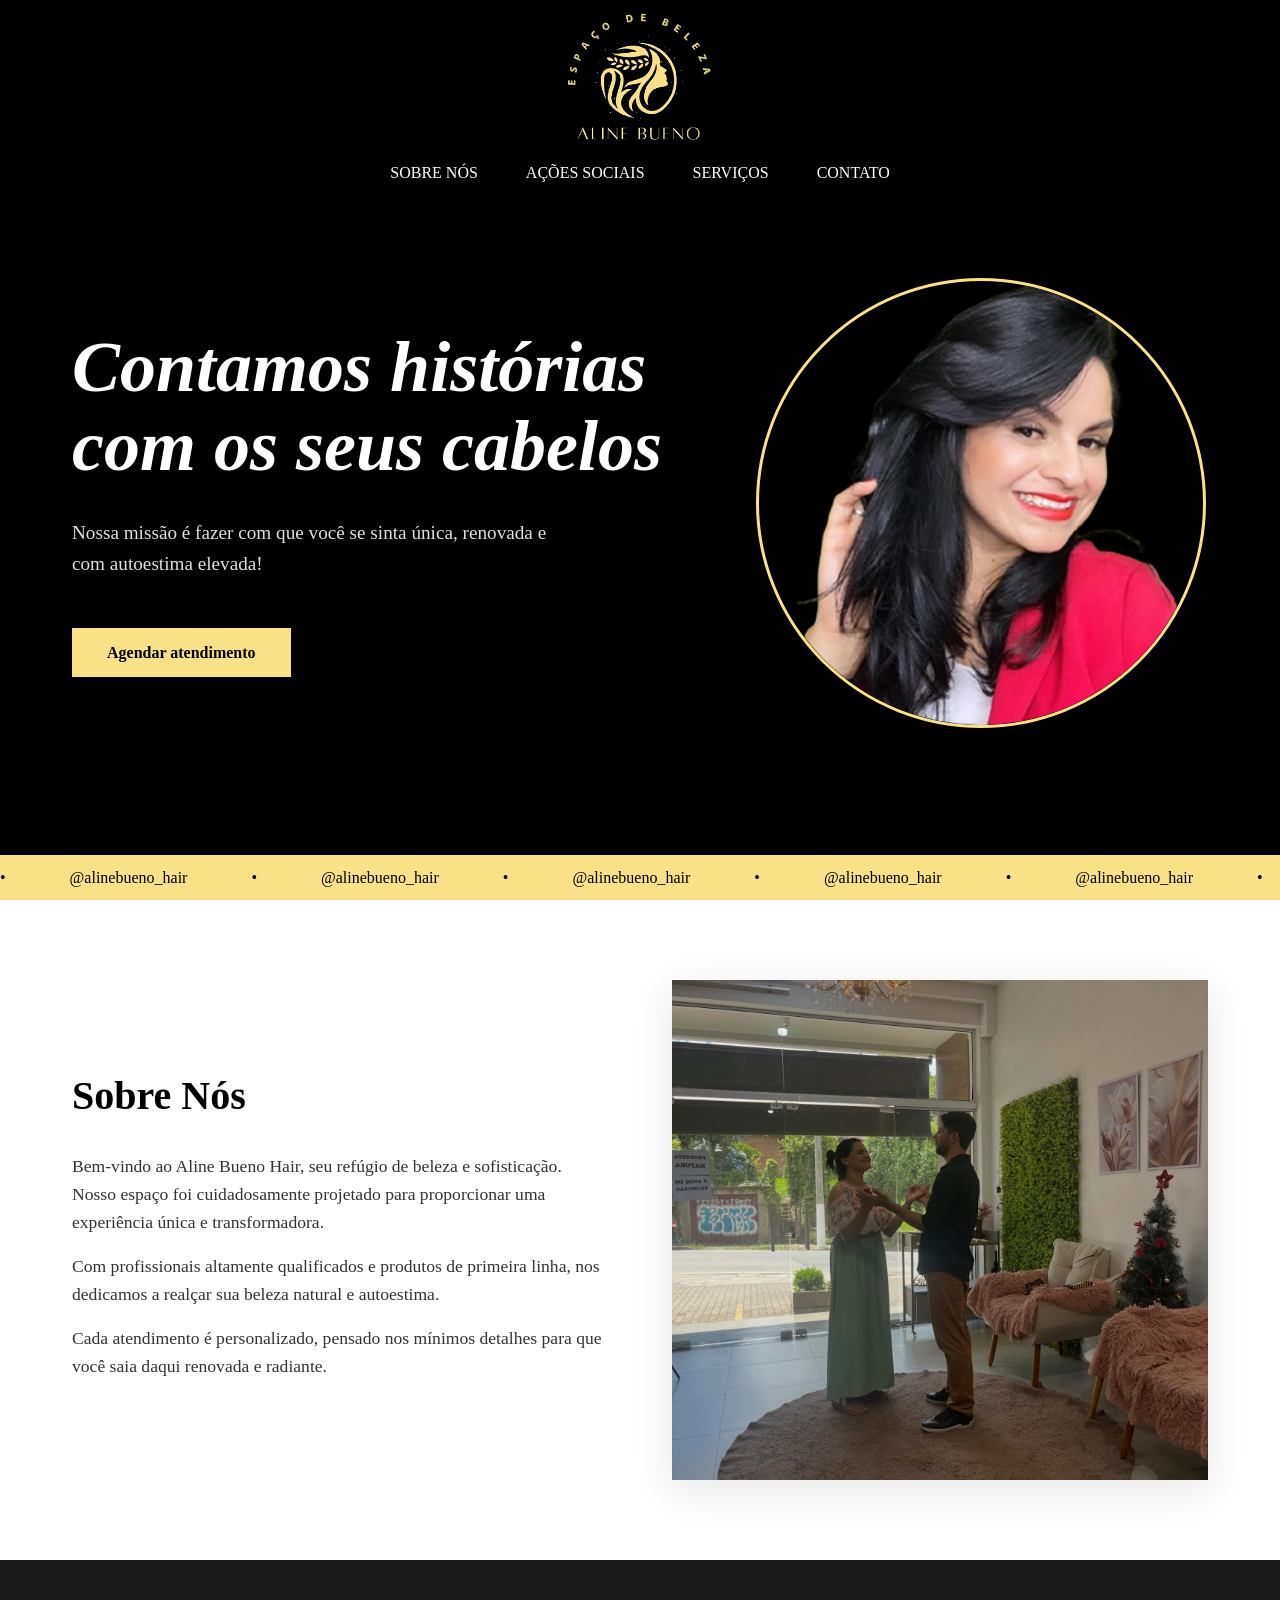
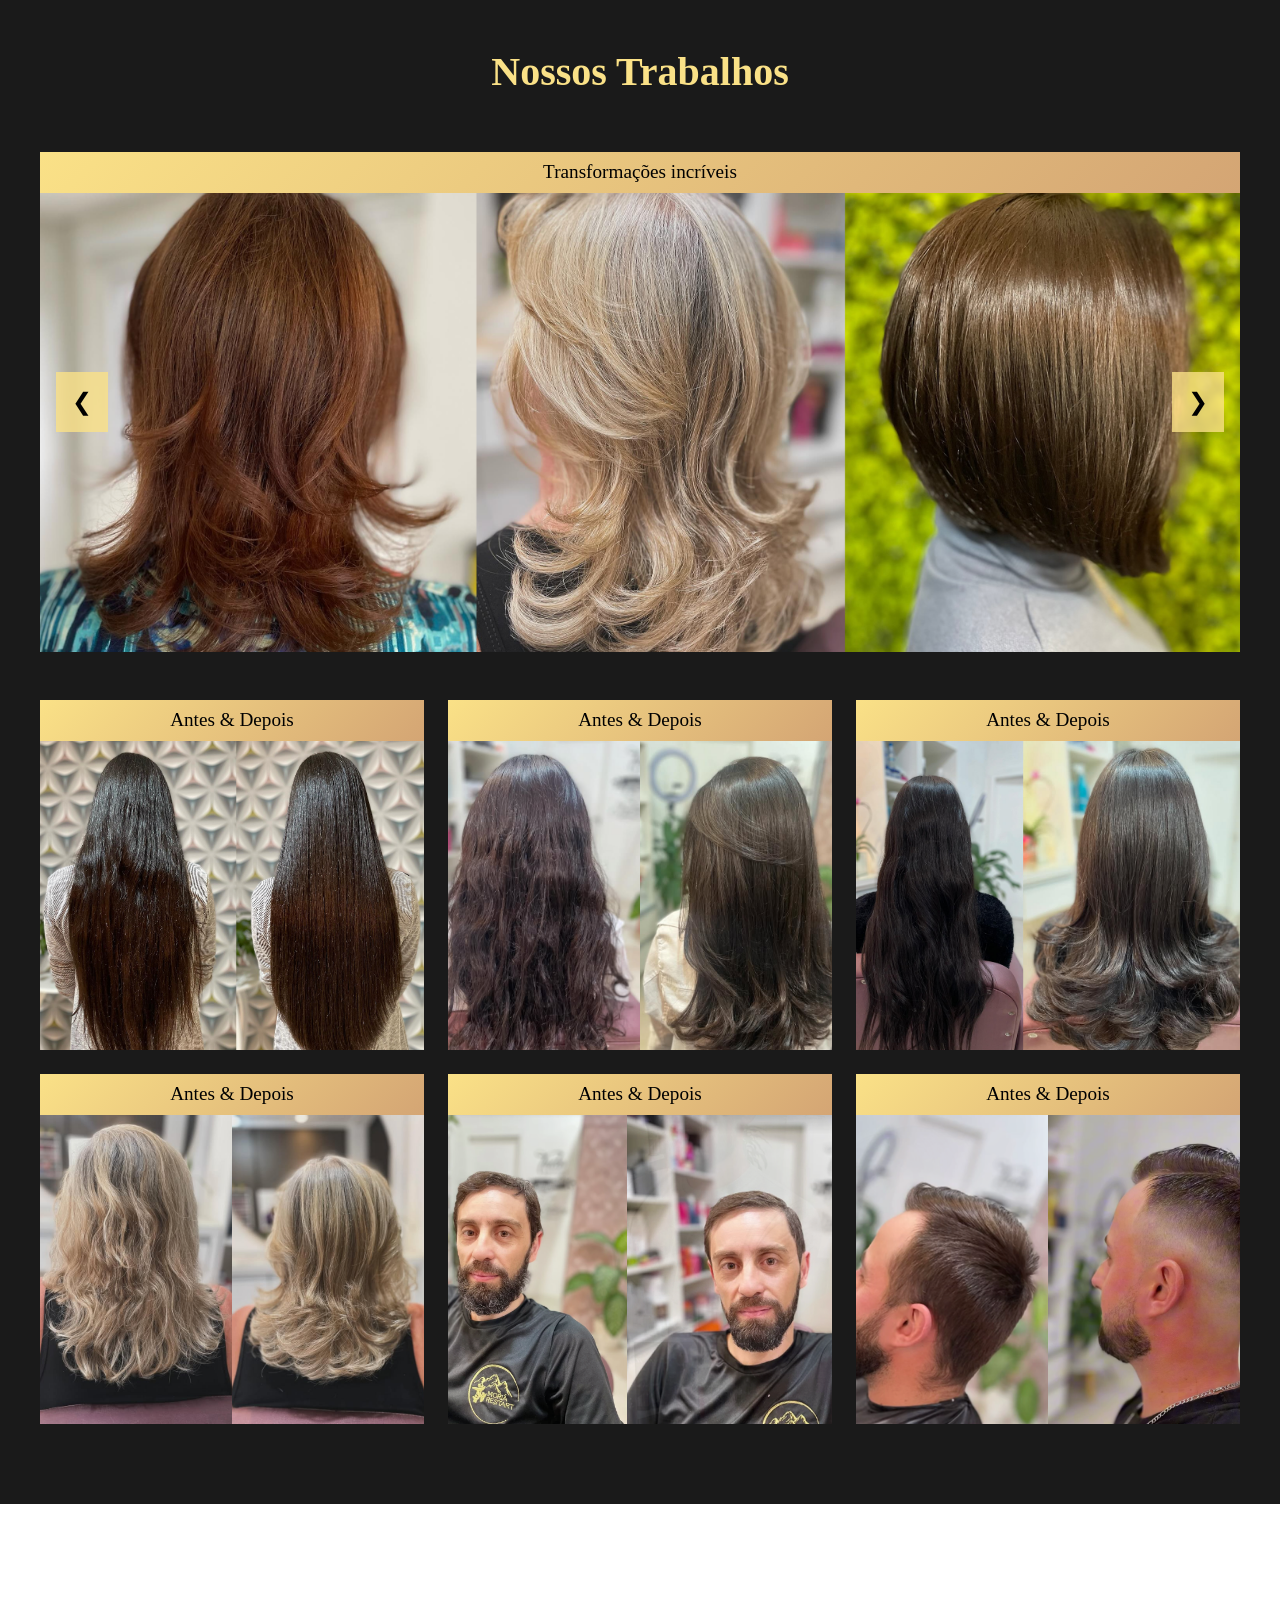
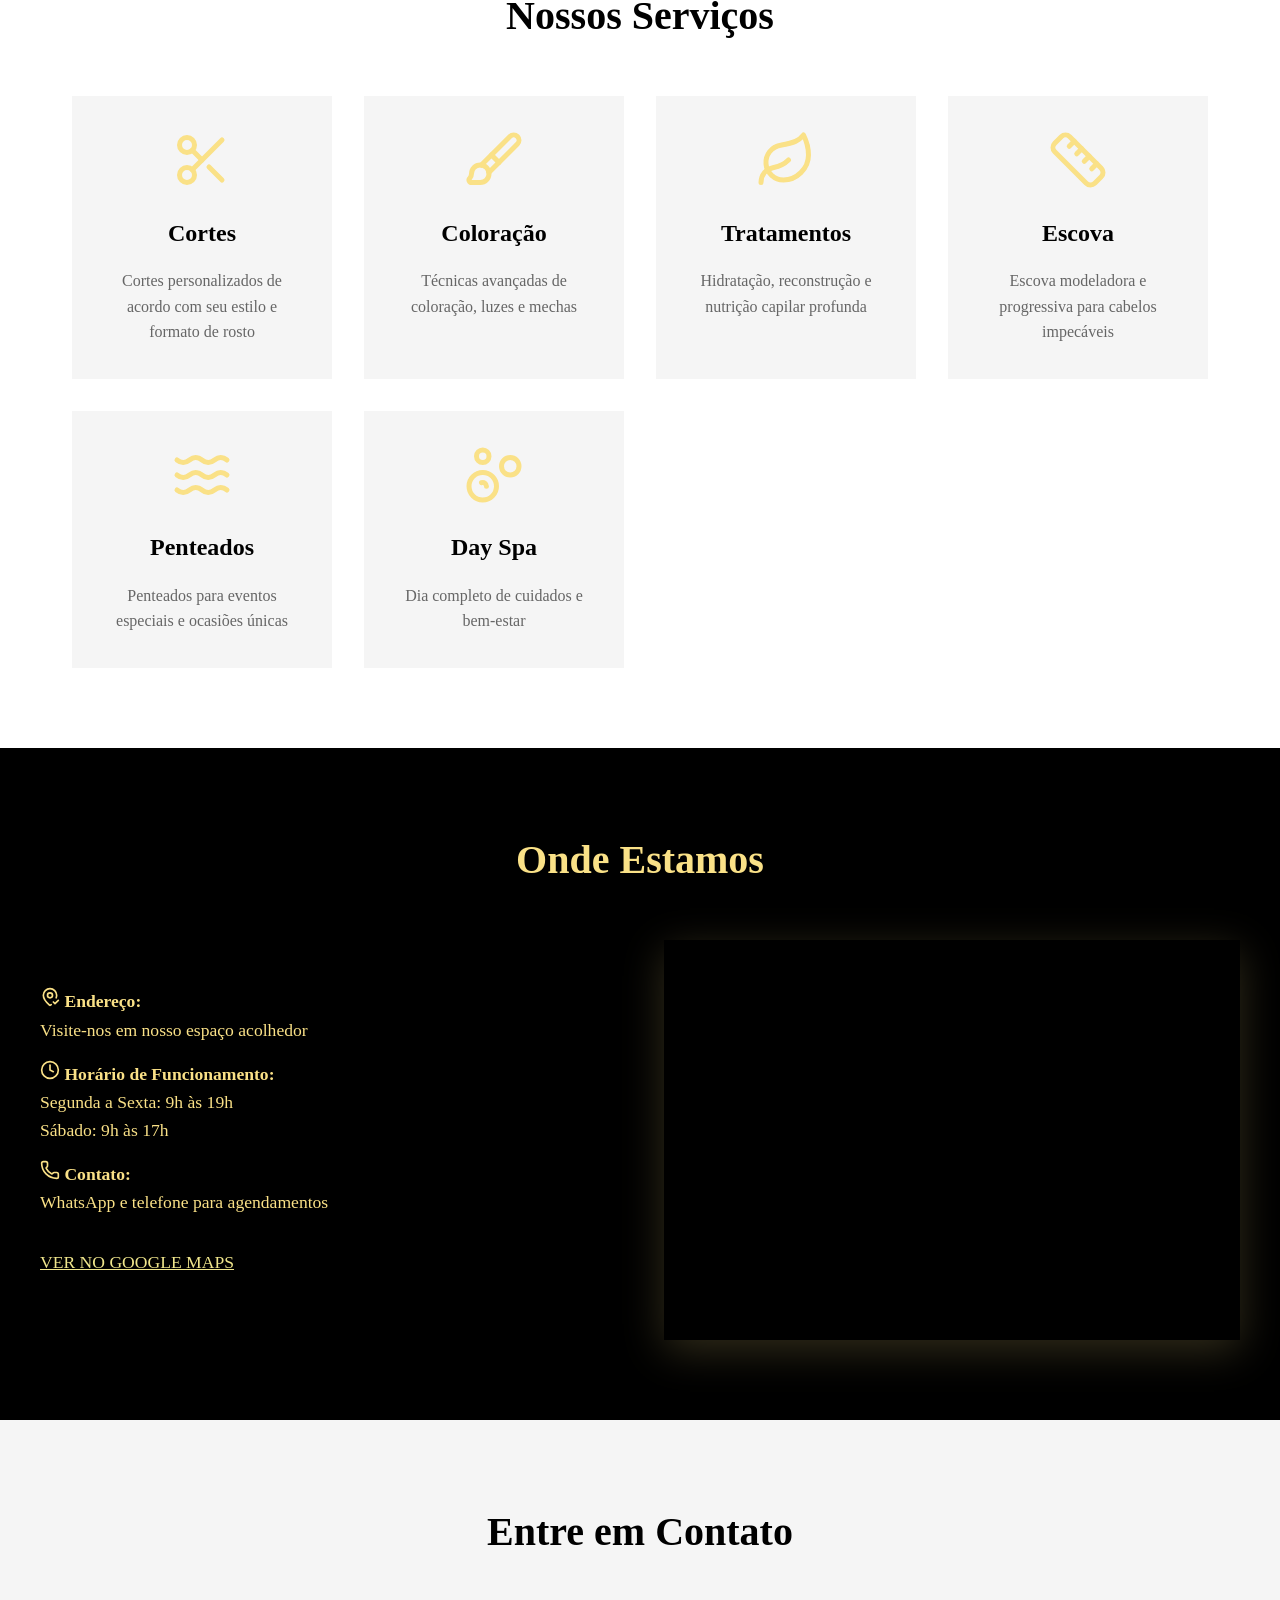
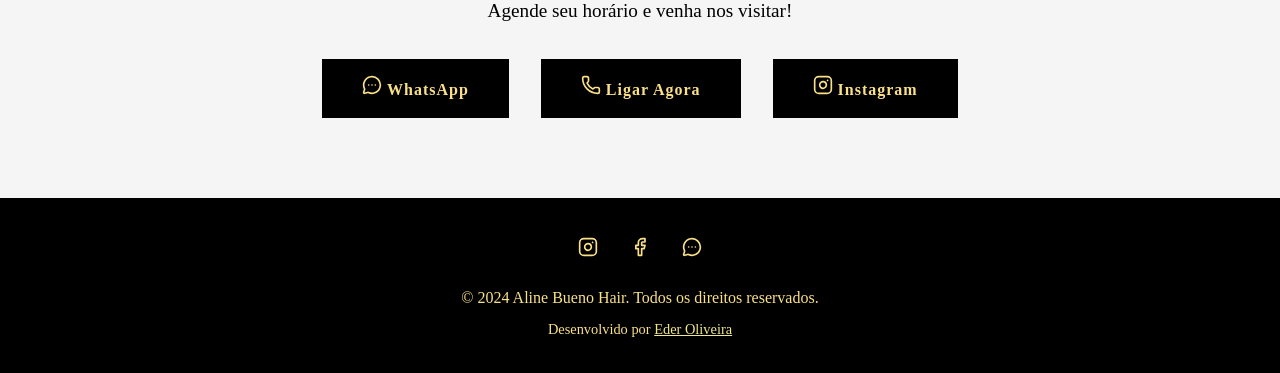
==== commit 6bb1bd70: "updated marquee section on hero" ====
--- a/index.html
+++ b/index.html
@@ -1,5 +1,6 @@
 <!DOCTYPE html>
 <html lang="pt-BR">
+
 <head>
     <meta charset="UTF-8">
     <meta name="viewport" content="width=device-width, initial-scale=1.0">
@@ -8,43 +9,87 @@
     <link rel="icon" type="image/png" href="assets/icon.png">
     <link rel="stylesheet" href="https://unpkg.com/aos@next/dist/aos.css" />
 </head>
+
 <body>
     <!-- Header -->
-<header>
-    <nav data-aos="fade-down">
-        <div class="logo-container">
-            <img src="assets/navbar-logo.png" alt="Aline Bueno Logo" class="nav-logo-img">
-        </div>
-        <ul class="nav-links">
-            <li><a href="#sobre">Sobre nós</a></li> <li><a href="acoes-sociais.html">Ações sociais</a></li> <li><a href="#servicos">Serviços</a></li> <li><a href="#contato">Contato</a></li>
-        </ul>
-    </nav>
-</header>
+    <header>
+        <nav data-aos="fade-down">
+            <div class="logo-container">
+                <img src="assets/navbar-logo.png" alt="Aline Bueno Logo" class="nav-logo-img">
+            </div>
+            <ul class="nav-links">
+                <li><a href="#sobre">Sobre nós</a></li>
+                <li><a href="acoes-sociais.html">Ações sociais</a></li>
+                <li><a href="#servicos">Serviços</a></li>
+                <li><a href="#contato">Contato</a></li>
+            </ul>
+        </nav>
+    </header>
     <!-- Hero Section -->
-<section id="home" class="hero-new">
-    <div class="hero-container">
-        <div data-aos="fade-right" class="hero-text-content">
-            <h1 class="hero-title">Contamos histórias com os seus cabelos</h1> <p class="hero-subtitle">Nossa missão é fazer com que você se sinta única, renovada e com autoestima elevada!</p> <a href="https://wa.me/5554992411904" target="_blank" class="hero-cta">Agendar atendimento</a> 
-        </div>
-        <div class="hero-image-wrapper">
-            <div data-aos="fade-left" class="profile-circle">
-                <img src="assets/aline-profile.png" alt="Aline Bueno"> 
-            </div>
-        </div>
-    </div>
-    <div class="golden-bar">
-        <div class="marquee">
-            Espaço de Beleza Aline Bueno Hair • Espaço de Beleza Aline Bueno Hair • Espaço de Beleza Aline Bueno Hair • Espaço de Beleza Aline Bueno Hair • Espaço de Beleza Aline Bueno Hair • Espaço de Beleza Aline Bueno Hair • Espaço de Beleza Aline Bueno Hair • Espaço de Beleza Aline Bueno Hair • </div>
-    </div>
-</section>
+    <section id="home" class="hero-new">
+        <div class="hero-container">
+            <div data-aos="fade-right" class="hero-text-content">
+                <h1 class="hero-title">Contamos histórias com os seus cabelos</h1>
+                <p class="hero-subtitle">Nossa missão é fazer com que você se sinta única, renovada e com autoestima
+                    elevada!</p> <a href="https://wa.me/5554992411904" target="_blank" class="hero-cta">Agendar
+                    atendimento</a>
+            </div>
+            <div class="hero-image-wrapper">
+                <div data-aos="fade-left" class="profile-circle">
+                    <img src="assets/aline-profile.png" alt="Aline Bueno">
+                </div>
+            </div>
+        </div>
+        <div class="mk-ticker">
+            <div class="mk-ticker__track">
+                <span>•</span>
+                <span>@alinebueno_hair</span>
+                <span>•</span>
+                <span>@alinebueno_hair</span>
+                <span>•</span>
+                <span>@alinebueno_hair</span>
+
+                <span>•</span>
+                <span>@alinebueno_hair</span>
+                <span>•</span>
+                <span>@alinebueno_hair</span>
+                <span>•</span>
+                <span>@alinebueno_hair</span>
+
+                <span>•</span>
+                <span>@alinebueno_hair</span>
+                <span>•</span>
+                <span>@alinebueno_hair</span>
+                <span>•</span>
+                <span>@alinebueno_hair</span>
+
+                <span>•</span>
+                <span>@alinebueno_hair</span>
+                <span>•</span>
+                <span>@alinebueno_hair</span>
+                <span>•</span>
+                <span>@alinebueno_hair</span>
+
+                <span>•</span>
+                <span>@alinebueno_hair</span>
+                <span>•</span>
+                <span>@alinebueno_hair</span>
+                <span>•</span>
+                <span>@alinebueno_hair</span>
+            </div>
+        </div>
+    </section>
 
     <!-- About Section -->
     <section id="sobre" class="about">
         <div data-aos="fade-right" class="about-text">
             <h2>Sobre Nós</h2>
-            <p>Bem-vindo ao Aline Bueno Hair, seu refúgio de beleza e sofisticação. Nosso espaço foi cuidadosamente projetado para proporcionar uma experiência única e transformadora.</p>
-            <p>Com profissionais altamente qualificados e produtos de primeira linha, nos dedicamos a realçar sua beleza natural e autoestima.</p>
-            <p>Cada atendimento é personalizado, pensado nos mínimos detalhes para que você saia daqui renovada e radiante.</p>
+            <p>Bem-vindo ao Aline Bueno Hair, seu refúgio de beleza e sofisticação. Nosso espaço foi cuidadosamente
+                projetado para proporcionar uma experiência única e transformadora.</p>
+            <p>Com profissionais altamente qualificados e produtos de primeira linha, nos dedicamos a realçar sua beleza
+                natural e autoestima.</p>
+            <p>Cada atendimento é personalizado, pensado nos mínimos detalhes para que você saia daqui renovada e
+                radiante.</p>
         </div>
         <div data-aos="fade-left" class="about-image">
             <img src="assets/aline-jhonata.jpg" alt="Espaço Aline Bueno">
@@ -54,7 +99,7 @@
     <!-- Gallery Section -->
     <section id="galeria" class="gallery">
         <h2>Nossos Trabalhos</h2>
-        
+
         <!-- Carousel -->
         <div class="carousel-container">
             <button class="carousel-btn prev" onclick="moveCarousel(-1)">❮</button>
@@ -146,16 +191,18 @@
         <h2>Onde Estamos</h2>
         <div class="location-content">
             <div class="location-info">
-                <p><img class="location-icon" src="assets/map-pin-check.svg" alt="Endereço"></img><strong> Endereço:</strong><br>
-                Visite-nos em nosso espaço acolhedor</p>
-                
-                <p><img class="location-icon" src="assets/clock-4.svg" alt="Horário de Funcionamento"></img><strong> Horário de Funcionamento:</strong><br>
-                Segunda a Sexta: 9h às 19h<br>
-                Sábado: 9h às 17h</p>
-                
+                <p><img class="location-icon" src="assets/map-pin-check.svg" alt="Endereço"></img><strong>
+                        Endereço:</strong><br>
+                    Visite-nos em nosso espaço acolhedor</p>
+
+                <p><img class="location-icon" src="assets/clock-4.svg" alt="Horário de Funcionamento"></img><strong>
+                        Horário de Funcionamento:</strong><br>
+                    Segunda a Sexta: 9h às 19h<br>
+                    Sábado: 9h às 17h</p>
+
                 <p><img class="location-icon" src="assets/phone.svg" alt="Contato"></img><strong> Contato:</strong><br>
-                WhatsApp e telefone para agendamentos</p>
-                
+                    WhatsApp e telefone para agendamentos</p>
+
                 <p style="margin-top: 2rem;">
                     <a href="https://maps.app.goo.gl/GzDoquA1iahscAwU8" target="_blank" class="cta-button">
                         VER NO GOOGLE MAPS
@@ -163,7 +210,10 @@
                 </p>
             </div>
             <div class="map-container">
-<iframe src="https://www.google.com/maps/embed?pb=!1m18!1m12!1m3!1d11303.819686106044!2d-51.09547953933273!3d-29.11717548922091!2m3!1f0!2f0!3f0!3m2!1i1024!2i768!4f13.1!3m3!1m2!1s0x951ebfc5d3814fa1%3A0x6d3846a68bce61f5!2sEspa%C3%A7o%20de%20beleza%20Aline%20Bueno!5e0!3m2!1spt-BR!2sbr!4v1772829096766!5m2!1spt-BR!2sbr" width="600" height="450" style="border:0;" allowfullscreen="" loading="lazy" referrerpolicy="no-referrer-when-downgrade"></iframe>
+                <iframe
+                    src="https://www.google.com/maps/embed?pb=!1m18!1m12!1m3!1d11303.819686106044!2d-51.09547953933273!3d-29.11717548922091!2m3!1f0!2f0!3f0!3m2!1i1024!2i768!4f13.1!3m3!1m2!1s0x951ebfc5d3814fa1%3A0x6d3846a68bce61f5!2sEspa%C3%A7o%20de%20beleza%20Aline%20Bueno!5e0!3m2!1spt-BR!2sbr!4v1772829096766!5m2!1spt-BR!2sbr"
+                    width="600" height="450" style="border:0;" allowfullscreen="" loading="lazy"
+                    referrerpolicy="no-referrer-when-downgrade"></iframe>
             </div>
         </div>
     </section>
@@ -188,21 +238,26 @@
     <!-- Footer -->
     <footer>
         <div class="social-links">
-            <a href="https://www.instagram.com/alinebueno_hair" target="_blank"><img class="location-icon" src="assets/instagram.svg" alt="Instagram"></a>
-            <a href="https://facebook.com/alinebuenohair" target="_blank"><img class="location-icon" src="assets/facebook.svg" alt="Facebook"></a>
-            <a href="https://wa.me/5554992411904" target="_blank"><img class="location-icon" src="assets/message-circle-more.svg" alt="WhatsApp"></a>
+            <a href="https://www.instagram.com/alinebueno_hair" target="_blank"><img class="location-icon"
+                    src="assets/instagram.svg" alt="Instagram"></a>
+            <a href="https://facebook.com/alinebuenohair" target="_blank"><img class="location-icon"
+                    src="assets/facebook.svg" alt="Facebook"></a>
+            <a href="https://wa.me/5554992411904" target="_blank"><img class="location-icon"
+                    src="assets/message-circle-more.svg" alt="WhatsApp"></a>
         </div>
         <p>&copy; 2024 Aline Bueno Hair. Todos os direitos reservados.</p>
-        <p style="margin-top: 0.5rem; font-size: 0.9rem;">Desenvolvido por <a href="https://mekimi.com.br" target="_blank">Eder Oliveira</a></p>
+        <p style="margin-top: 0.5rem; font-size: 0.9rem;">Desenvolvido por <a href="https://mekimi.com.br"
+                target="_blank">Eder Oliveira</a></p>
     </footer>
 
 
-<script src="script/script.js"></script>
-  <script src="https://unpkg.com/aos@next/dist/aos.js"></script>
-  <script>
-    AOS.init({
-        duration: 800
-    });
-  </script>
+    <script src="script/script.js"></script>
+    <script src="https://unpkg.com/aos@next/dist/aos.js"></script>
+    <script>
+        AOS.init({
+            duration: 800
+        });
+    </script>
 </body>
+
 </html>
--- a/style/style.css
+++ b/style/style.css
@@ -31,7 +31,7 @@
     width: 100%;
     top: 0;
     z-index: 1000;
-    box-shadow: 0 2px 10px rgba(0,0,0,0.3);
+    box-shadow: 0 2px 10px rgba(0, 0, 0, 0.3);
 }
 
 .logo-container {
@@ -147,33 +147,6 @@
     object-fit: cover;
 }
 
-/* Barra Dourada e Letreiro (Marquee) */
-.golden-bar {
-    background-color: var(--gold);
-    height: 60px;
-    display: flex;
-    align-items: center;
-    overflow: hidden;
-    white-space: nowrap;
-}
-
-.marquee {
-    display: inline-block;
-    animation: marquee 20s linear infinite;
-}
-
-.marquee span {
-    font-family: 'Playfair Display', serif;
-    font-size: 1.5rem;
-    color: var(--black);
-    padding-right: 50px;
-    font-weight: bold;
-}
-
-@keyframes marquee {
-    from { transform: translateX(0); }
-    to { transform: translateX(-50%); }
-}
 
 /* About Section */
 .about {
@@ -203,7 +176,7 @@
     height: 500px;
     background: var(--light-gray);
     overflow: hidden;
-    box-shadow: 0 10px 40px rgba(0,0,0,0.1);
+    box-shadow: 0 10px 40px rgba(0, 0, 0, 0.1);
 }
 
 .about-image img {
@@ -306,8 +279,13 @@
     background: var(--gold);
 }
 
-.carousel-btn.prev { left: 1rem; }
-.carousel-btn.next { right: 1rem; }
+.carousel-btn.prev {
+    left: 1rem;
+}
+
+.carousel-btn.next {
+    right: 1rem;
+}
 
 /* Services Section */
 .services {
@@ -339,7 +317,7 @@
 
 .service-card:hover {
     transform: translateY(-10px);
-    box-shadow: 0 15px 40px rgba(0,0,0,0.1);
+    box-shadow: 0 15px 40px rgba(0, 0, 0, 0.1);
     border-color: var(--gold);
 }
 
@@ -354,7 +332,9 @@
     color: var(--black);
 }
 
-.service-card p { color: #666; }
+.service-card p {
+    color: #666;
+}
 
 /* Location Section */
 .location {
@@ -383,9 +363,17 @@
     margin: 0;
 }
 
-.location-info { font-size: 1.1rem; }
-.location-info p { margin-bottom: 1rem; }
-.location-info strong { color: var(--gold); }
+.location-info {
+    font-size: 1.1rem;
+}
+
+.location-info p {
+    margin-bottom: 1rem;
+}
+
+.location-info strong {
+    color: var(--gold);
+}
 
 .map-container {
     width: 100%;
@@ -457,7 +445,9 @@
     transition: opacity 0.3s;
 }
 
-.social-links a:hover { opacity: 0.7; }
+.social-links a:hover {
+    opacity: 0.7;
+}
 
 /* Animações */
 @keyframes fadeInUp {
@@ -465,18 +455,23 @@
         opacity: 0;
         transform: translateY(30px);
     }
+
     to {
         opacity: 1;
         transform: translateY(0);
     }
 }
 
-.fade-in { animation: fadeInUp 1s ease; }
+.fade-in {
+    animation: fadeInUp 1s ease;
+}
 
 /* RESPONSIVIDADE (MOBILE) */
 @media (max-width: 768px) {
-    nav { padding: 1rem; }
-    
+    nav {
+        padding: 1rem;
+    }
+
     .nav-links {
         gap: 1rem;
         flex-wrap: wrap;
@@ -495,26 +490,45 @@
         text-align: center;
     }
 
-    .hero-title { font-size: 2.5rem; }
-    .hero-subtitle { margin: 0 auto 2rem auto; }
-    .hero-image-wrapper { margin-top: 2rem; }
+    .hero-title {
+        font-size: 2.5rem;
+    }
+
+    .hero-subtitle {
+        margin: 0 auto 2rem auto;
+    }
+
+    .hero-image-wrapper {
+        margin-top: 2rem;
+    }
 
     .profile-circle {
         width: 280px;
         height: 280px;
     }
 
-    .about, .location-content {
+    .about,
+    .location-content {
         grid-template-columns: 1fr;
         gap: 2rem;
         padding: 3rem 1.5rem;
     }
 
-    .about-image { height: 300px; }
-    .carousel-item { height: 300px; }
-
-    .gallery-grid { grid-template-columns: 1fr; }
-    .gallery-item { height: 300px; }
+    .about-image {
+        height: 300px;
+    }
+
+    .carousel-item {
+        height: 300px;
+    }
+
+    .gallery-grid {
+        grid-template-columns: 1fr;
+    }
+
+    .gallery-item {
+        height: 300px;
+    }
 
     .contact-buttons {
         flex-direction: column;
@@ -526,13 +540,96 @@
         max-width: 300px;
     }
 
-    .map-container { height: 300px; }
+    .map-container {
+        height: 300px;
+    }
 }
 
 @media (max-width: 480px) {
-    .hero-title { font-size: 2rem; }
+    .hero-title {
+        font-size: 2rem;
+    }
+
     .profile-circle {
         width: 220px;
         height: 220px;
     }
+}
+
+
+/* Exemplo equivalente ao antigo ".text-top .container" */
+.mk-text-top .mk-container {
+    max-width: 100% !important;
+}
+
+.mk-ticker {
+    width: 100%;
+    overflow: hidden;
+    white-space: nowrap;
+    background-color: var(--gold);
+    /* Cor de fundo */
+    padding: 10px 0;
+    /* Altura da faixa (topo/baixo) */
+    height: 45px;
+    /* Altura da faixa */
+}
+
+.mk-ticker__track {
+    display: flex;
+    animation: mk-ticker-scroll 20s linear infinite;
+    font-family: var(--m-ff);
+    font-size: var(--m-fs);
+    gap: 4rem;
+    color: black;
+}
+
+@keyframes mk-ticker-scroll {
+    0% {
+        transform: translateX(0);
+    }
+
+    100% {
+        transform: translateX(-100%);
+    }
+}
+
+/* Velocidade menor da animação para mobile */
+@media (max-width: 991px) {
+    .mk-ticker__track {
+        animation: mk-ticker-scroll 8s linear infinite;
+        width: 270%;
+    }
+}
+
+/* Barra Dourada e Letreiro (Marquee) */
+.golden-bar {
+    background-color: var(--gold);
+    height: 60px;
+    display: flex;
+    align-items: center;
+    overflow: hidden;
+    white-space: nowrap;
+}
+
+.marquee {
+    display: inline-block;
+    animation: marquee 20s linear infinite;
+}
+
+.marquee span {
+    font-family: 'Playfair Display', serif;
+    font-size: 1.5rem;
+    color: var(--black);
+    padding-right: 50px;
+    font-weight: bold;
+}
+
+@keyframes marquee {
+    from {
+        transform: translateX(0);
+    }
+
+    to {
+        transform: translateX(-50%);
+    }
 }
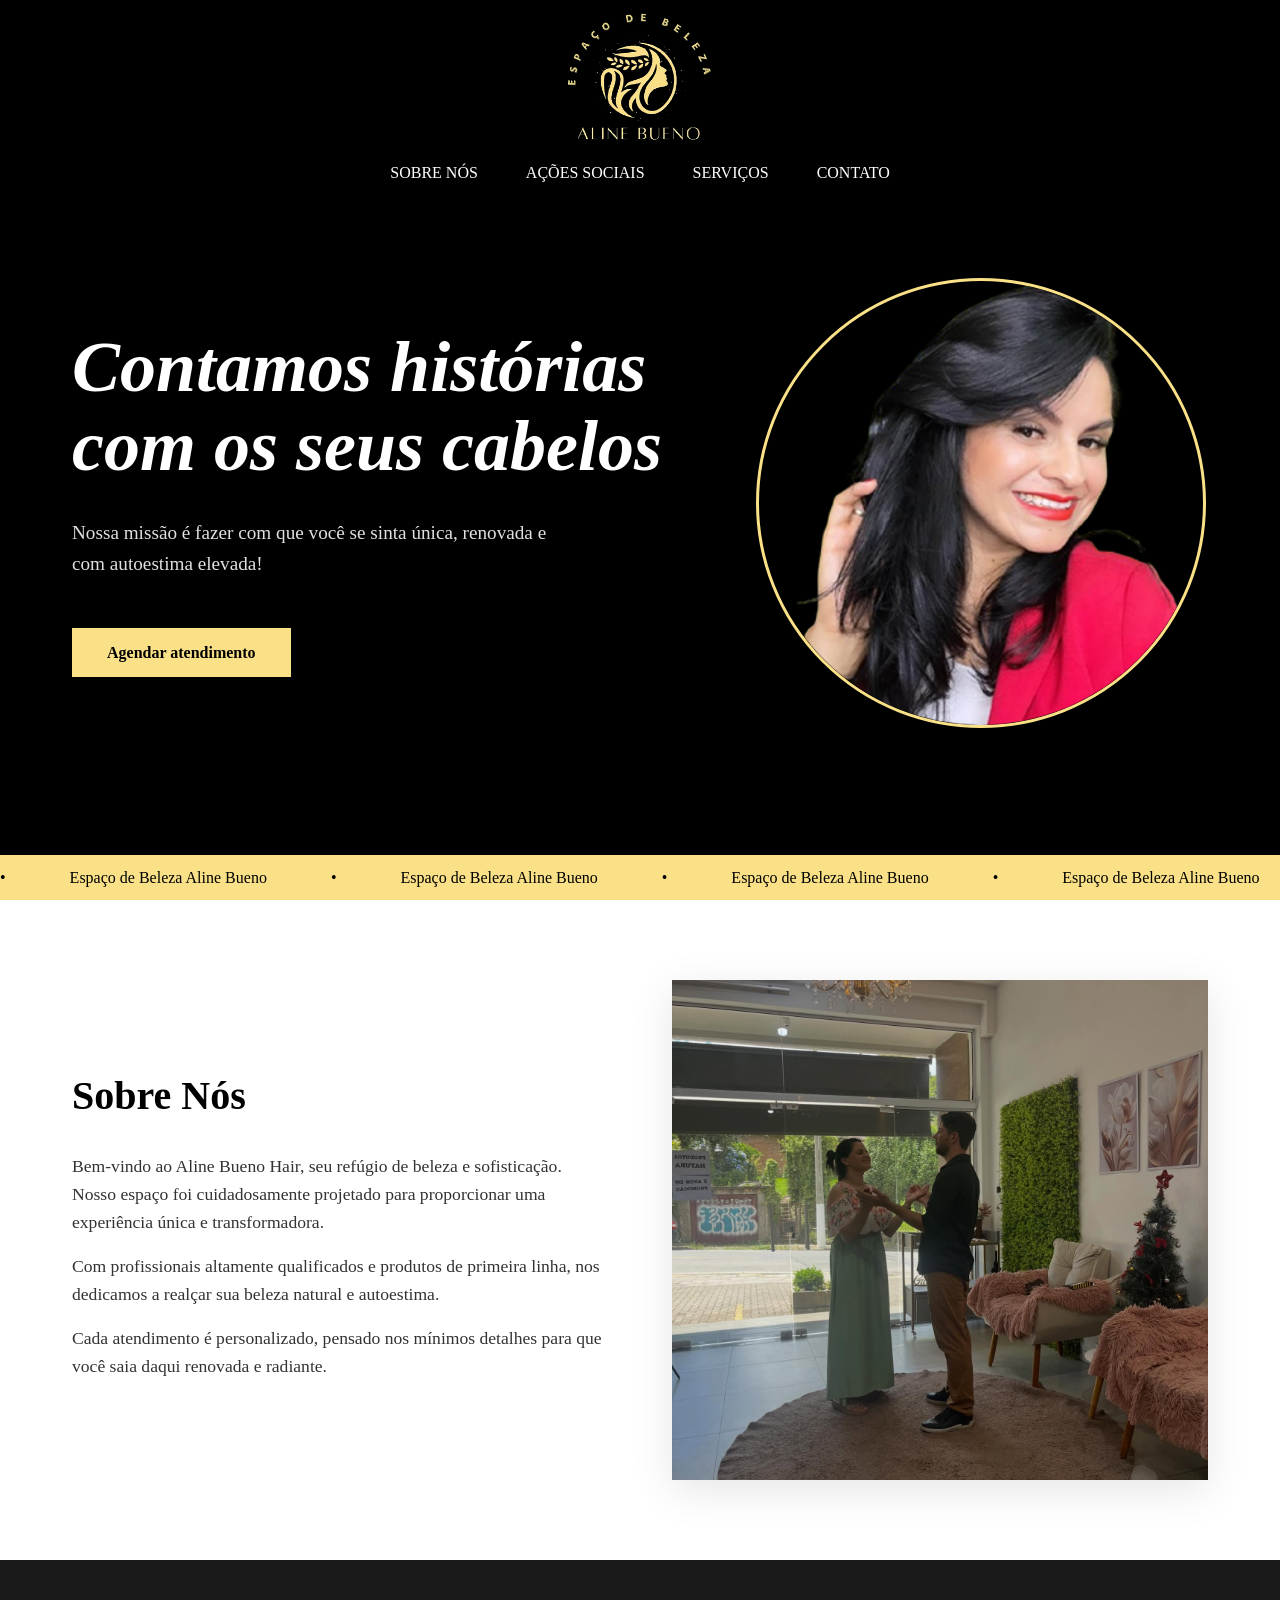
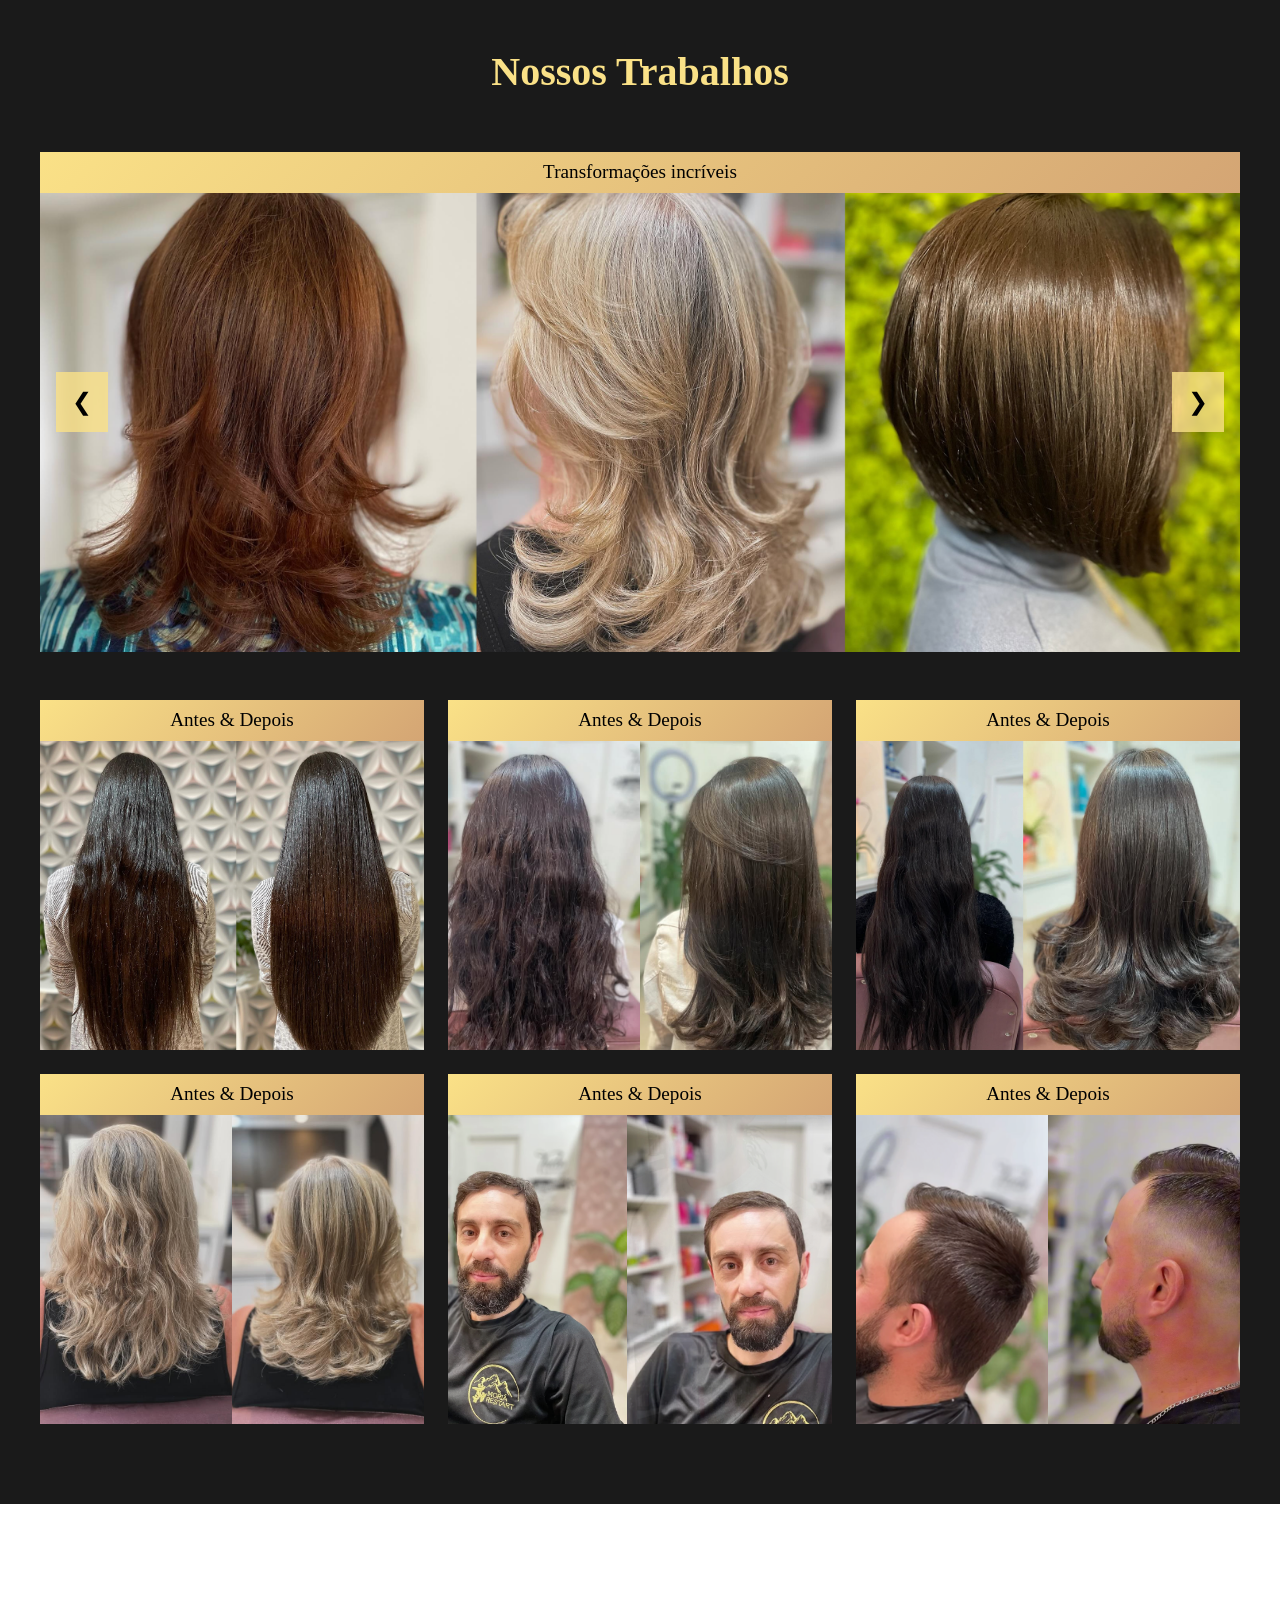
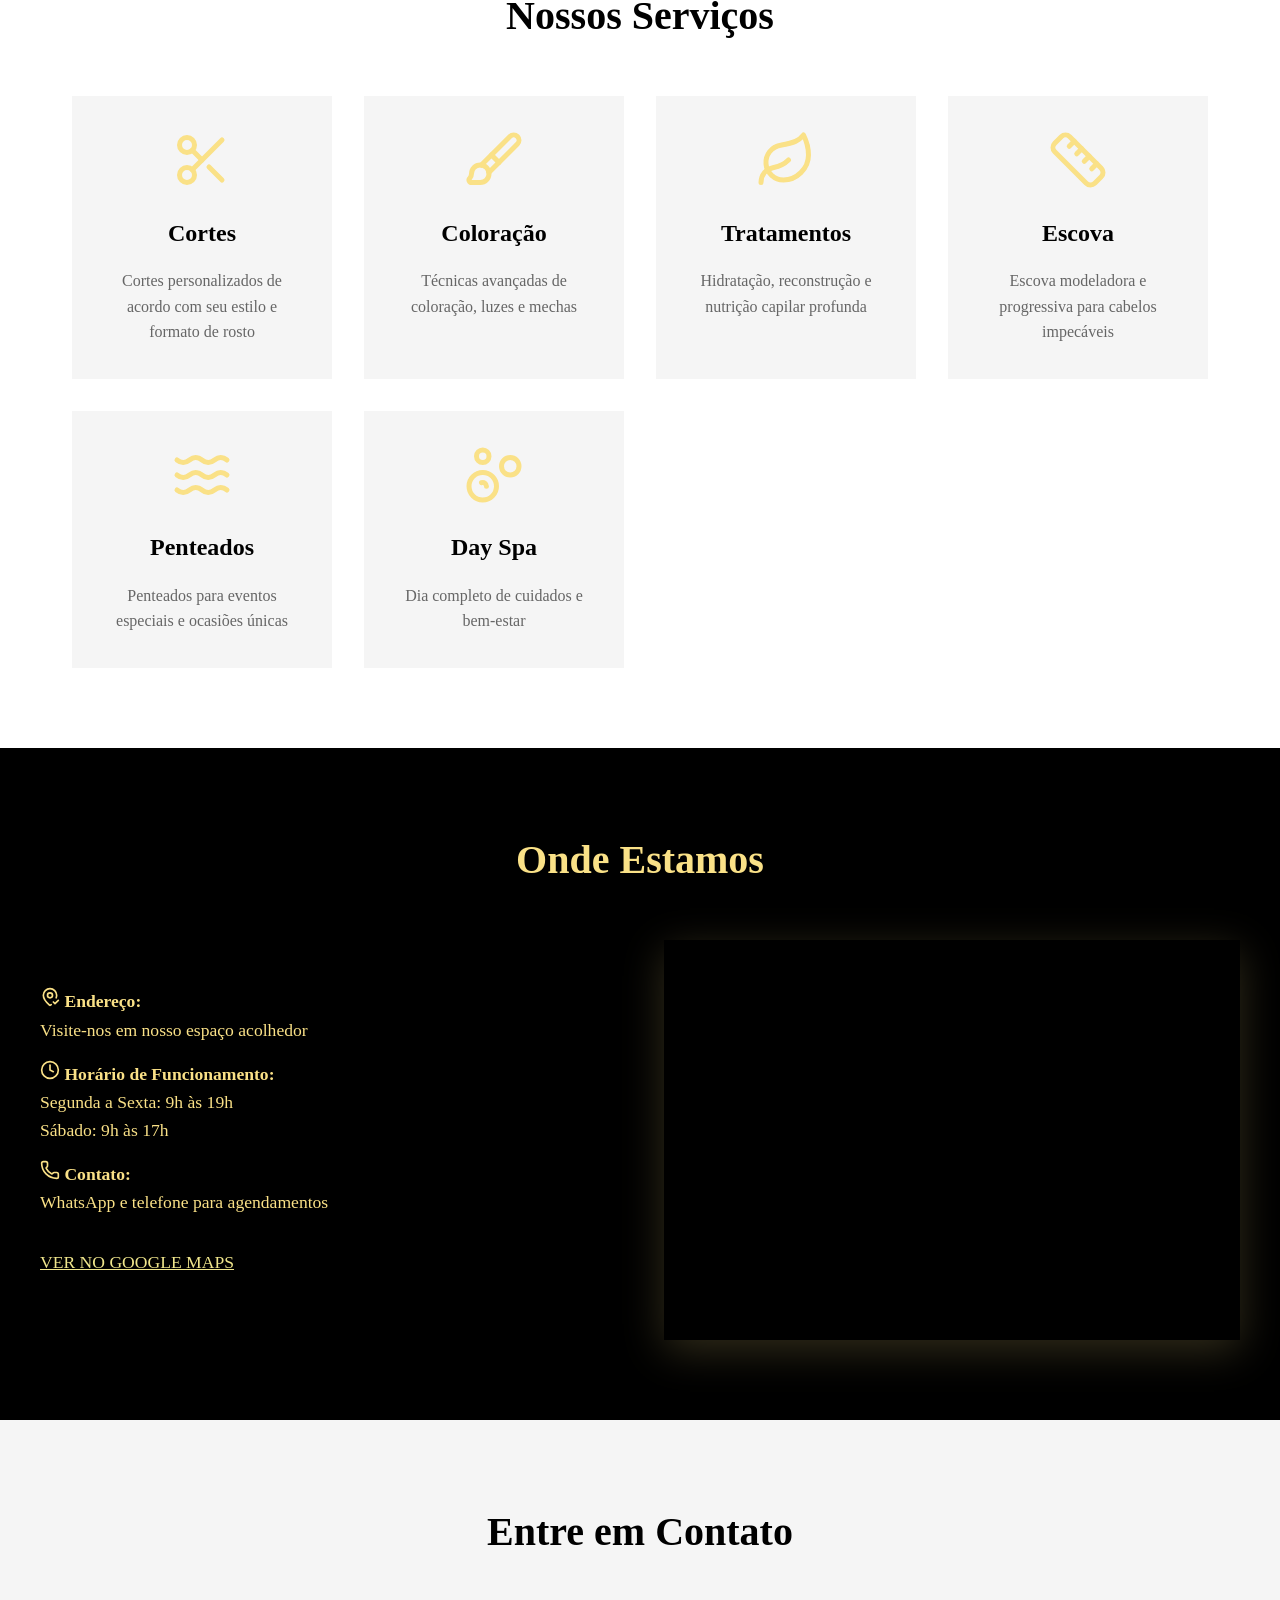
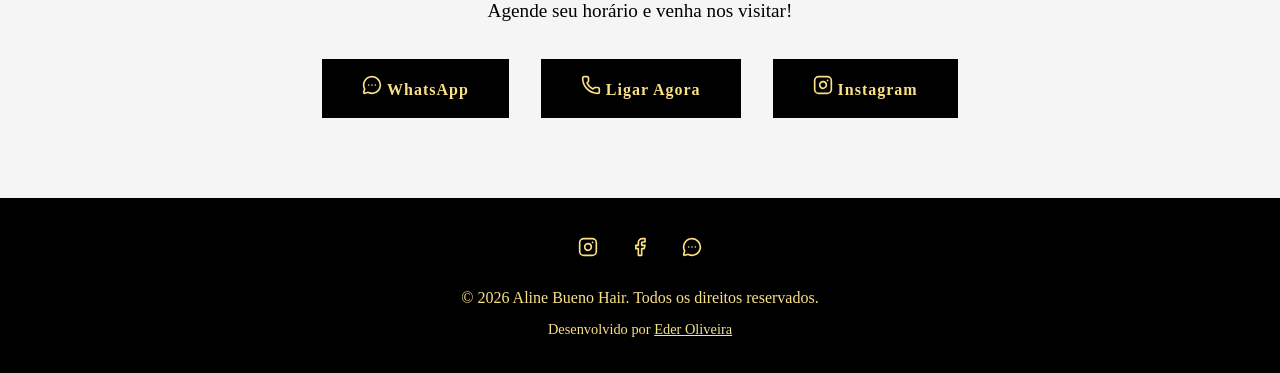
==== commit e88d09bb: "updated rights text on footer" ====
--- a/index.html
+++ b/index.html
@@ -43,39 +43,39 @@
         <div class="mk-ticker">
             <div class="mk-ticker__track">
                 <span>•</span>
-                <span>@alinebueno_hair</span>
-                <span>•</span>
-                <span>@alinebueno_hair</span>
-                <span>•</span>
-                <span>@alinebueno_hair</span>
-
-                <span>•</span>
-                <span>@alinebueno_hair</span>
-                <span>•</span>
-                <span>@alinebueno_hair</span>
-                <span>•</span>
-                <span>@alinebueno_hair</span>
-
-                <span>•</span>
-                <span>@alinebueno_hair</span>
-                <span>•</span>
-                <span>@alinebueno_hair</span>
-                <span>•</span>
-                <span>@alinebueno_hair</span>
-
-                <span>•</span>
-                <span>@alinebueno_hair</span>
-                <span>•</span>
-                <span>@alinebueno_hair</span>
-                <span>•</span>
-                <span>@alinebueno_hair</span>
-
-                <span>•</span>
-                <span>@alinebueno_hair</span>
-                <span>•</span>
-                <span>@alinebueno_hair</span>
-                <span>•</span>
-                <span>@alinebueno_hair</span>
+                <span>Espaço de Beleza Aline Bueno</span>
+                <span>•</span>
+                <span>Espaço de Beleza Aline Bueno</span>
+                <span>•</span>
+                <span>Espaço de Beleza Aline Bueno</span>
+
+                <span>•</span>
+                <span>Espaço de Beleza Aline Bueno</span>
+                <span>•</span>
+                <span>Espaço de Beleza Aline Bueno</span>
+                <span>•</span>
+                <span>Espaço de Beleza Aline Bueno</span>
+
+                <span>•</span>
+                <span>Espaço de Beleza Aline Bueno</span>
+                <span>•</span>
+                <span>Espaço de Beleza Aline Bueno</span>
+                <span>•</span>
+                <span>Espaço de Beleza Aline Bueno</span>
+
+                <span>•</span>
+                <span>Espaço de Beleza Aline Bueno</span>
+                <span>•</span>
+                <span>Espaço de Beleza Aline Bueno</span>
+                <span>•</span>
+                <span>Espaço de Beleza Aline Bueno</span>
+
+                <span>•</span>
+                <span>Espaço de Beleza Aline Bueno</span>
+                <span>•</span>
+                <span>Espaço de Beleza Aline Bueno</span>
+                <span>•</span>
+                <span>Espaço de Beleza Aline Bueno</span>
             </div>
         </div>
     </section>
@@ -245,7 +245,7 @@
             <a href="https://wa.me/5554992411904" target="_blank"><img class="location-icon"
                     src="assets/message-circle-more.svg" alt="WhatsApp"></a>
         </div>
-        <p>&copy; 2024 Aline Bueno Hair. Todos os direitos reservados.</p>
+        <p>&copy; 2026 Aline Bueno Hair. Todos os direitos reservados.</p>
         <p style="margin-top: 0.5rem; font-size: 0.9rem;">Desenvolvido por <a href="https://mekimi.com.br"
                 target="_blank">Eder Oliveira</a></p>
     </footer>
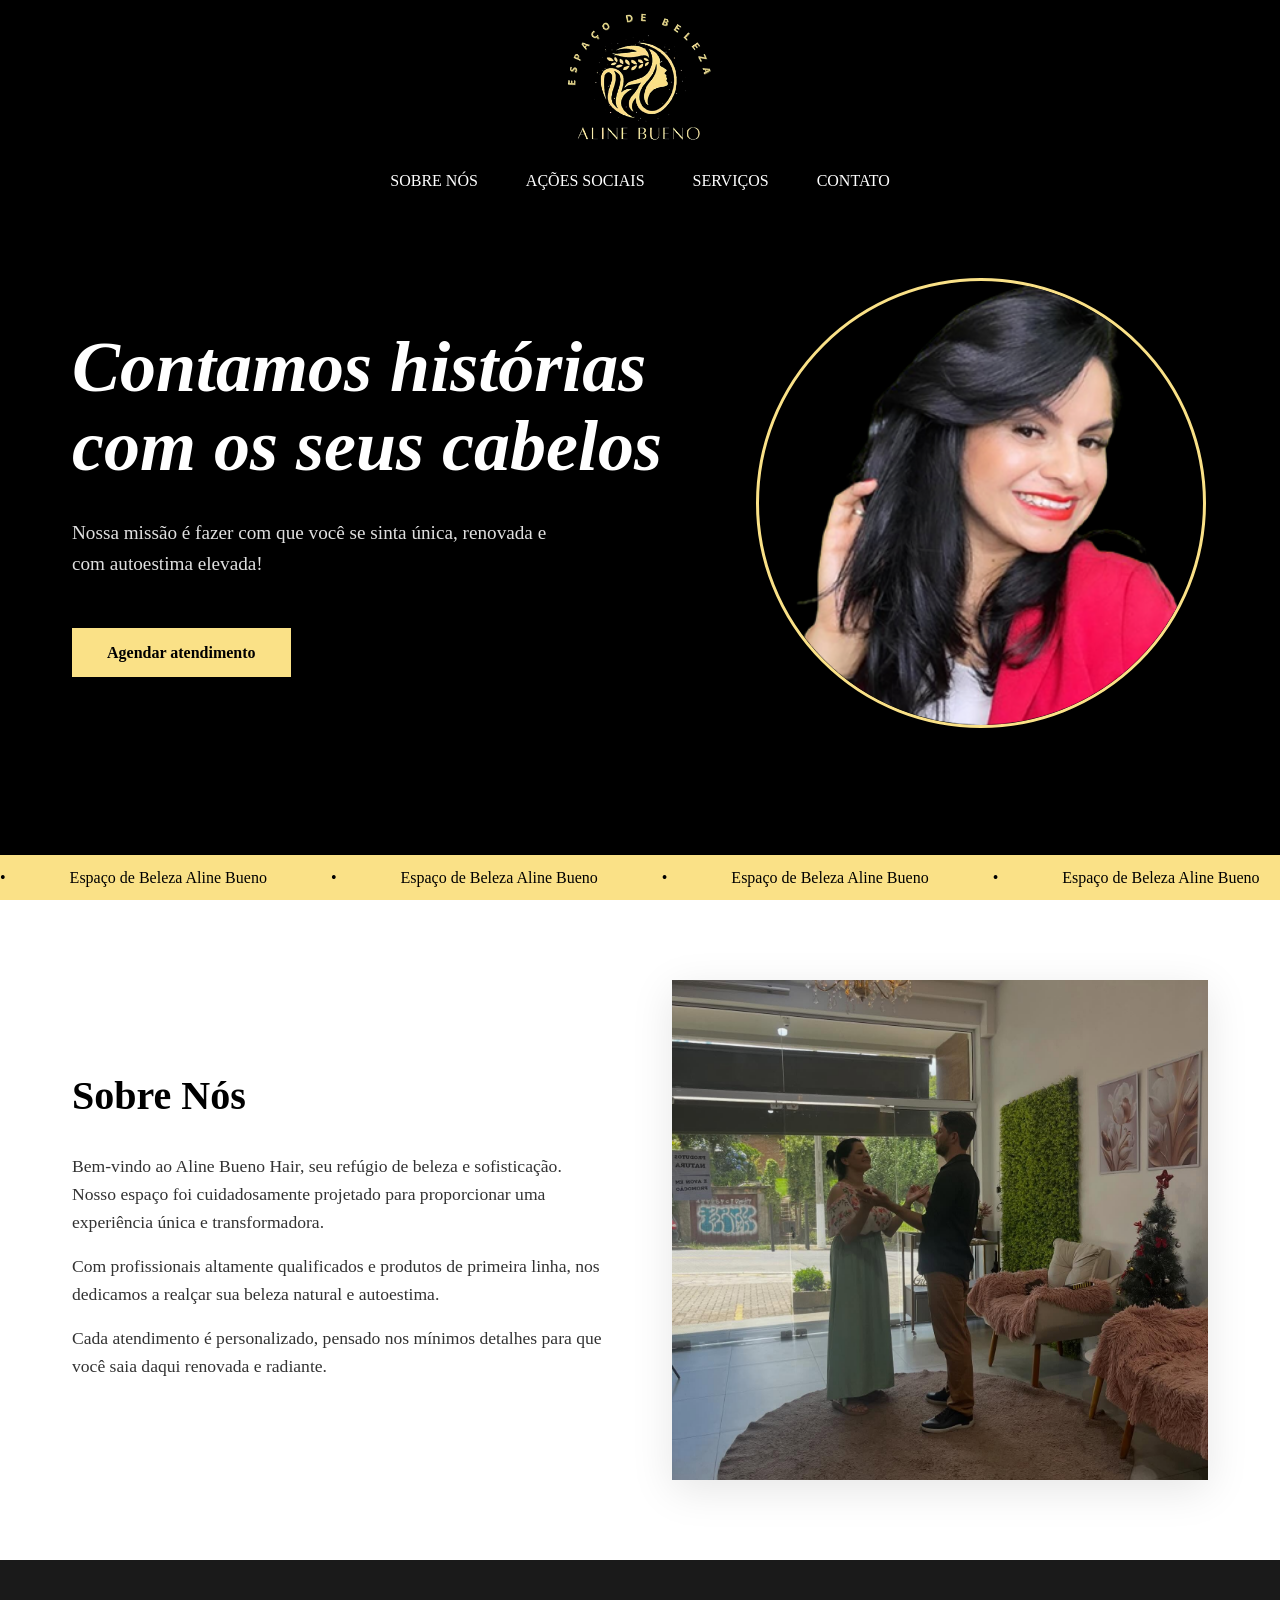
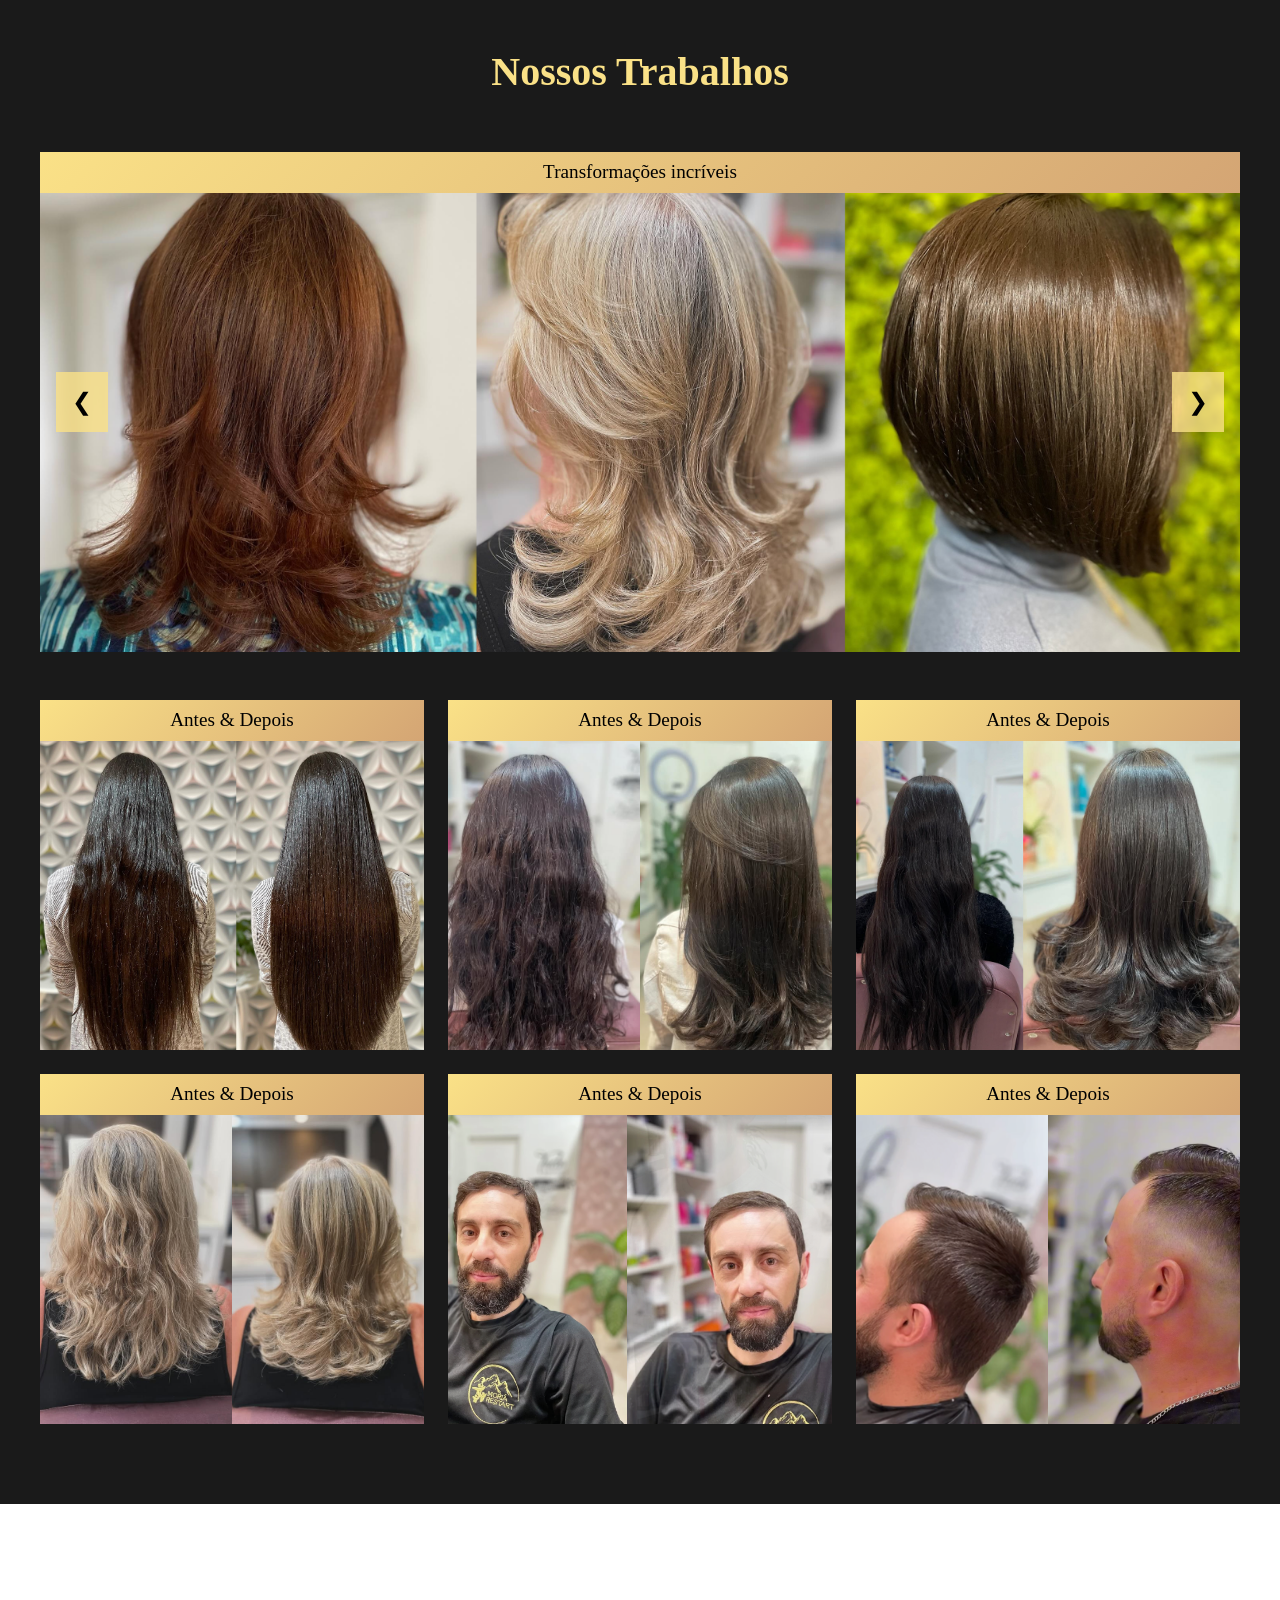
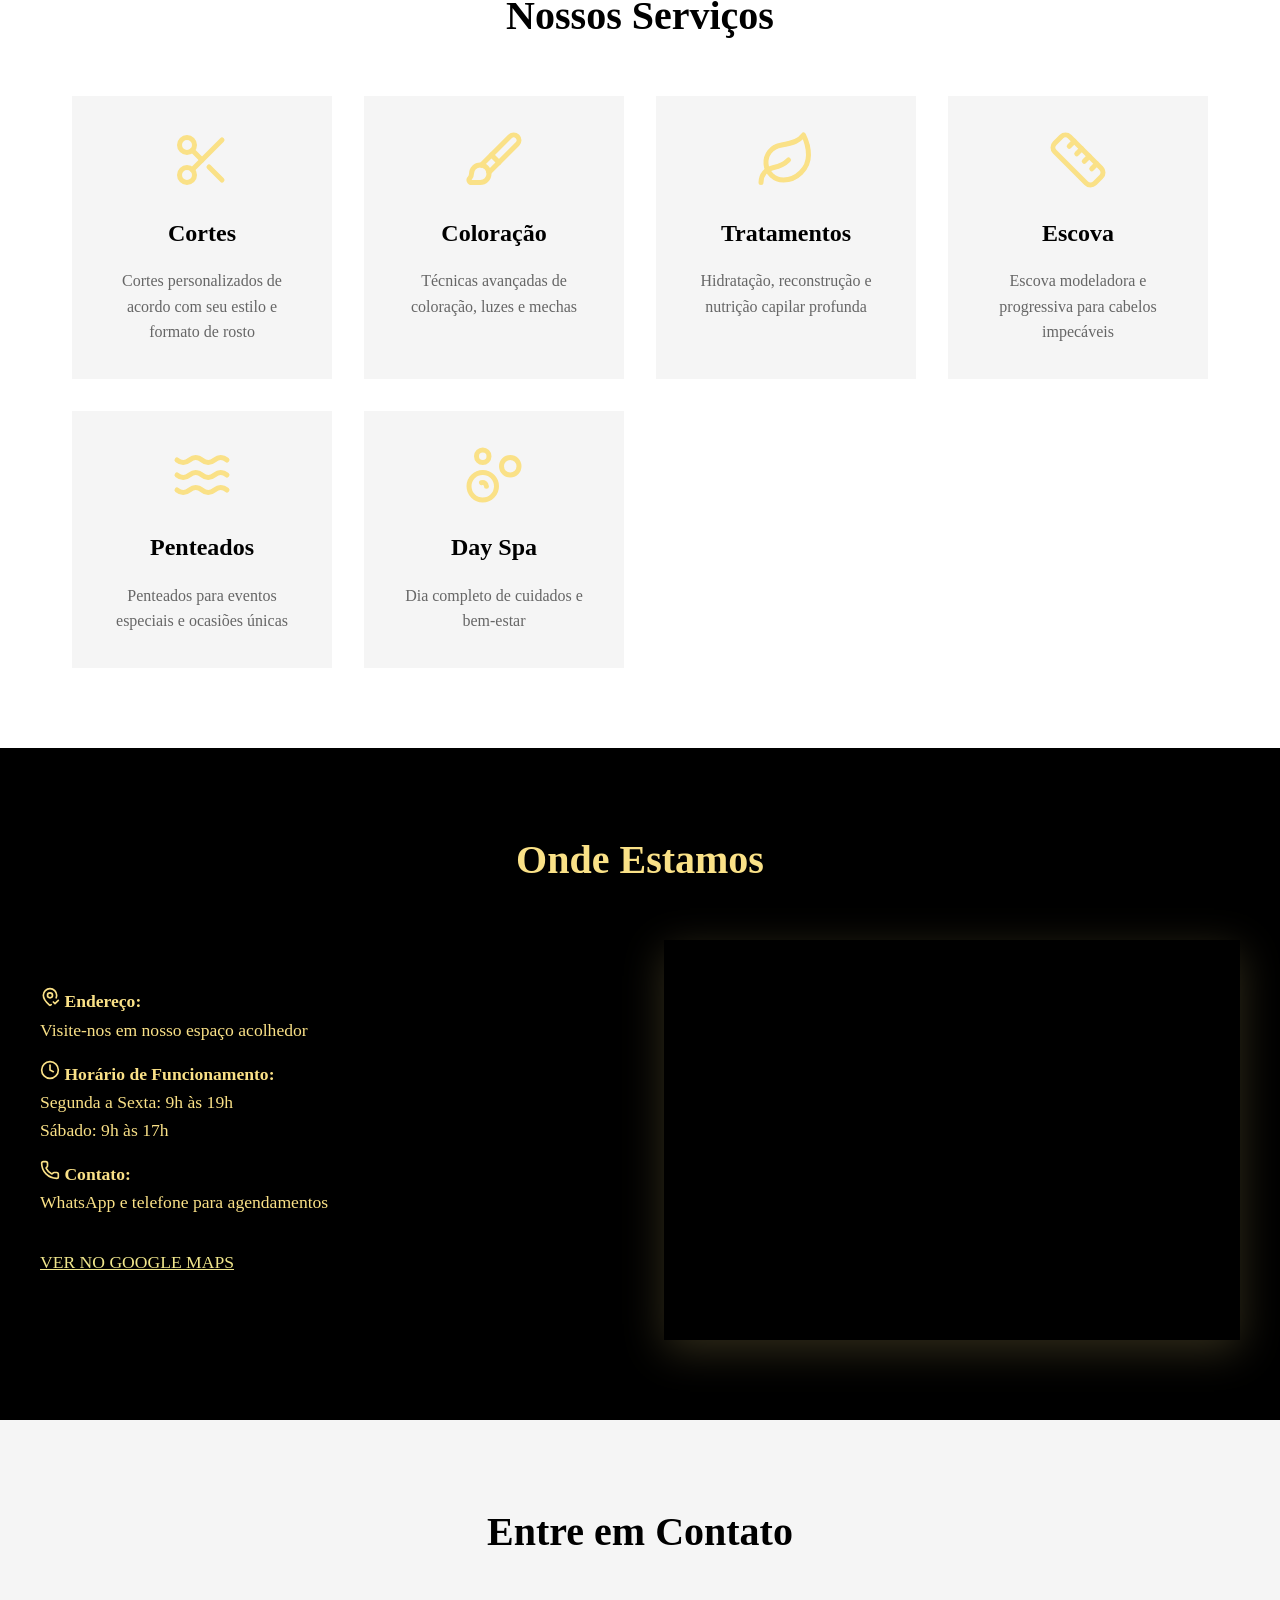
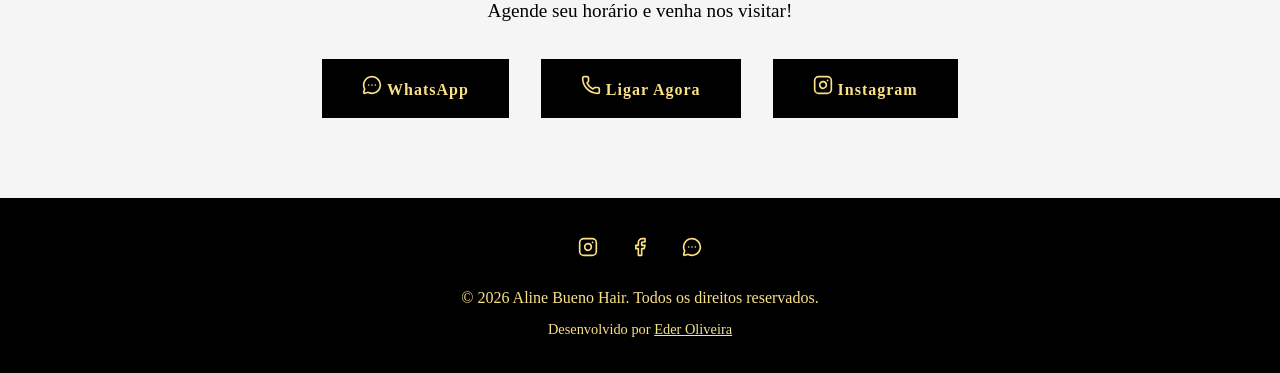
==== commit 35534313: "add acoes sociais page" ====
--- a/index.html
+++ b/index.html
@@ -15,7 +15,9 @@
     <header>
         <nav data-aos="fade-down">
             <div class="logo-container">
-                <img src="assets/navbar-logo.png" alt="Aline Bueno Logo" class="nav-logo-img">
+                <a href="index.html">
+                    <img src="assets/navbar-logo.png" alt="Aline Bueno Logo" class="nav-logo-img">
+                </a>
             </div>
             <ul class="nav-links">
                 <li><a href="#sobre">Sobre nós</a></li>
--- a/style/style.css
+++ b/style/style.css
@@ -601,35 +601,95 @@
     }
 }
 
-/* Barra Dourada e Letreiro (Marquee) */
-.golden-bar {
-    background-color: var(--gold);
-    height: 60px;
-    display: flex;
-    align-items: center;
+/* --- Social Actions Page --- */
+.social-header {
+    margin-top: 150px;
+    padding: 5rem 2rem;
+    text-align: center;
+    background-color: var(--black);
+    color: var(--gold);
+}
+
+.social-header h1 {
+    font-family: 'Playfair Display', serif;
+    font-size: 3.5rem;
+    margin-bottom: 2rem;
+}
+
+.social-header p {
+    font-size: 1.2rem;
+    max-width: 800px;
+    margin: 0 auto;
+    color: white;
+    line-height: 1.8;
+}
+
+.social-actions {
+    padding: 5rem 2rem;
+    max-width: 1200px;
+    margin: 0 auto;
+}
+
+.social-grid {
+    display: grid;
+    grid-template-columns: repeat(auto-fit, minmax(300px, 1fr));
+    gap: 2.5rem;
+}
+
+.social-card {
+    background: var(--light-gray);
+    text-align: center;
     overflow: hidden;
-    white-space: nowrap;
-}
-
-.marquee {
-    display: inline-block;
-    animation: marquee 20s linear infinite;
-}
-
-.marquee span {
-    font-family: 'Playfair Display', serif;
+    box-shadow: 0 4px 15px rgba(0, 0, 0, 0.1);
+    transition: transform 0.3s, box-shadow 0.3s;
+}
+
+.social-card:hover {
+    transform: translateY(-5px);
+    box-shadow: 0 10px 25px rgba(0, 0, 0, 0.2);
+}
+
+.social-photo-placeholder {
+    height: 250px;
+    background: #e0e0e0;
+    display: flex;
+    align-items: center;
+    justify-content: center;
+    color: #888;
+}
+
+.social-photo-placeholder svg {
+    margin-bottom: 10px;
+}
+
+.social-card-content {
+    padding: 1.5rem;
+}
+
+.social-card-content h3 {
+    margin-bottom: 1rem;
+    color: var(--black);
     font-size: 1.5rem;
-    color: var(--black);
-    padding-right: 50px;
-    font-weight: bold;
-}
-
-@keyframes marquee {
-    from {
-        transform: translateX(0);
-    }
-
-    to {
-        transform: translateX(-50%);
+}
+
+.social-card-content p {
+    color: #666;
+    font-size: 1rem;
+    line-height: 1.6;
+}
+
+/* Responsividade Ações Sociais Mobile */
+@media (max-width: 768px) {
+    .social-header {
+        margin-top: 150px;
+        padding: 3rem 1.5rem;
+    }
+
+    .social-header h1 {
+        font-size: 2.5rem;
+    }
+
+    .social-grid {
+        grid-template-columns: 1fr;
     }
 }
